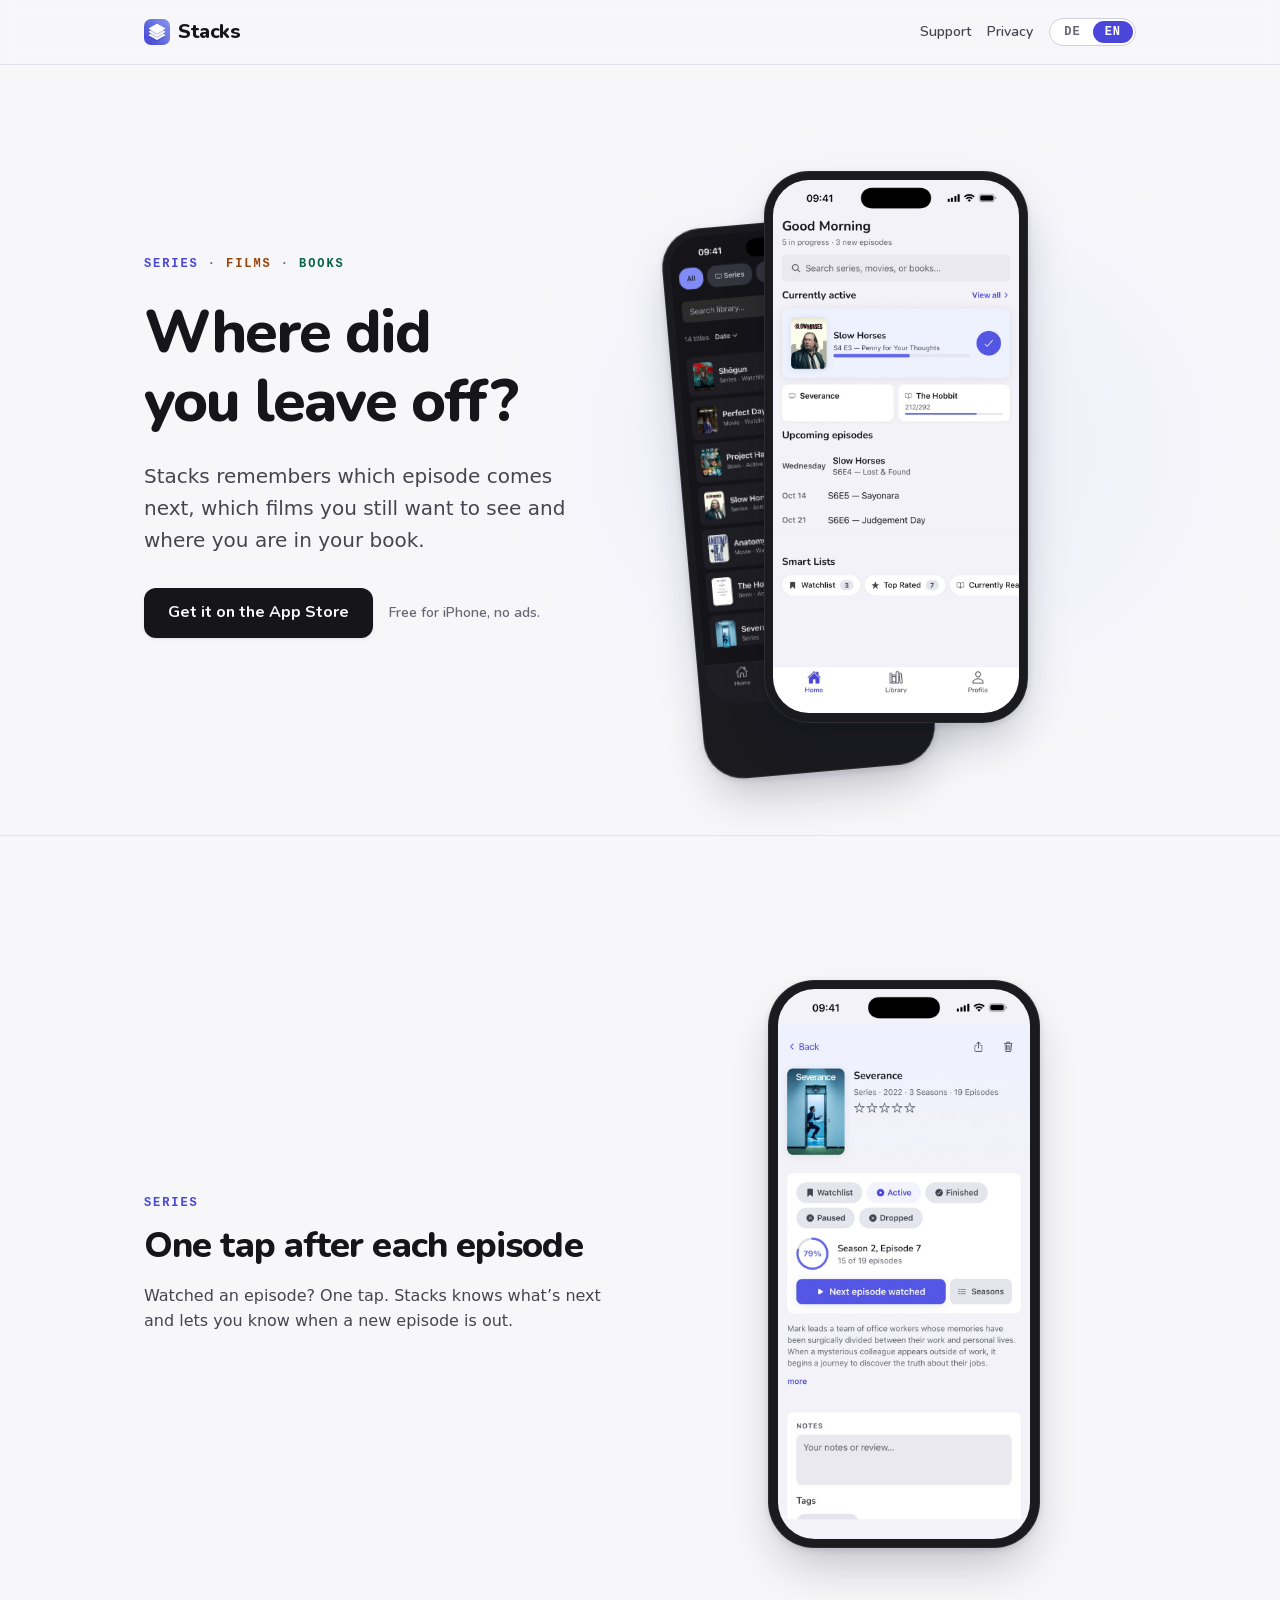
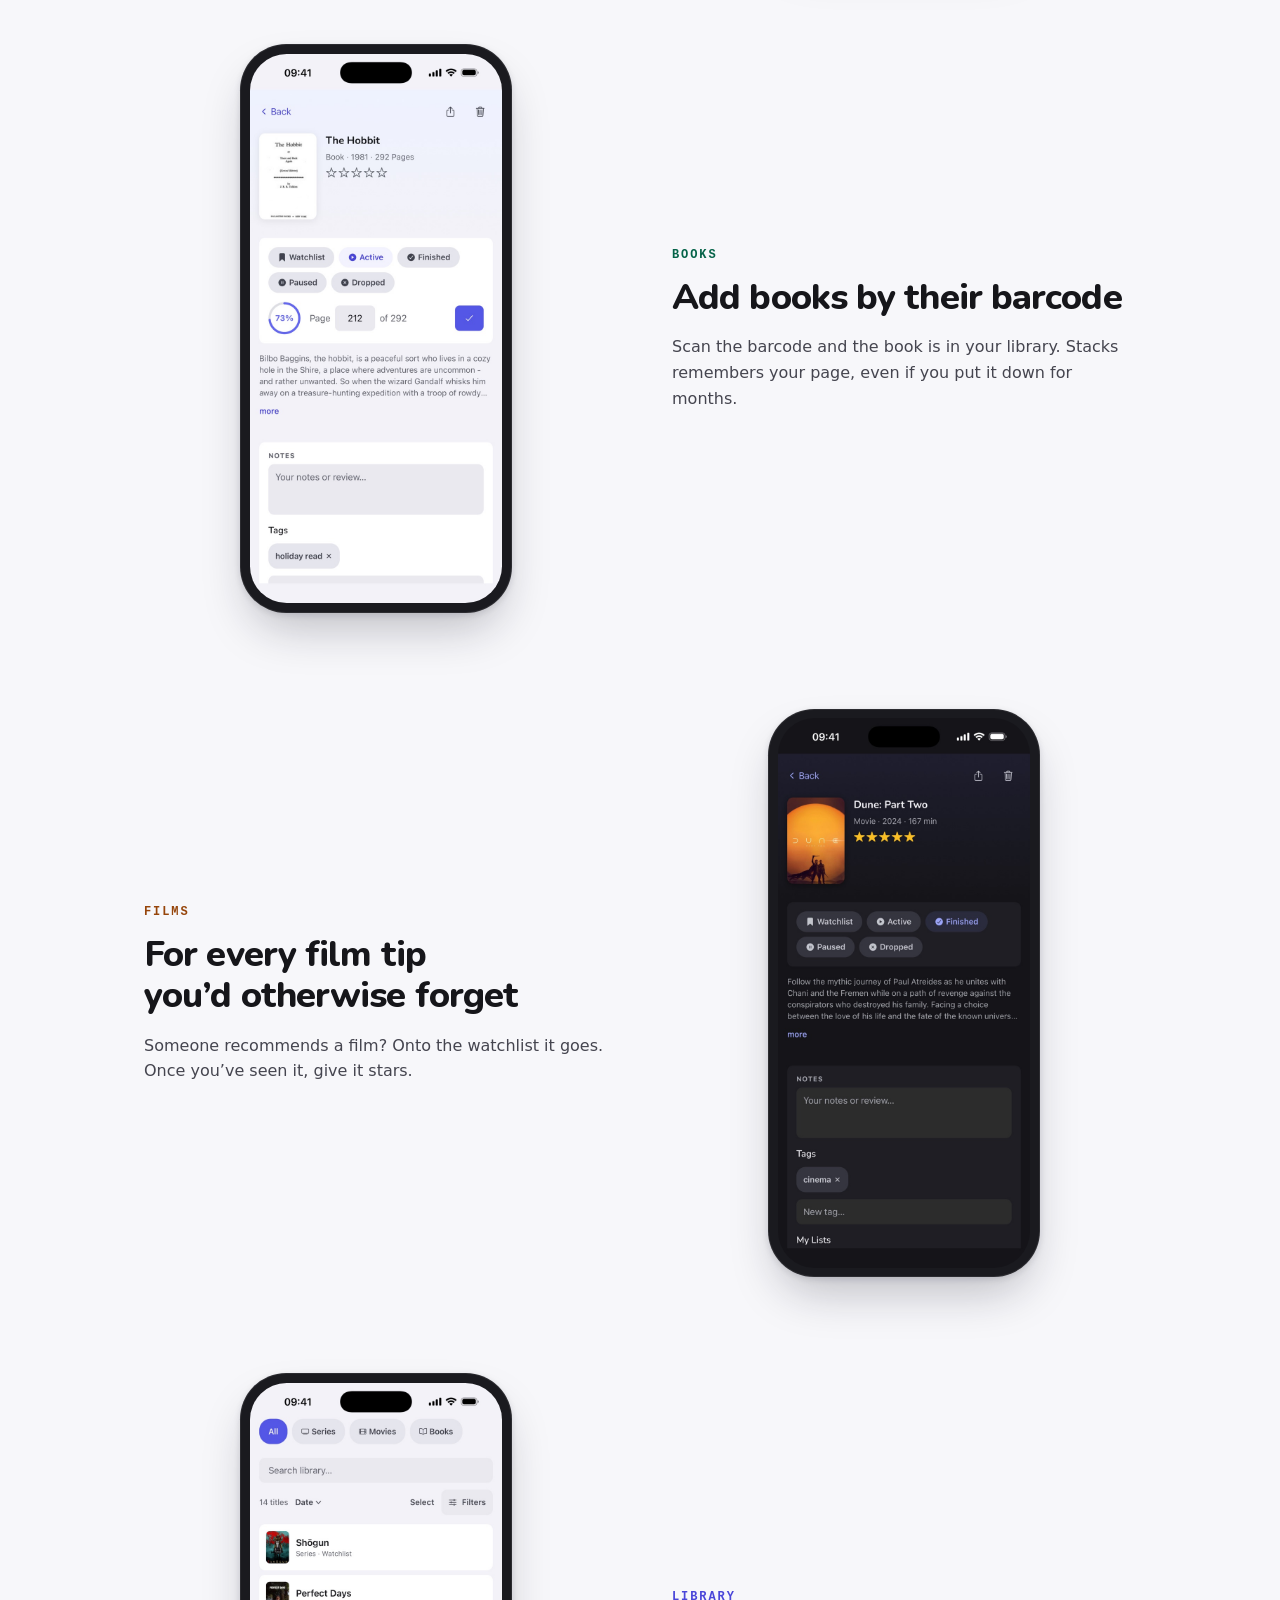
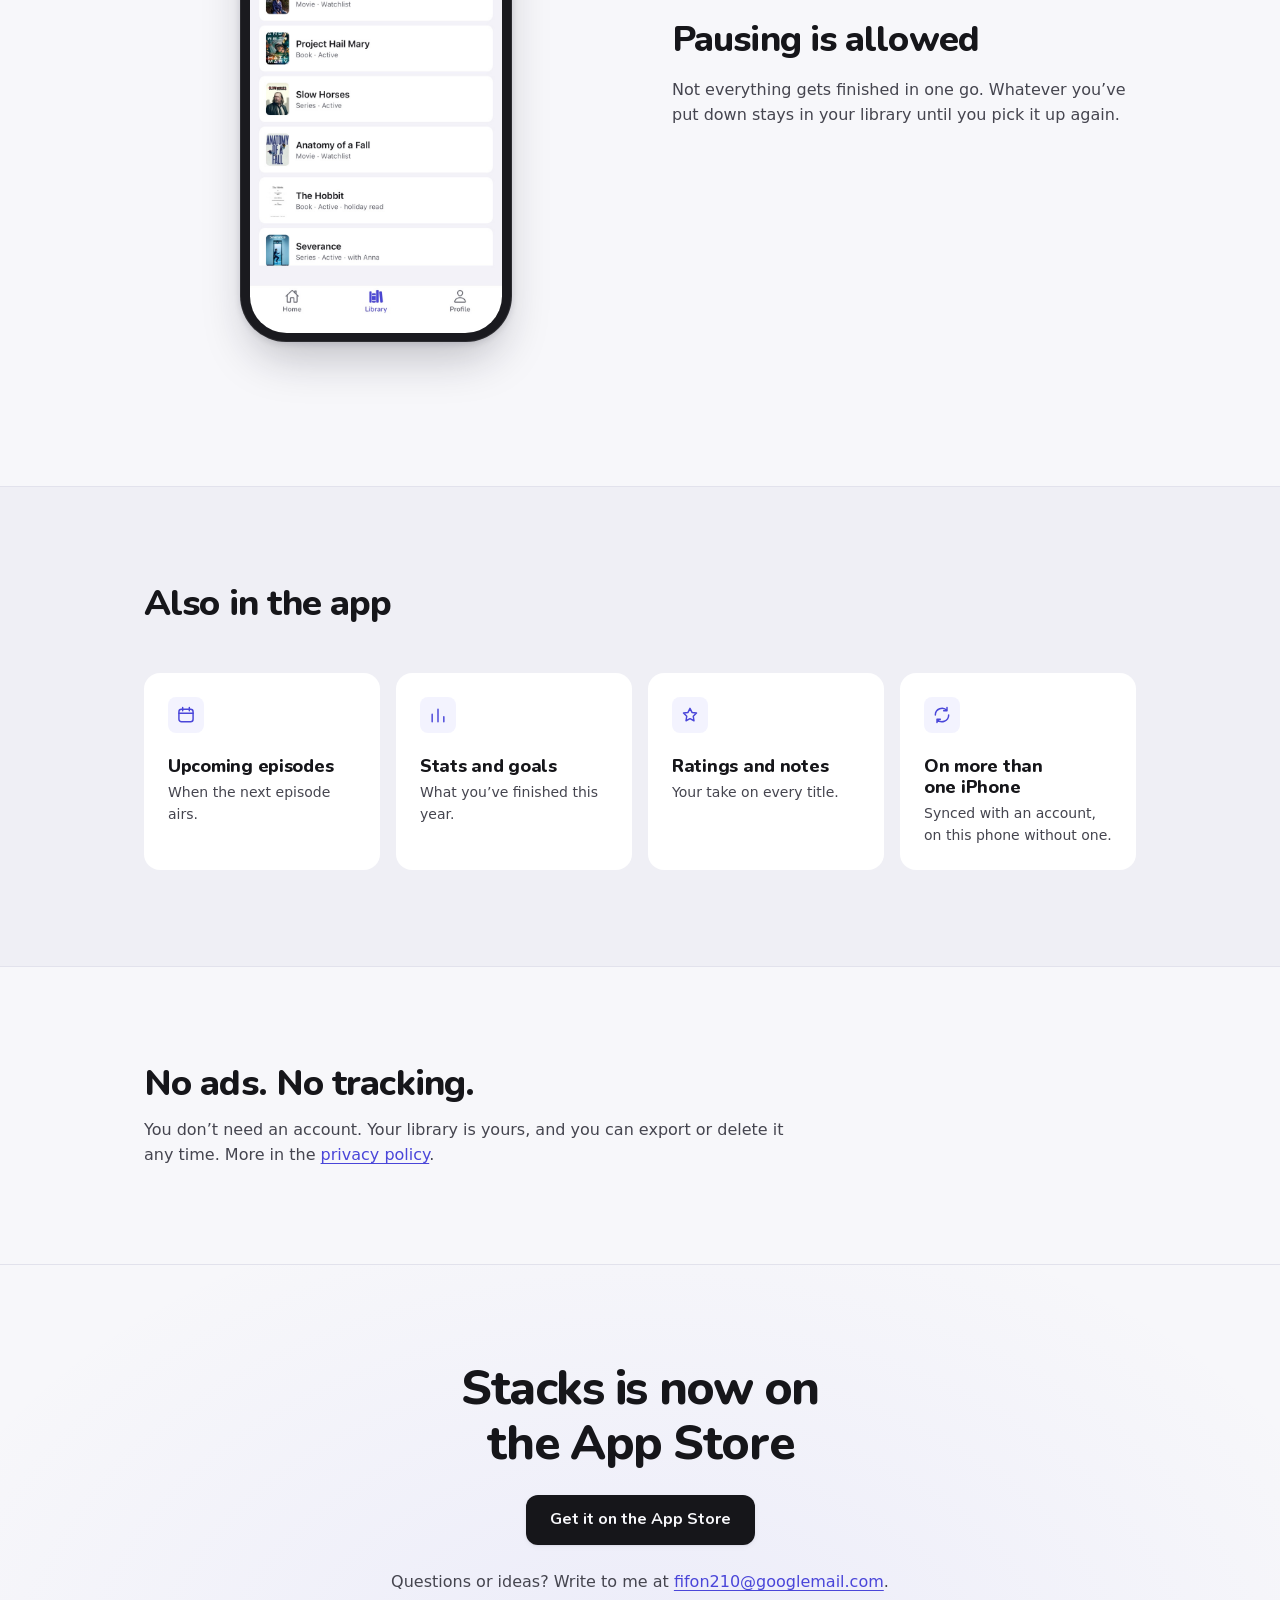
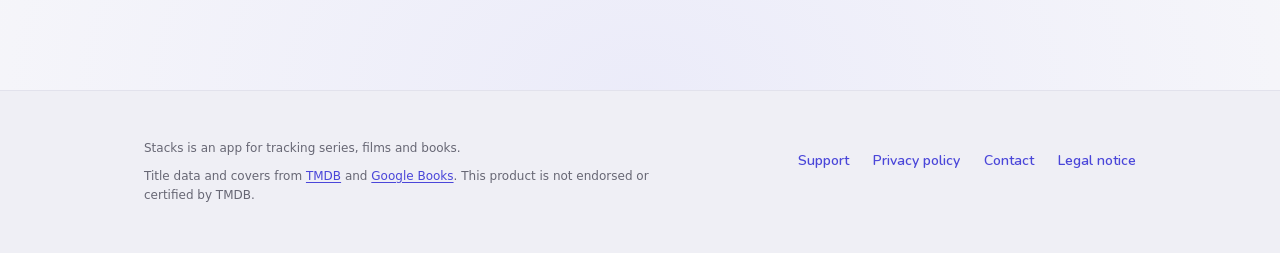
==== index.html @ 435141b3 "site: Refactoring UI, Krug and Laws of UX passes Mirrors stacks docs/site at 06c2fff (stacks PRs #44" ====
<!doctype html>
<html>
<head>
<meta charset="utf-8">
<meta name="viewport" content="width=device-width, initial-scale=1">
<title>Stacks — Serien, Filme und Bücher im Blick</title>
<meta name="description" content="Stacks merkt sich, welche Folge als Nächstes kommt, welche Filme du noch sehen willst und auf welcher Seite du im Buch bist. Kostenlos und ohne Werbung.">
<link rel="icon" href="assets/icon-180.png" type="image/png">
<link rel="apple-touch-icon" href="assets/icon-180.png">
<link rel="preload" href="assets/fonts/nunito-latin.woff2" as="font" type="font/woff2" crossorigin>
<link rel="stylesheet" href="assets/stacks.css">
<script src="assets/site.js"></script>
<script>
  /* Hero-Screenshots nur in der Sprache vorladen, die site.js gerade gesetzt hat — die
     Bilder selbst sind lazy, damit die ausgeblendete Sprache gar nicht lädt (228 KB). */
  ['home', 'library-dark'].forEach(function (name) {
    var link = document.createElement('link');
    link.rel = 'preload'; link.as = 'image';
    link.href = 'assets/shots/' + name + (document.documentElement.lang === 'en' ? '-en' : '') + '.jpg';
    document.head.appendChild(link);
  });
</script>
</head>
<body>

<a class="skip-link" href="#main">
  <span class="l" lang="de">Zum Inhalt springen</span>
  <span class="l" lang="en">Skip to content</span>
</a>

<header class="masthead">
  <div class="shell masthead__inner">
    <a class="wordmark" href="./">
      <img src="assets/icon-180.png" width="26" height="26" alt="">
      Stacks
    </a>
    <nav class="masthead__links">
      <a href="support/"><span class="l" lang="de">Support</span><span class="l" lang="en">Support</span></a>
      <a href="privacy-policy/"><span class="l" lang="de">Datenschutz</span><span class="l" lang="en">Privacy</span></a>
    </nav>
    <div class="langswitch">
      <span class="visually-hidden" id="lang-label">Sprache / Language</span>
      <button type="button" data-set-lang="de" aria-pressed="false" aria-describedby="lang-label">DE</button>
      <button type="button" data-set-lang="en" aria-pressed="false" aria-describedby="lang-label">EN</button>
    </div>
  </div>
</header>

<main id="main">

  <section class="hero">
    <div class="shell hero__inner">
      <div class="hero__copy">
        <p class="eyebrow">
          <span class="l" lang="de"><span class="is-series">Serien</span> · <span class="is-film">Filme</span> · <span class="is-book">Bücher</span></span>
          <span class="l" lang="en"><span class="is-series">Series</span> · <span class="is-film">Films</span> · <span class="is-book">Books</span></span>
        </p>

        <h1>
          <span class="l" lang="de">Wo warst du noch mal stehen geblieben?</span>
          <span class="l" lang="en">Where did you leave off?</span>
        </h1>

        <p class="hero__lede">
          <span class="l" lang="de">Stacks merkt sich, welche Folge als Nächstes kommt, welche Filme du noch sehen willst und wo du im Buch bist.</span>
          <span class="l" lang="en">Stacks remembers which episode comes next, which films you still want to see and where you are in your book.</span>
        </p>

        <div class="cta">
          <a class="badge l" lang="de" href="https://apps.apple.com/de/app/stacks-mediatracker/id6795250381">Im App Store laden</a>
          <a class="badge l" lang="en" href="https://apps.apple.com/us/app/stacks-mediatracker/id6795250381">Get it on the App Store</a>
          <p class="cta__note">
            <span class="l" lang="de">Kostenlos fürs iPhone, ohne Werbung.</span>
            <span class="l" lang="en">Free for iPhone, no ads.</span>
          </p>
        </div>
      </div>

      <!-- lazy + Preload im <head>: siehe dort. -->
      <div class="hero__phones">
        <figure class="phone phone--back">
          <img class="l" lang="de" src="assets/shots/library-dark.jpg" width="718" height="1560" alt="" loading="lazy">
          <img class="l" lang="en" src="assets/shots/library-dark-en.jpg" width="718" height="1560" alt="" loading="lazy">
        </figure>
        <figure class="phone phone--front">
          <img class="l" lang="de" src="assets/shots/home.jpg" width="718" height="1560" loading="lazy"
               alt="Startbildschirm von Stacks: die aktive Serie mit Fortschrittsbalken und Button für die nächste Folge, darunter ein Buch mit Seitenstand und die kommenden Folgen.">
          <img class="l" lang="en" src="assets/shots/home-en.jpg" width="718" height="1560" loading="lazy"
               alt="The Stacks home screen: the active series with a progress bar and a button for the next episode, below it a book with its page count and the upcoming episodes.">
        </figure>
      </div>
    </div>
  </section>

  <section class="band">
    <div class="shell">

      <article class="showcase showcase--series">
        <div class="showcase__text">
          <p class="kicker"><span class="l" lang="de">Serien</span><span class="l" lang="en">Series</span></p>
          <h2>
            <span class="l" lang="de">Ein Tipp nach jeder Folge</span>
            <span class="l" lang="en">One tap after each episode</span>
          </h2>
          <p>
            <span class="l" lang="de">Folge gesehen, kurz tippen, fertig. Stacks weiß, wie es weitergeht, und sagt dir Bescheid, wenn eine neue Folge da ist.</span>
            <span class="l" lang="en">Watched an episode? One tap. Stacks knows what’s next and lets you know when a new episode is out.</span>
          </p>
        </div>
        <figure class="phone">
          <img class="l" lang="de" src="assets/shots/series.jpg" width="718" height="1560" loading="lazy"
               alt="Detailansicht der Serie Severance: Status Aktiv, 79 Prozent gesehen, Staffel 2 Folge 7 als Nächstes.">
          <img class="l" lang="en" src="assets/shots/series-en.jpg" width="718" height="1560" loading="lazy"
               alt="Detail view of the series Severance: status Active, 79 percent watched, season 2 episode 7 up next.">
        </figure>
      </article>

      <article class="showcase showcase--book">
        <div class="showcase__text">
          <p class="kicker"><span class="l" lang="de">Bücher</span><span class="l" lang="en">Books</span></p>
          <h2>
            <span class="l" lang="de">Bücher per Barcode hinzufügen</span>
            <span class="l" lang="en">Add books by their barcode</span>
          </h2>
          <p>
            <span class="l" lang="de">Barcode scannen, und das Buch ist in deiner Sammlung. Stacks merkt sich deine Seite, auch wenn du monatelang nicht weiterliest.</span>
            <span class="l" lang="en">Scan the barcode and the book is in your library. Stacks remembers your page, even if you put it down for months.</span>
          </p>
        </div>
        <figure class="phone">
          <img class="l" lang="de" src="assets/shots/book.jpg" width="718" height="1560" loading="lazy"
               alt="Detailansicht des Buchs Der Hobbit: Seite 212 von 462, 46 Prozent gelesen.">
          <img class="l" lang="en" src="assets/shots/book-en.jpg" width="718" height="1560" loading="lazy"
               alt="Detail view of the book The Hobbit: page 212 of 292, 73 percent read.">
        </figure>
      </article>

      <article class="showcase showcase--film">
        <div class="showcase__text">
          <p class="kicker"><span class="l" lang="de">Filme</span><span class="l" lang="en">Films</span></p>
          <h2>
            <span class="l" lang="de">Für jeden Filmtipp, den du sonst vergisst</span>
            <span class="l" lang="en">For every film tip you’d otherwise forget</span>
          </h2>
          <p>
            <span class="l" lang="de">Jemand empfiehlt dir einen Film? Ab auf die Merkliste. Wenn du ihn gesehen hast, gibst du ihm Sterne.</span>
            <span class="l" lang="en">Someone recommends a film? Onto the watchlist it goes. Once you’ve seen it, give it stars.</span>
          </p>
        </div>
        <figure class="phone">
          <img class="l" lang="de" src="assets/shots/movie-dark.jpg" width="718" height="1560" loading="lazy"
               alt="Detailansicht des Films Dune: Part Two im Dark Mode, mit fünf Sternen bewertet und als Fertig markiert.">
          <img class="l" lang="en" src="assets/shots/movie-dark-en.jpg" width="718" height="1560" loading="lazy"
               alt="Detail view of the film Dune: Part Two in dark mode, rated five stars and marked as finished.">
        </figure>
      </article>

      <article class="showcase">
        <div class="showcase__text">
          <p class="kicker"><span class="l" lang="de">Sammlung</span><span class="l" lang="en">Library</span></p>
          <h2>
            <span class="l" lang="de">Pausieren ist erlaubt</span>
            <span class="l" lang="en">Pausing is allowed</span>
          </h2>
          <p>
            <span class="l" lang="de">Nicht alles schaut man am Stück. Was gerade ruht, bleibt in deiner Sammlung und wartet, bis du weitermachst.</span>
            <span class="l" lang="en">Not everything gets finished in one go. Whatever you’ve put down stays in your library until you pick it up again.</span>
          </p>
        </div>
        <figure class="phone">
          <img class="l" lang="de" src="assets/shots/library.jpg" width="718" height="1560" loading="lazy"
               alt="Die Sammlung mit 14 Titeln, filterbar nach Serien, Filmen und Büchern, jeder Eintrag mit Cover, Typ und Status.">
          <img class="l" lang="en" src="assets/shots/library-en.jpg" width="718" height="1560" loading="lazy"
               alt="The library with 14 titles, filterable by series, films and books, each entry with cover, type and status.">
        </figure>
      </article>

    </div>
  </section>

  <section class="band band--sunken">
    <div class="shell">
      <div class="band__head">
        <h2>
          <span class="l" lang="de">Außerdem in der App</span>
          <span class="l" lang="en">Also in the app</span>
        </h2>
      </div>

      <ul class="tiles">
        <li class="tile">
          <svg viewBox="0 0 24 24" aria-hidden="true"><rect x="3.5" y="5" width="17" height="15" rx="3"/><path d="M3.5 10h17M8 3v4M16 3v4"/></svg>
          <h3><span class="l" lang="de">Kommende Folgen</span><span class="l" lang="en">Upcoming episodes</span></h3>
          <p><span class="l" lang="de">Wann die nächste Folge kommt.</span><span class="l" lang="en">When the next episode airs.</span></p>
        </li>
        <li class="tile">
          <svg viewBox="0 0 24 24" aria-hidden="true"><path d="M5 20V11M12 20V5M19 20v-6"/></svg>
          <h3><span class="l" lang="de">Statistiken und Ziele</span><span class="l" lang="en">Stats and goals</span></h3>
          <p><span class="l" lang="de">Was du dieses Jahr geschafft hast.</span><span class="l" lang="en">What you’ve finished this year.</span></p>
        </li>
        <li class="tile">
          <svg viewBox="0 0 24 24" aria-hidden="true"><path d="M12 4l2.4 4.9 5.4.8-3.9 3.8.9 5.4L12 16.4l-4.8 2.5.9-5.4-3.9-3.8 5.4-.8z"/></svg>
          <h3><span class="l" lang="de">Bewertungen und Notizen</span><span class="l" lang="en">Ratings and notes</span></h3>
          <p><span class="l" lang="de">Deine Meinung zu jedem Titel.</span><span class="l" lang="en">Your take on every title.</span></p>
        </li>
        <li class="tile">
          <svg viewBox="0 0 24 24" aria-hidden="true"><path d="M20 12a8 8 0 0 1-14 5.3M4 12a8 8 0 0 1 14-5.3M18 3v4h-4M6 21v-4h4"/></svg>
          <h3><span class="l" lang="de">Auf mehreren iPhones</span><span class="l" lang="en">On more than one iPhone</span></h3>
          <p><span class="l" lang="de">Mit Konto überall gleich, ohne Konto nur auf diesem.</span><span class="l" lang="en">Synced with an account, on this phone without one.</span></p>
        </li>
      </ul>
    </div>
  </section>

  <section class="band">
    <div class="shell trust">
      <h2>
        <span class="l" lang="de">Ohne Werbung. Ohne Tracking.</span>
        <span class="l" lang="en">No ads. No tracking.</span>
      </h2>
      <p>
        <span class="l" lang="de">Ein Konto brauchst du nicht. Deine Sammlung gehört dir, und du kannst sie jederzeit exportieren oder löschen. Mehr dazu in der <a href="privacy-policy/">Datenschutzerklärung</a>.</span>
        <span class="l" lang="en">You don’t need an account. Your library is yours, and you can export or delete it any time. More in the <a href="privacy-policy/">privacy policy</a>.</span>
      </p>
    </div>
  </section>

  <section class="closer">
    <div class="shell closer__inner">
      <h2>
        <span class="l" lang="de">Stacks gibt es jetzt im App Store</span>
        <span class="l" lang="en">Stacks is now on the App Store</span>
      </h2>
      <a class="badge l" lang="de" href="https://apps.apple.com/de/app/stacks-mediatracker/id6795250381">Im App Store laden</a>
      <a class="badge l" lang="en" href="https://apps.apple.com/us/app/stacks-mediatracker/id6795250381">Get it on the App Store</a>
      <p class="closer__note">
        <span class="l" lang="de">Fragen oder Wünsche? Schreib mir an <a href="mailto:fifon210@googlemail.com">fifon210@googlemail.com</a>.</span>
        <span class="l" lang="en">Questions or ideas? Write to me at <a href="mailto:fifon210@googlemail.com">fifon210@googlemail.com</a>.</span>
      </p>
    </div>
  </section>

</main>

<footer class="colophon">
  <div class="shell colophon__inner">
    <div>
      <small>
        <span class="l" lang="de">Stacks ist eine App zum Verfolgen von Serien, Filmen und Büchern.</span>
        <span class="l" lang="en">Stacks is an app for tracking series, films and books.</span>
      </small>
      <small>
        <span class="l" lang="de">Titeldaten und Cover von <a href="https://www.themoviedb.org">TMDB</a> und <a href="https://books.google.com">Google Books</a>. Dieses Produkt wird von TMDB weder unterstützt noch zertifiziert.</span>
        <span class="l" lang="en">Title data and covers from <a href="https://www.themoviedb.org">TMDB</a> and <a href="https://books.google.com">Google Books</a>. This product is not endorsed or certified by TMDB.</span>
      </small>
    </div>
    <nav>
      <a href="support/"><span class="l" lang="de">Support</span><span class="l" lang="en">Support</span></a>
      <a href="privacy-policy/"><span class="l" lang="de">Datenschutz</span><span class="l" lang="en">Privacy policy</span></a>
      <a href="mailto:fifon210@googlemail.com"><span class="l" lang="de">Kontakt</span><span class="l" lang="en">Contact</span></a>
      <a href="privacy-policy/#impressum"><span class="l" lang="de">Impressum</span><span class="l" lang="en">Legal notice</span></a>
    </nav>
  </div>
</footer>

</body>
</html>
---- assets/stacks.css ----
/* Stacks — gemeinsames Stylesheet für Landing Page, Support und Datenschutz.
   Farben und Abstände folgen den App-Tokens aus src/theme/. Schriftgrößen nur aus
   12 14 16 18 20 24 30 36 48 60 px, Abstände nur aus 4 8 12 16 24 32 48 64 96 px
   (Refactoring UI) — Zwischenwerte nur als Endpunkte von clamp(). */

/* Selbst gehostet statt von Google Fonts geladen: ein Abruf bei Google überträgt
   die IP-Adresse ohne Einwilligung (LG München I, 3 O 17493/20). Eine variable
   Datei deckt 600–800 ab. */
@font-face {
  font-family: "Nunito";
  font-style: normal;
  font-weight: 600 800;
  font-display: swap;
  src: url("fonts/nunito-latin.woff2") format("woff2");
}

:root {
  color-scheme: light dark;

  /* Flächen */
  --paper: #F7F7FA;
  --paper-raised: #FFFFFF;
  --paper-sunken: #EFEFF5;
  --rule: #E2E2EC;
  --rule-strong: #CFCFDD;

  /* Text */
  --ink: #16161A;
  --ink-soft: #45454F;
  /* #6E6E7B hatte auf --paper-sunken nur 4,39:1 (Fußzeile, 12px) — jetzt 4,86:1. */
  --ink-faint: #676774;

  /* Akzent */
  --indigo: #6366F1;
  --indigo-deep: #4A46D9;
  --indigo-wash: rgba(99, 102, 241, 0.08);
  --on-indigo: #FFFFFF;
  --visited: #7E3AA8;

  /* Medientypen — Grafik */
  --series: #5457E5;
  --film: #B45309;
  --book: #067A55;
  /* Medientypen — Text (kontraststark genug für kleine Schrift) */
  --series-ink: #4A46D9;
  --film-ink: #96450A;
  --book-ink: #056348;

  --shadow-low: 0 1px 2px rgba(22, 22, 40, 0.06), 0 2px 6px rgba(22, 22, 40, 0.04);
  --shadow-mid: 0 2px 4px rgba(22, 22, 40, 0.06), 0 10px 24px rgba(22, 22, 40, 0.08);

  --display: "Nunito", ui-rounded, "Segoe UI", system-ui, sans-serif;
  --body: -apple-system, BlinkMacSystemFont, "Segoe UI", Roboto, system-ui, sans-serif;
  --mono: ui-monospace, SFMono-Regular, "SF Mono", Menlo, Consolas, monospace;

  --measure: 34rem;
  --wide: 68rem;
  --gutter: clamp(1.25rem, 5vw, 3rem);
}

@media (prefers-color-scheme: dark) {
  :root {
    --paper: #131317;
    --paper-raised: #1C1C22;
    --paper-sunken: #0E0E11;
    --rule: #2E2E38;
    --rule-strong: #3E3E4A;

    --ink: #F0F0F4;
    --ink-soft: #BEBEC9;
    --ink-faint: #8E8E9C;

    --indigo: #818CF8;
    --indigo-deep: #9BA5FA;
    --indigo-wash: rgba(129, 140, 248, 0.12);
    --on-indigo: #16161A;
    --visited: #D3A6F5;

    --series: #818CF8;
    --film: #FBBF24;
    --book: #34D399;
    --series-ink: #9BA5FA;
    --film-ink: #FBBF24;
    --book-ink: #34D399;

    --shadow-low: 0 1px 2px rgba(0, 0, 0, 0.4);
    --shadow-mid: 0 2px 4px rgba(0, 0, 0, 0.35), 0 10px 24px rgba(0, 0, 0, 0.45);
  }
}

*, *::before, *::after { box-sizing: border-box; }

html { -webkit-text-size-adjust: 100%; }

body {
  margin: 0;
  background: var(--paper);
  color: var(--ink);
  font-family: var(--body);
  font-size: 1rem;
  line-height: 1.6;
  -webkit-font-smoothing: antialiased;
}

h1, h2, h3, h4 {
  font-family: var(--display);
  font-weight: 800;
  line-height: 1.15;
  letter-spacing: -0.015em;
  margin: 0;
  text-wrap: balance;
}

a { color: var(--indigo-deep); text-decoration-thickness: 1px; text-underline-offset: 0.18em; }
a:hover { color: var(--indigo); }

:focus-visible {
  outline: 2px solid var(--indigo);
  outline-offset: 3px;
  border-radius: 4px;
}

.visually-hidden {
  position: absolute; width: 1px; height: 1px;
  margin: -1px; padding: 0; border: 0;
  clip-path: inset(50%); overflow: hidden; white-space: nowrap;
}

.skip-link {
  position: absolute; left: var(--gutter); top: 0.5rem;
  transform: translateY(-200%);
  background: var(--paper-raised); color: var(--ink);
  padding: 0.5rem 0.75rem; border-radius: 8px;
  box-shadow: var(--shadow-mid); z-index: 20;
  font-family: var(--display); font-weight: 700; font-size: 0.875rem;
  text-decoration: none;
}
.skip-link:focus-visible { transform: translateY(0); }

.shell {
  width: min(var(--wide), 100%);
  margin-inline: auto;
  padding-inline: var(--gutter);
}
.shell--prose { width: min(46rem, 100%); }

/* ── Kopfzeile ─────────────────────────────────────────── */

.masthead {
  position: sticky; top: 0; z-index: 10;
  background: color-mix(in srgb, var(--paper) 88%, transparent);
  backdrop-filter: saturate(1.4) blur(10px);
  border-bottom: 1px solid var(--rule);
}
.masthead__inner {
  display: flex; align-items: center; gap: 1rem;
  min-height: 4rem;
  flex-wrap: wrap;
}
/* Fitts: Tippziele mindestens 44 px hoch (vorher 19–32 px). Nur die Höhe wächst —
   in der Breite ist die Kopfzeile bei 390px schon voll. */
.wordmark, .masthead__links a, .colophon nav a, .jump a, .contact .mail {
  display: inline-flex; align-items: center; min-height: 2.75rem;
}
.wordmark {
  gap: 0.5rem;
  font-family: var(--display); font-weight: 800; font-size: 1.25rem;
  letter-spacing: -0.02em; color: var(--ink); text-decoration: none;
  margin-right: auto;
}
.wordmark img { display: block; border-radius: 7px; }

.masthead__links { display: flex; align-items: center; gap: 1rem; }
.masthead__links a {
  font-family: var(--display); font-weight: 600; font-size: 0.875rem;
  color: var(--ink-soft); text-decoration: none;
}
.masthead__links a:hover { color: var(--ink); }
/* Krug: "you are here" darf nicht subtil sein — Farbe allein unterscheidet sich zu wenig vom Nachbarlink. */
.masthead__links a[aria-current="page"] {
  color: var(--ink);
  text-decoration: underline 2px var(--indigo);
  text-underline-offset: 0.45em;
}
/* Auf 390px-Displays passt die Zeile nur mit engeren Abständen — sonst rutscht der Sprachumschalter in eine eigene Zeile. */
@media (max-width: 26rem) {
  .masthead__inner, .masthead__links { gap: 0.75rem; }
}

/* Sprachumschalter */
.langswitch {
  display: inline-flex; align-items: center;
  border: 1px solid var(--rule-strong); border-radius: 999px;
  padding: 2px; background: var(--paper-raised);
}
.langswitch button {
  position: relative;
  appearance: none; border: 0; background: transparent; cursor: pointer;
  font-family: var(--mono); font-size: 0.75rem; font-weight: 600;
  letter-spacing: 0.08em; text-transform: uppercase;
  color: var(--ink-faint); padding: 0.25rem 0.75rem; border-radius: 999px;
  transition: background 140ms ease, color 140ms ease;
}
.langswitch button:hover { color: var(--ink); }
/* Unsichtbar vergrößerte Trefferfläche auf 44px Höhe, ohne die Pille aufzublähen. */
.langswitch button::after { content: ""; position: absolute; inset: -0.6875rem 0; }
/* --indigo-deep: Weiß auf --indigo kam nur auf 4,47:1. */
.langswitch button[aria-pressed="true"] { background: var(--indigo-deep); color: var(--on-indigo); }
/* Ohne JavaScript sagt "beide gedrückt" nichts aus — dann lieber neutral. */
html:not([data-lang]) .langswitch { display: none; }

/* Sprachsteuerung. Jede uebersetzte Einheit traegt .l und ein lang-Attribut.
   Ohne JavaScript fehlt data-lang und beide Fassungen stehen untereinander. */
.l { display: block; }
html[data-lang="de"] .l[lang="en"] { display: none; }
html[data-lang="en"] .l[lang="de"] { display: none; }

/* Ausnahme fuer die Screenshots: ohne data-lang stehen zwei Bilder
   uebereinander im selben Telefonrahmen, der dadurch doppelt so hoch wird
   (gemessen 569 -> 1120 px). Beim Text ist das Untereinander gewollt, im
   Rahmen sieht es kaputt aus — dort bleibt ohne JavaScript die deutsche
   Fassung stehen. */
html:not([data-lang]) .phone img[lang="en"] { display: none; }

/* ── Hero ──────────────────────────────────────────────── */

.hero { padding-block: clamp(2rem, 7vw, 6rem) clamp(3rem, 8vw, 6rem); overflow: hidden; }
.hero__inner {
  display: grid; gap: clamp(2rem, 6vw, 4rem);
  grid-template-columns: 1fr;
  align-items: center;
}
@media (min-width: 62rem) {
  .hero__inner { grid-template-columns: minmax(0, 1fr) minmax(0, 30rem); }
}

.eyebrow {
  font-family: var(--mono); font-size: 0.75rem; font-weight: 600;
  letter-spacing: 0.16em; text-transform: uppercase;
  color: var(--ink-faint);
  margin: 0 0 1.5rem;
}
.eyebrow .is-series { color: var(--series-ink); }
.eyebrow .is-film { color: var(--film-ink); }
.eyebrow .is-book { color: var(--book-ink); }
.eyebrow .l { display: inline; }

.hero h1 {
  font-size: clamp(2.25rem, 6.5vw, 3.75rem);
  letter-spacing: -0.03em;
  margin-bottom: 1.5rem;
}
.hero__lede {
  font-size: clamp(1.125rem, 2.2vw, 1.25rem);
  color: var(--ink-soft);
  max-width: var(--measure);
  margin: 0 0 2rem;
}

.cta { display: flex; align-items: center; gap: 1rem; flex-wrap: wrap; }
.badge {
  display: inline-flex; align-items: center; gap: 0.5rem;
  background: var(--ink); color: var(--paper);
  font-family: var(--display); font-weight: 700; font-size: 1rem;
  padding: 0.75rem 1.5rem; border-radius: 12px;
  box-shadow: var(--shadow-low);
}
/* a:hover would otherwise recolour the pill in the link indigo. */
a.badge, a.badge:hover { color: var(--paper); text-decoration: none; }
.badge.l { display: inline-flex; }
/* Ohne JavaScript nur der deutsche Link, wie bei den Screenshots. */
html:not([data-lang]) .badge[lang="en"] { display: none; }
a.badge:hover { opacity: 0.88; }
.cta__note {
  font-family: var(--display); font-weight: 600; font-size: 0.875rem;
  color: var(--ink-faint); margin: 0;
}

/* ── Abschnitte ────────────────────────────────────────── */

.band { padding-block: clamp(3rem, 8vw, 6rem); border-top: 1px solid var(--rule); }
.band--sunken { background: var(--paper-sunken); }

.band__head { max-width: var(--measure); margin-bottom: clamp(2rem, 4vw, 3rem); }
.band__head h2 {
  font-size: clamp(1.5rem, 4vw, 2.25rem);
  letter-spacing: -0.025em;
  margin-bottom: 0.75rem;
}
.band__head p { color: var(--ink-soft); margin: 0; }

/* ── Telefone ──────────────────────────────────────────── */

/* Die Screenshots bringen Statusleiste und Dynamic Island selbst mit; der
   Rahmen ist nur das Gehäuse. Die Bilder sind 718 × 1560 (iPhone 17 Pro Max, verkleinert). */
.phone {
  --w: 17rem;
  width: var(--w);
  max-width: 100%;
  margin: 0;
  padding: calc(var(--w) * 0.035);
  border-radius: calc(var(--w) * 0.17);
  background: #1A1A1F;
  box-shadow:
    inset 0 0 0 1px rgba(255, 255, 255, 0.08),
    0 2px 6px rgba(22, 22, 40, 0.12),
    0 24px 48px -12px rgba(22, 22, 40, 0.28);
}
.phone img {
  display: block; width: 100%; height: auto;
  border-radius: calc(var(--w) * 0.135);
}
@media (prefers-color-scheme: dark) {
  .phone {
    background: #2A2A31;
    box-shadow: inset 0 0 0 1px rgba(255, 255, 255, 0.1), 0 24px 48px -12px rgba(0, 0, 0, 0.7);
  }
}

.hero__phones {
  position: relative;
  isolation: isolate;
  display: grid;
  justify-items: center;
  padding-block: 1rem;
}
/* Ein ruhiger Indigo-Schimmer hinter den Geräten; der Abschluss greift ihn als Verlauf wieder auf. */
.hero__phones::before {
  content: ""; position: absolute; inset: 10% -10%;
  background: radial-gradient(closest-side, var(--indigo-wash), transparent);
  transform: scale(1.4);
  z-index: -1;
}
.hero__phones .phone { grid-area: 1 / 1; }
/* Das hintere Gerät hat ein transform und damit eine eigene Ebene; ohne Animation
   (prefers-reduced-motion) lag es sonst über dem vorderen. */
.phone--front { position: relative; z-index: 1; }
.phone--front { --w: 16.5rem; }
.phone--back { --w: 14.5rem; transform: translate(-42%, 9%) rotate(-5deg); opacity: 0.96; }
@media (max-width: 40rem) {
  .phone--front { --w: 14rem; }
  .phone--back { --w: 12rem; transform: translate(-38%, 8%) rotate(-5deg); }
}

/* ── Showcase: Text neben einem Screen, abwechselnd links und rechts ── */

.showcase {
  display: grid; gap: clamp(2rem, 5vw, 4rem);
  align-items: center; justify-items: center;
  padding-block: clamp(2rem, 5vw, 3rem);
}
.showcase__text { max-width: 30rem; justify-self: start; }
.showcase h2 {
  font-size: clamp(1.5rem, 4vw, 2.25rem);
  letter-spacing: -0.025em;
  margin-bottom: 1rem;
}
.showcase p:not(.kicker) { color: var(--ink-soft); margin: 0; }
@media (min-width: 52rem) {
  .showcase { grid-template-columns: minmax(0, 1fr) minmax(0, 1fr); }
  .showcase__text { justify-self: end; }
  .showcase:nth-child(even) .showcase__text { order: 2; justify-self: start; }
}

.kicker {
  font-family: var(--mono); font-size: 0.75rem; font-weight: 600;
  letter-spacing: 0.16em; text-transform: uppercase;
  color: var(--kicker, var(--indigo-deep));
  margin: 0 0 0.75rem;
}
.showcase--series { --kicker: var(--series-ink); }
.showcase--film   { --kicker: var(--film-ink); }
.showcase--book   { --kicker: var(--book-ink); }

/* ── Kacheln ─────────────────────────────────────────── */

.tiles {
  list-style: none; margin: 0; padding: 0;
  display: grid; gap: 1rem;
  grid-template-columns: 1fr;
}
@media (min-width: 34rem) { .tiles { grid-template-columns: repeat(2, 1fr); } }
@media (min-width: 60rem) { .tiles { grid-template-columns: repeat(4, 1fr); } }
/* Kein Rahmen: --paper-raised hebt sich schon vom --paper-sunken des Bands ab. */
.tile {
  background: var(--paper-raised);
  border-radius: 16px;
  padding: 1.5rem;
}
.tile svg {
  width: 2.25rem; height: 2.25rem; padding: 0.5rem;
  border-radius: 8px; background: var(--indigo-wash);
  fill: none; stroke: var(--indigo-deep); stroke-width: 1.75;
  stroke-linecap: round; stroke-linejoin: round;
  margin-bottom: 1rem;
}
.tile h3 { font-size: 1.125rem; margin-bottom: 0.25rem; }
.tile p { margin: 0; color: var(--ink-soft); font-size: 0.875rem; }

/* ── Abschluss ─────────────────────────────────────────── */

.closer {
  border-top: 1px solid var(--rule);
  padding-block: clamp(3rem, 9vw, 6rem);
  background: radial-gradient(60% 120% at 50% 100%, var(--indigo-wash), transparent);
}
.closer__inner { display: grid; justify-items: center; gap: 1.5rem; text-align: center; }
.closer h2 { font-size: clamp(1.875rem, 4.5vw, 3rem); letter-spacing: -0.03em; max-width: 22ch; }
.closer__note { margin: 0; color: var(--ink-soft); }

@media (prefers-reduced-motion: no-preference) {
  /* Doherty: das Hauptbild steht nach ~0,5 s statt ~0,8 s. */
  .hero__phones .phone { animation: rise 400ms cubic-bezier(0.2, 0.7, 0.3, 1) both; }
  .hero__phones .phone--front { animation-delay: 80ms; }
  @keyframes rise { from { opacity: 0; translate: 0 24px; } to { opacity: 1; translate: 0 0; } }
}

/* Vertrauensblock */
.trust > * { max-width: 40rem; }
.trust h2 { font-size: clamp(1.5rem, 4vw, 2.25rem); letter-spacing: -0.025em; margin-bottom: 0.75rem; }
.trust p { color: var(--ink-soft); margin: 0; }

/* ── Fließtext (Support, Datenschutz) ──────────────────── */

.page-head { padding-block: clamp(2rem, 7vw, 4rem) 1.5rem; }
.page-head h1 { font-size: clamp(1.875rem, 5vw, 3rem); letter-spacing: -0.03em; }
.page-head p { color: var(--ink-faint); margin: 0.75rem 0 0; font-size: 0.875rem; }

.prose { padding-bottom: clamp(3rem, 8vw, 6rem); }
.prose h2 {
  font-size: 1.5rem; margin: 3rem 0 0.75rem;
  padding-top: 1.5rem; border-top: 1px solid var(--rule);
}
.prose h2:first-of-type { border-top: 0; padding-top: 0; margin-top: 1.5rem; }
.prose h3 { font-size: 1.125rem; margin: 2rem 0 0.5rem; }
.prose p, .prose li { color: var(--ink-soft); }
.prose p { margin: 0 0 1rem; }
.prose ul { padding-left: 1.5rem; margin: 0 0 1rem; }
.prose li { margin-bottom: 0.5rem; }
.prose strong { color: var(--ink); font-weight: 600; }
/* Besuchte Links anders färben: zeigt auf Support/Datenschutz, welche Antwort man schon gelesen hat. */
.prose a:visited { color: var(--visited); }

.jump {
  background: var(--paper-raised); border: 1px solid var(--rule);
  border-radius: 16px; padding: 1.5rem; margin-bottom: 3rem;
}
.jump h2 {
  font-size: 0.75rem !important; font-family: var(--mono); font-weight: 600;
  letter-spacing: 0.14em; text-transform: uppercase; color: var(--ink-faint);
  margin: 0 0 0.75rem !important; padding-top: 0 !important; border-top: 0 !important;
}
.jump ul { list-style: none; margin: 0; padding: 0; display: grid; }
.jump li { margin: 0; }
.jump a { font-family: var(--display); font-weight: 600; font-size: 0.875rem; text-decoration: none; }
.jump a:hover { text-decoration: underline; }

.callout {
  background: var(--indigo-wash);
  border-left: 3px solid var(--indigo);
  border-radius: 0 8px 8px 0;
  padding: 1rem 1.5rem; margin: 0 0 2rem;
}
.callout p { margin: 0; font-size: 0.875rem; }
.linkish {
  appearance: none; background: none; border: 0; padding: 0;
  font: inherit; color: var(--indigo-deep); cursor: pointer;
  text-decoration: underline; text-underline-offset: 0.18em;
}
.linkish:hover { color: var(--indigo); }

.contact {
  background: var(--paper-raised); border: 1px solid var(--rule);
  border-radius: 16px; padding: 1.5rem; margin-bottom: 3rem;
}
.contact h2 { margin: 0 0 0.5rem !important; padding-top: 0 !important; border-top: 0 !important; font-size: 1.25rem !important; }
.contact .mail {
  font-family: var(--display); font-weight: 700; font-size: 1.125rem;
  margin-bottom: 0.75rem;
}
.contact p:last-child { margin-bottom: 0; }
.contact .l { display: inline; }

/* ── Fußzeile ──────────────────────────────────────────── */

.colophon {
  border-top: 1px solid var(--rule);
  padding-block: 3rem;
  background: var(--paper-sunken);
}
.colophon__inner {
  display: flex; flex-wrap: wrap; gap: 1.5rem 3rem;
  align-items: flex-start; justify-content: space-between;
}
.colophon nav { display: flex; flex-wrap: wrap; gap: 1.5rem; }
.colophon nav a { font-family: var(--display); font-weight: 600; font-size: 0.875rem; text-decoration: none; }
.colophon nav a:hover { text-decoration: underline; }
/* Links im Kleintext bleiben in dessen Größe, sonst springen sie aus der Zeile. */
.colophon small a { font: inherit; }
.colophon small {
  display: block; color: var(--ink-faint); font-size: 0.75rem; line-height: 1.6;
  max-width: 32rem;
}
.colophon small + small { margin-top: 0.5rem; }
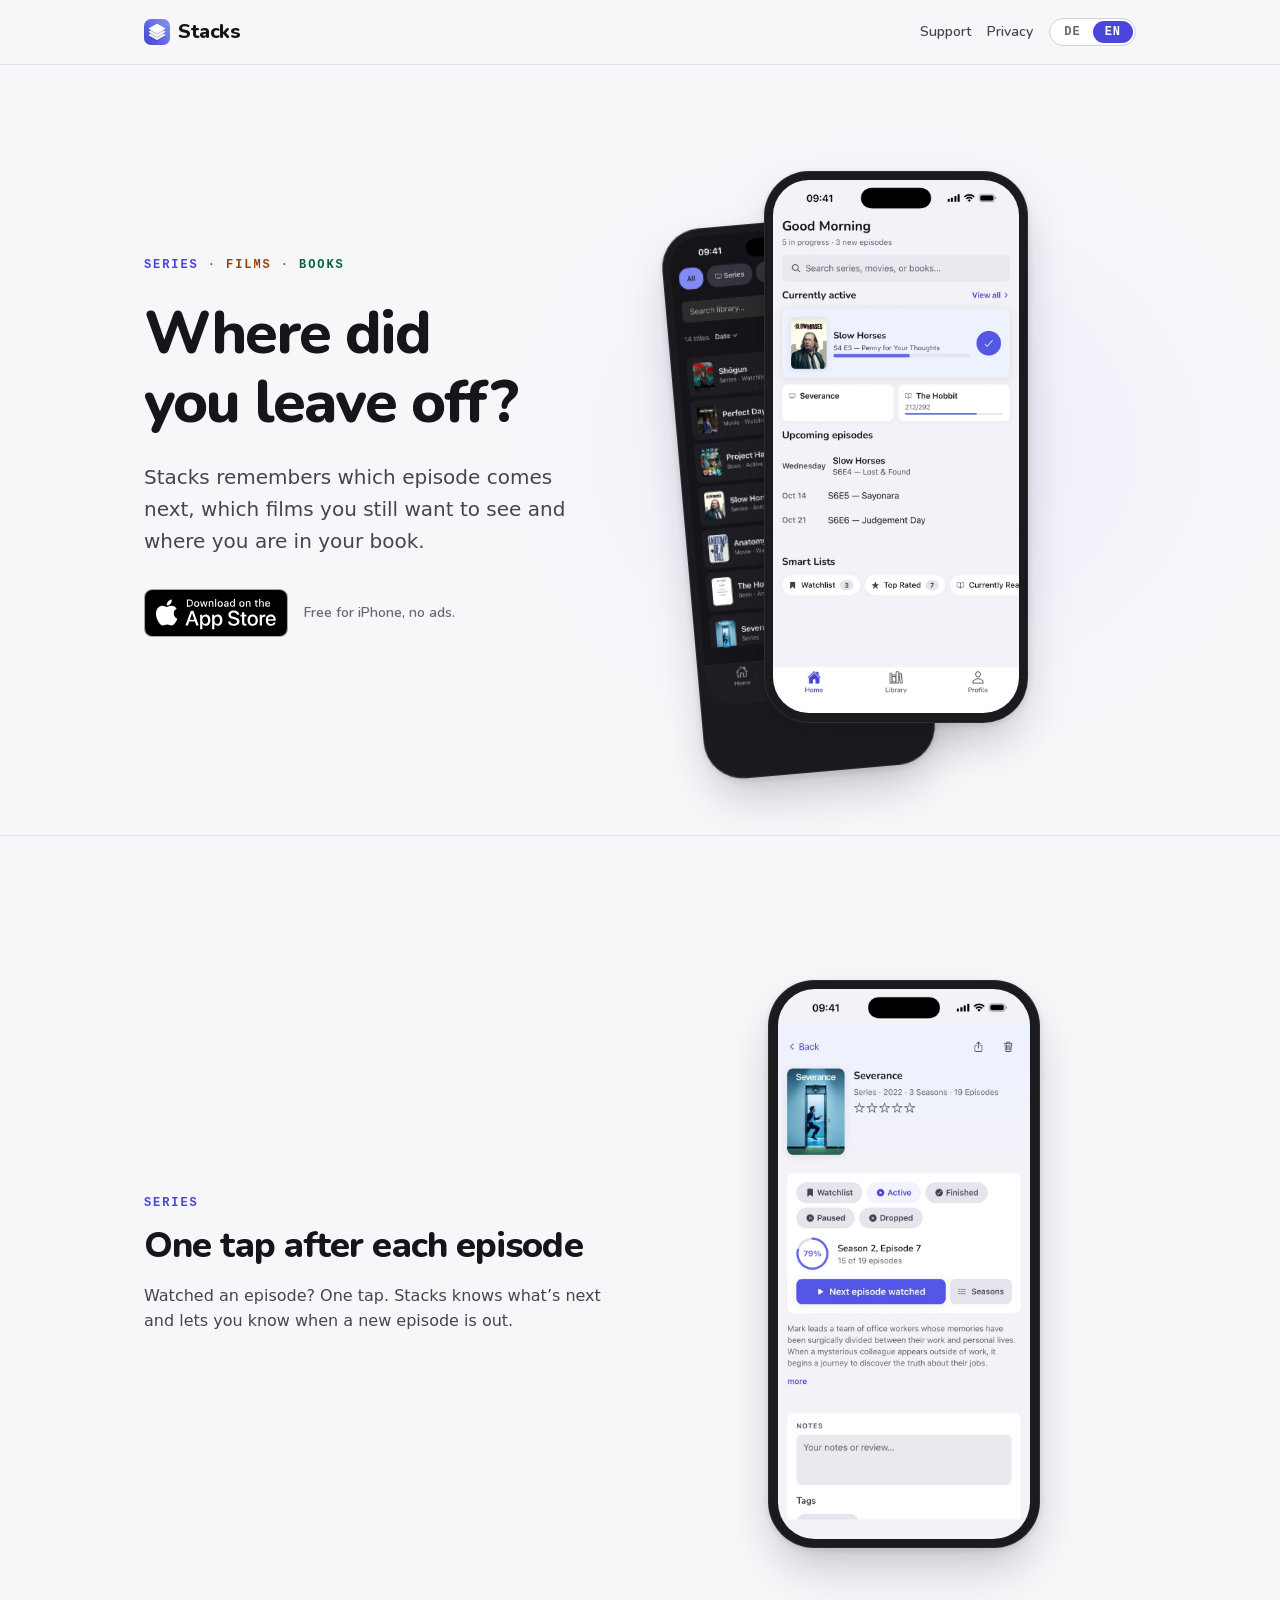
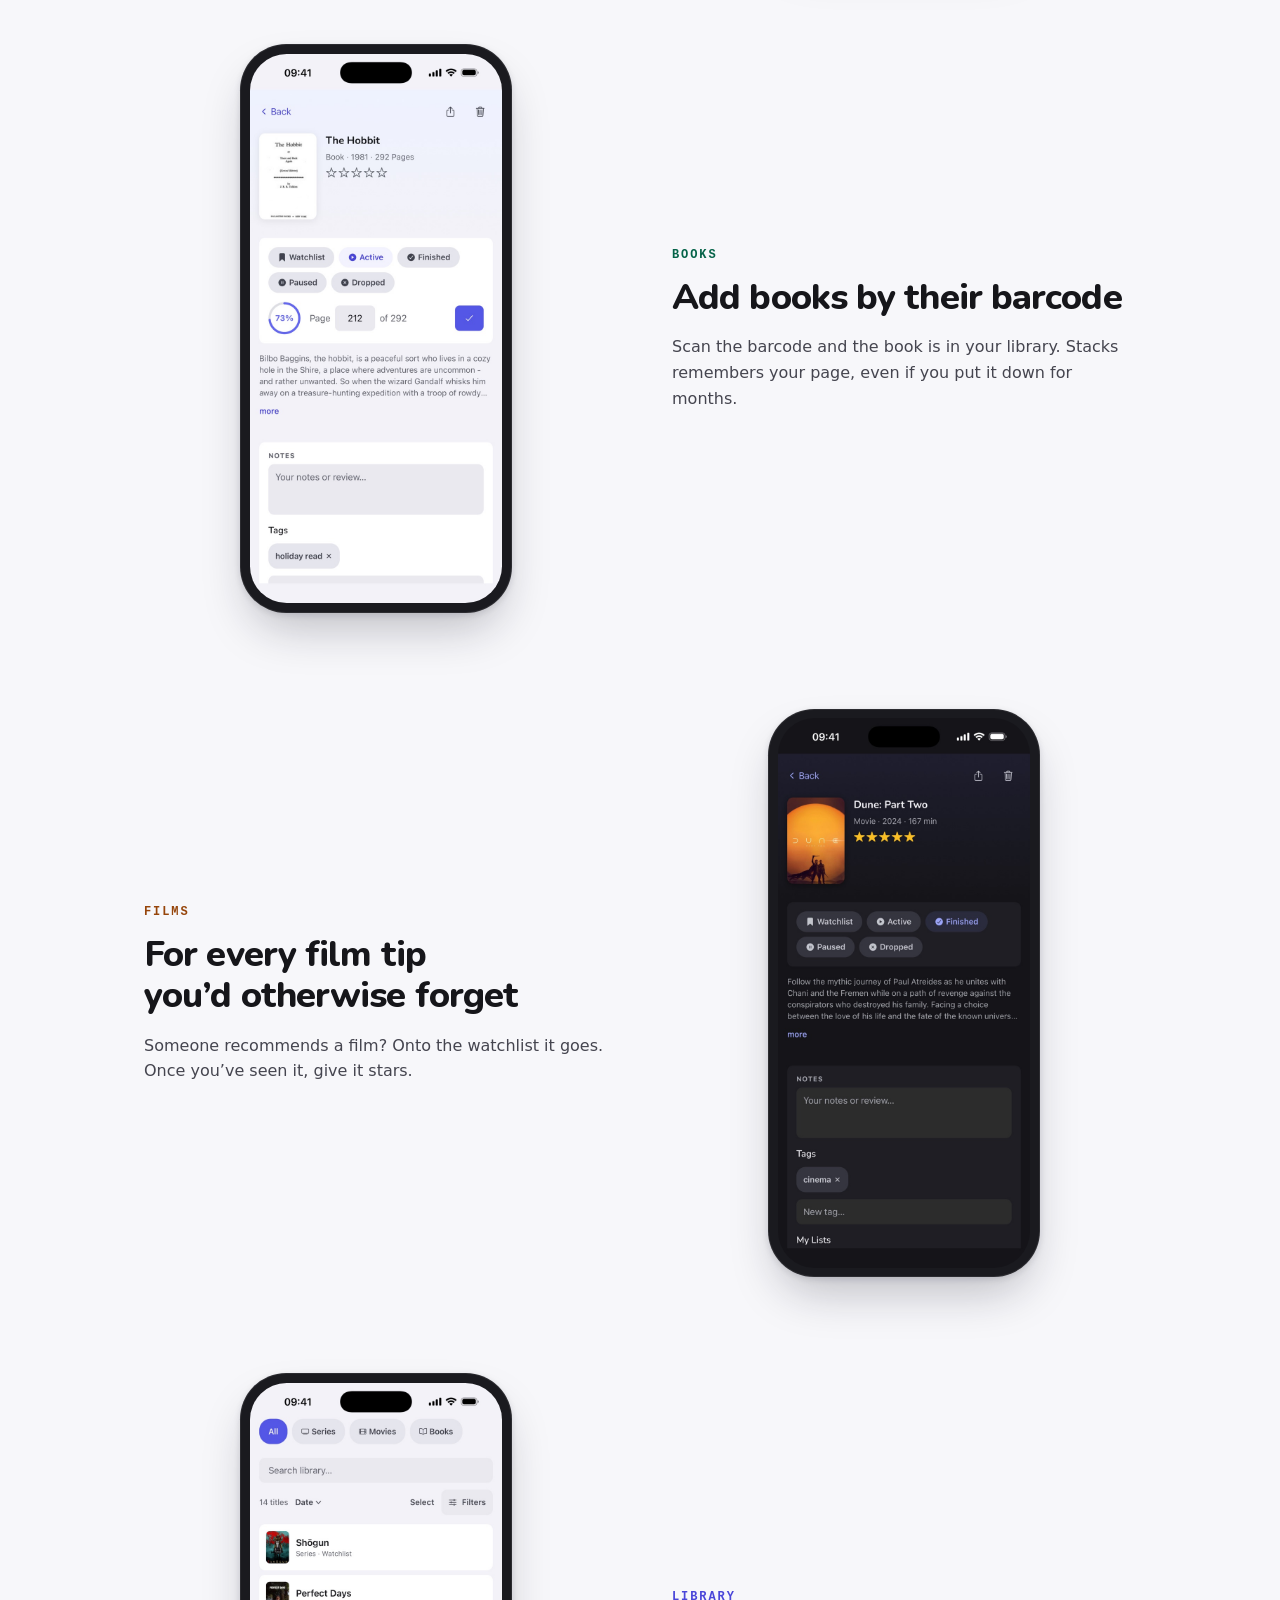
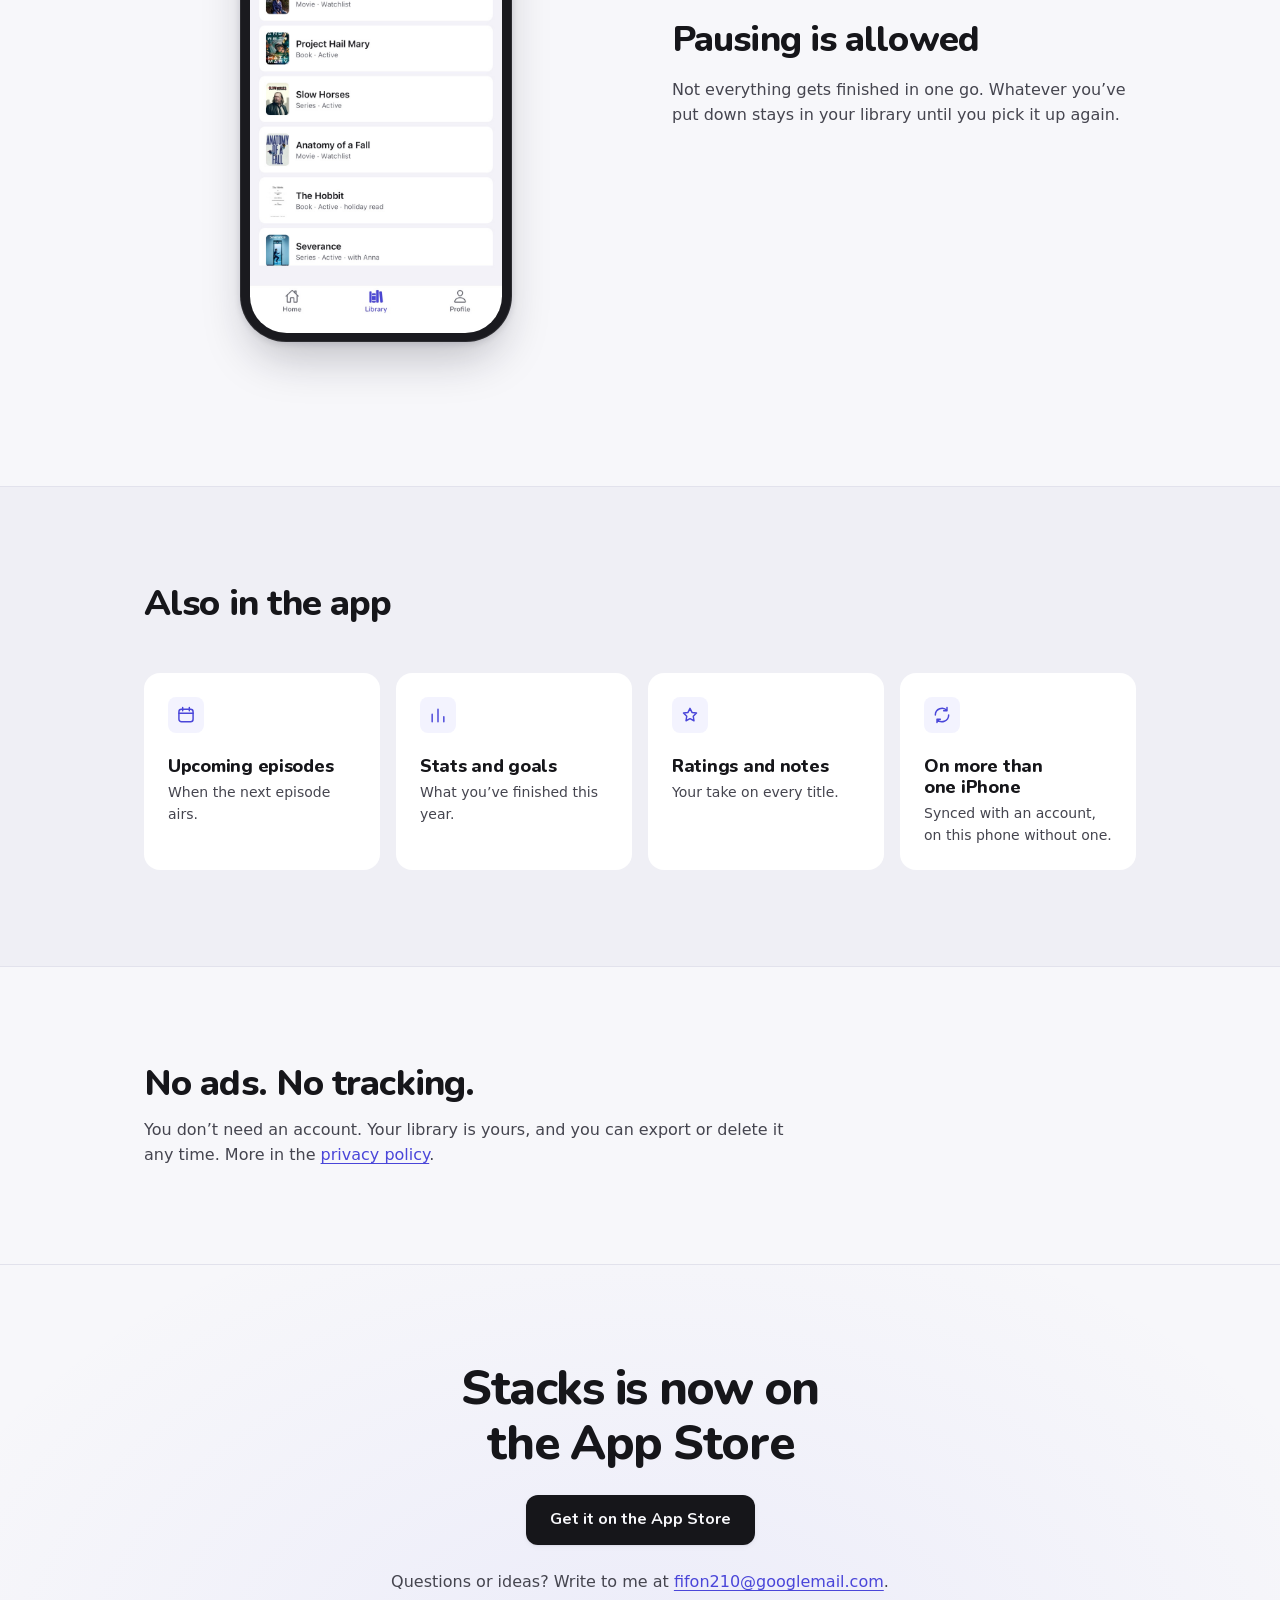
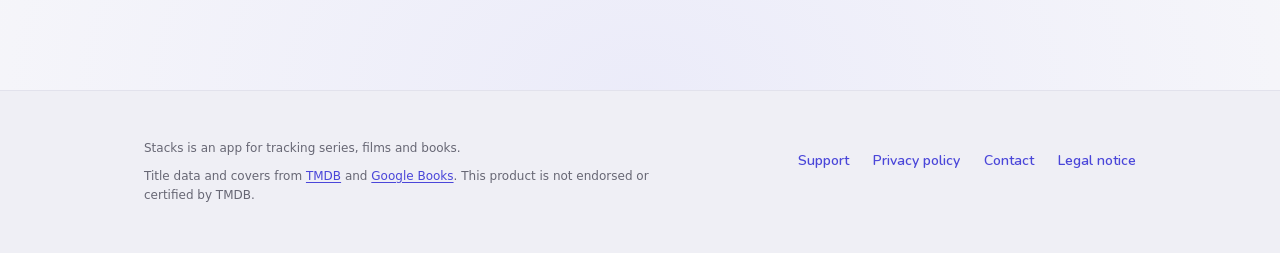
==== commit fac00ed2: "site: Apple's official App Store badge in the hero Mirrors stacks docs/site at e7ef340 (stacks PR #4" ====
--- a/index.html
+++ b/index.html
@@ -67,8 +67,10 @@
         </p>
 
         <div class="cta">
-          <a class="badge l" lang="de" href="https://apps.apple.com/de/app/stacks-mediatracker/id6795250381">Im App Store laden</a>
-          <a class="badge l" lang="en" href="https://apps.apple.com/us/app/stacks-mediatracker/id6795250381">Get it on the App Store</a>
+          <!-- Apples Original-Badge, unverändert (Marketing Guidelines): nur eins pro Seite,
+               deshalb bleibt der Abschluss unten beim Text-Button. -->
+          <a class="store-badge l" lang="de" href="https://apps.apple.com/de/app/stacks-mediatracker/id6795250381"><img src="assets/app-store-de.svg" width="144" height="48" alt="Laden im App Store"></a>
+          <a class="store-badge l" lang="en" href="https://apps.apple.com/us/app/stacks-mediatracker/id6795250381"><img src="assets/app-store-en.svg" width="144" height="48" alt="Download on the App Store"></a>
           <p class="cta__note">
             <span class="l" lang="de">Kostenlos fürs iPhone, ohne Werbung.</span>
             <span class="l" lang="en">Free for iPhone, no ads.</span>
--- a/assets/stacks.css
+++ b/assets/stacks.css
@@ -271,6 +271,11 @@
 /* Ohne JavaScript nur der deutsche Link, wie bei den Screenshots. */
 html:not([data-lang]) .badge[lang="en"] { display: none; }
 a.badge:hover { opacity: 0.88; }
+/* Badge: Apple verlangt ≥ 40 px Höhe und ein Viertel der Höhe Freiraum — 48 px hoch,
+   12 px Rand um die Grafik, kein Hover-Effekt (Veränderungen sind untersagt). */
+.store-badge { display: inline-flex; padding: 0.75rem; margin: -0.75rem; border-radius: 12px; }
+.store-badge img { display: block; height: 3rem; width: auto; }
+html:not([data-lang]) .store-badge[lang="en"] { display: none; }
 .cta__note {
   font-family: var(--display); font-weight: 600; font-size: 0.875rem;
   color: var(--ink-faint); margin: 0;
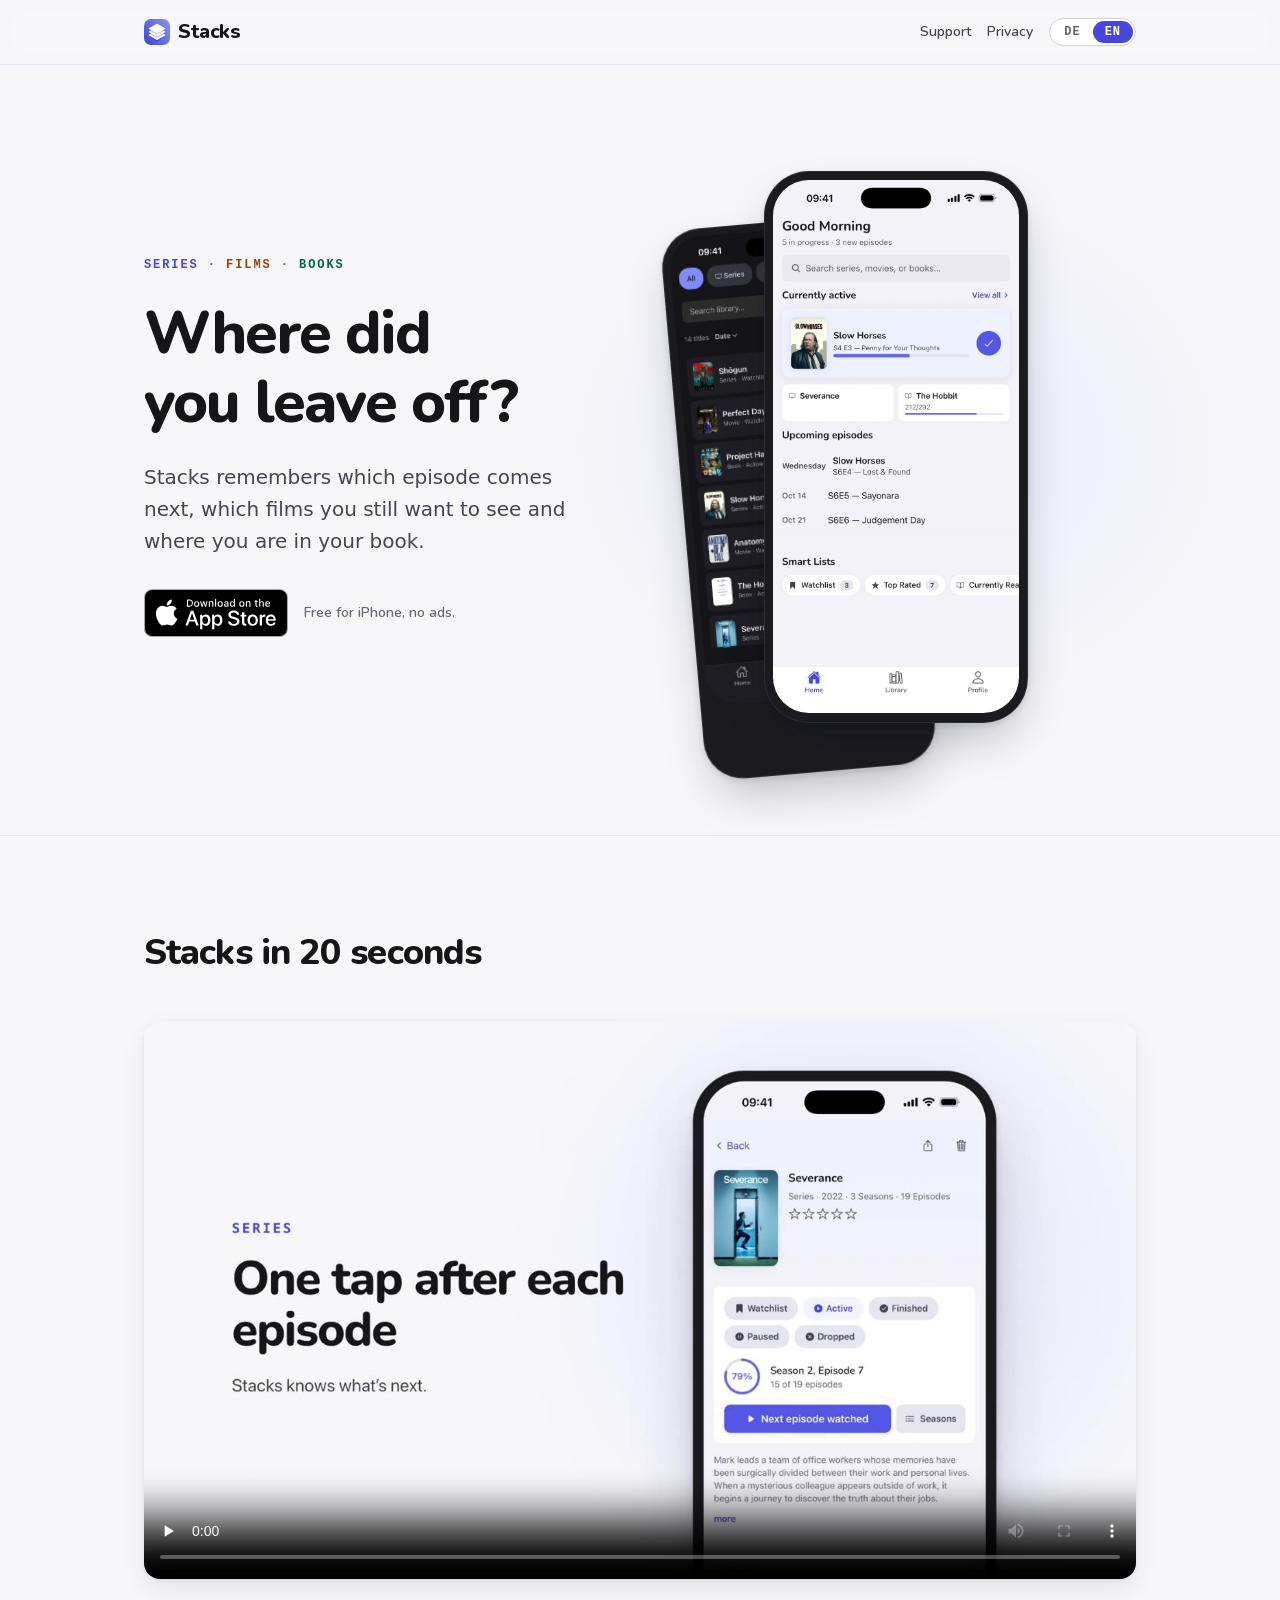
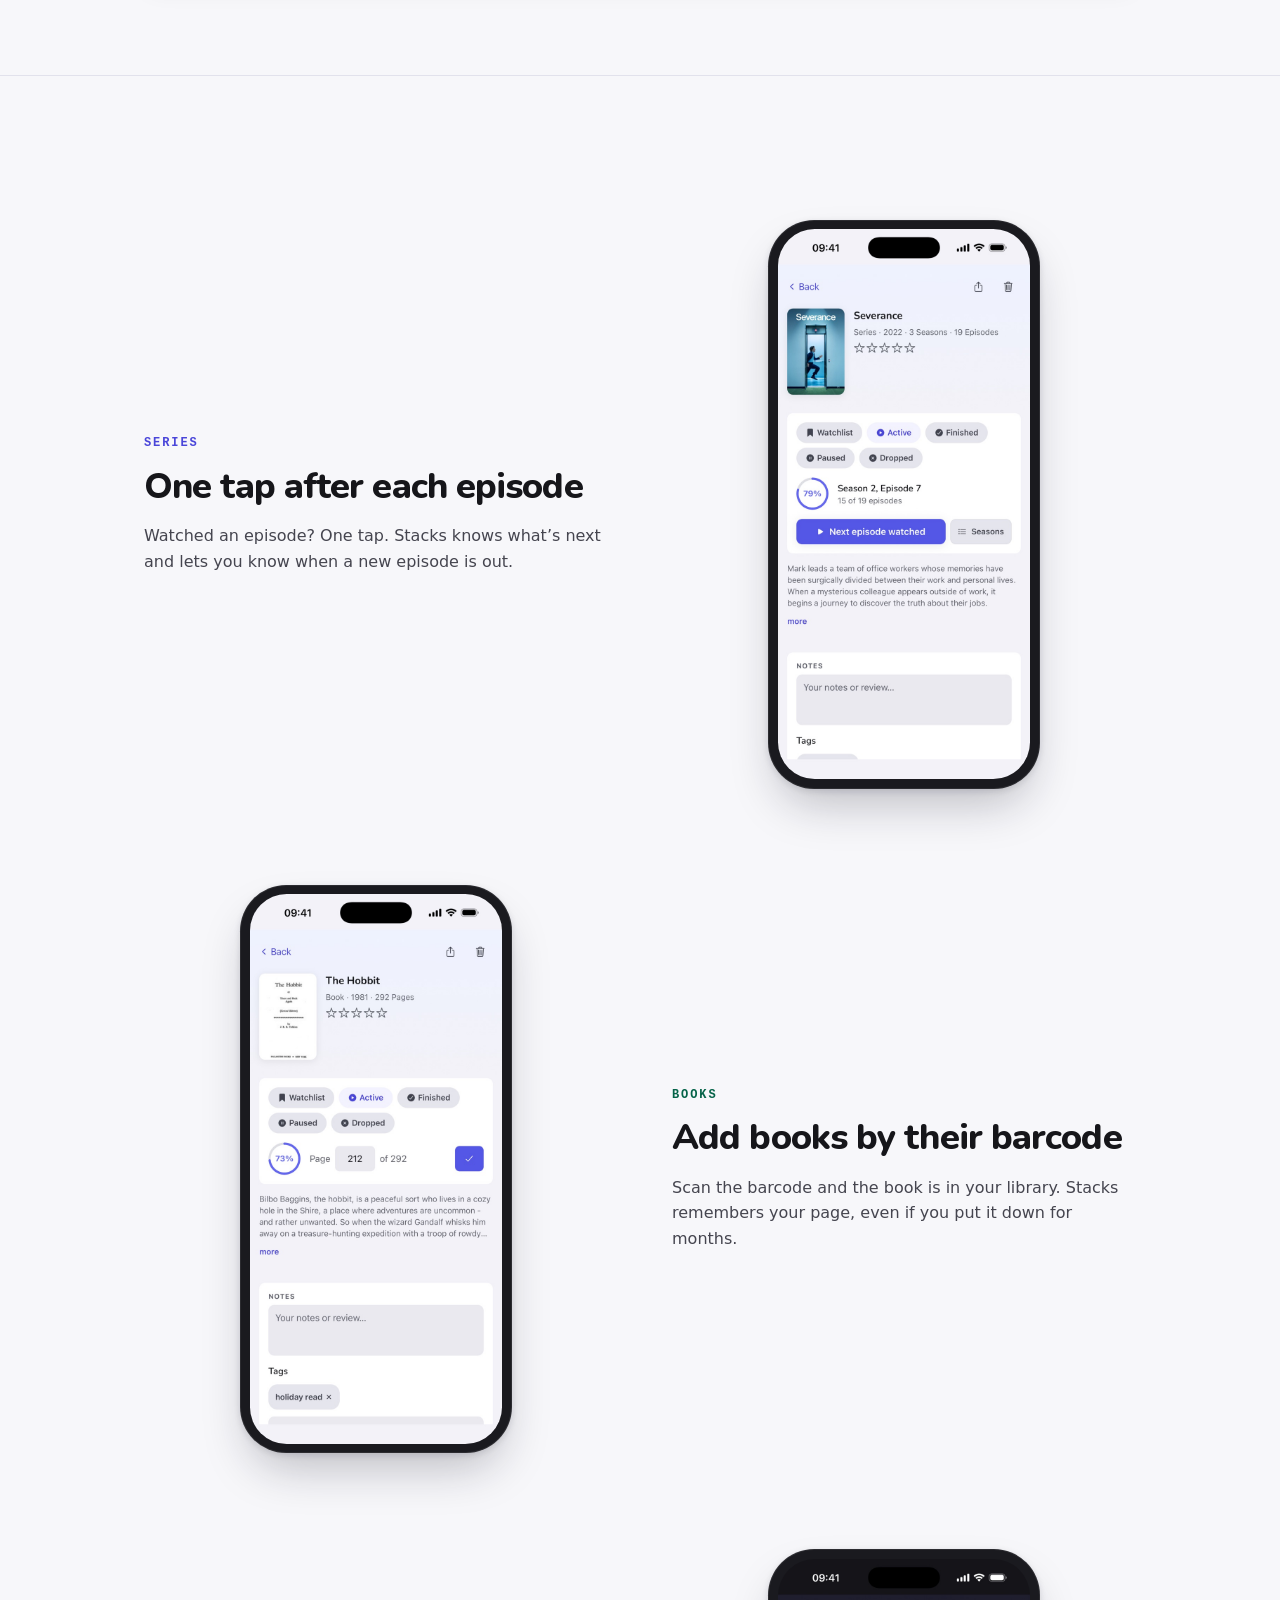
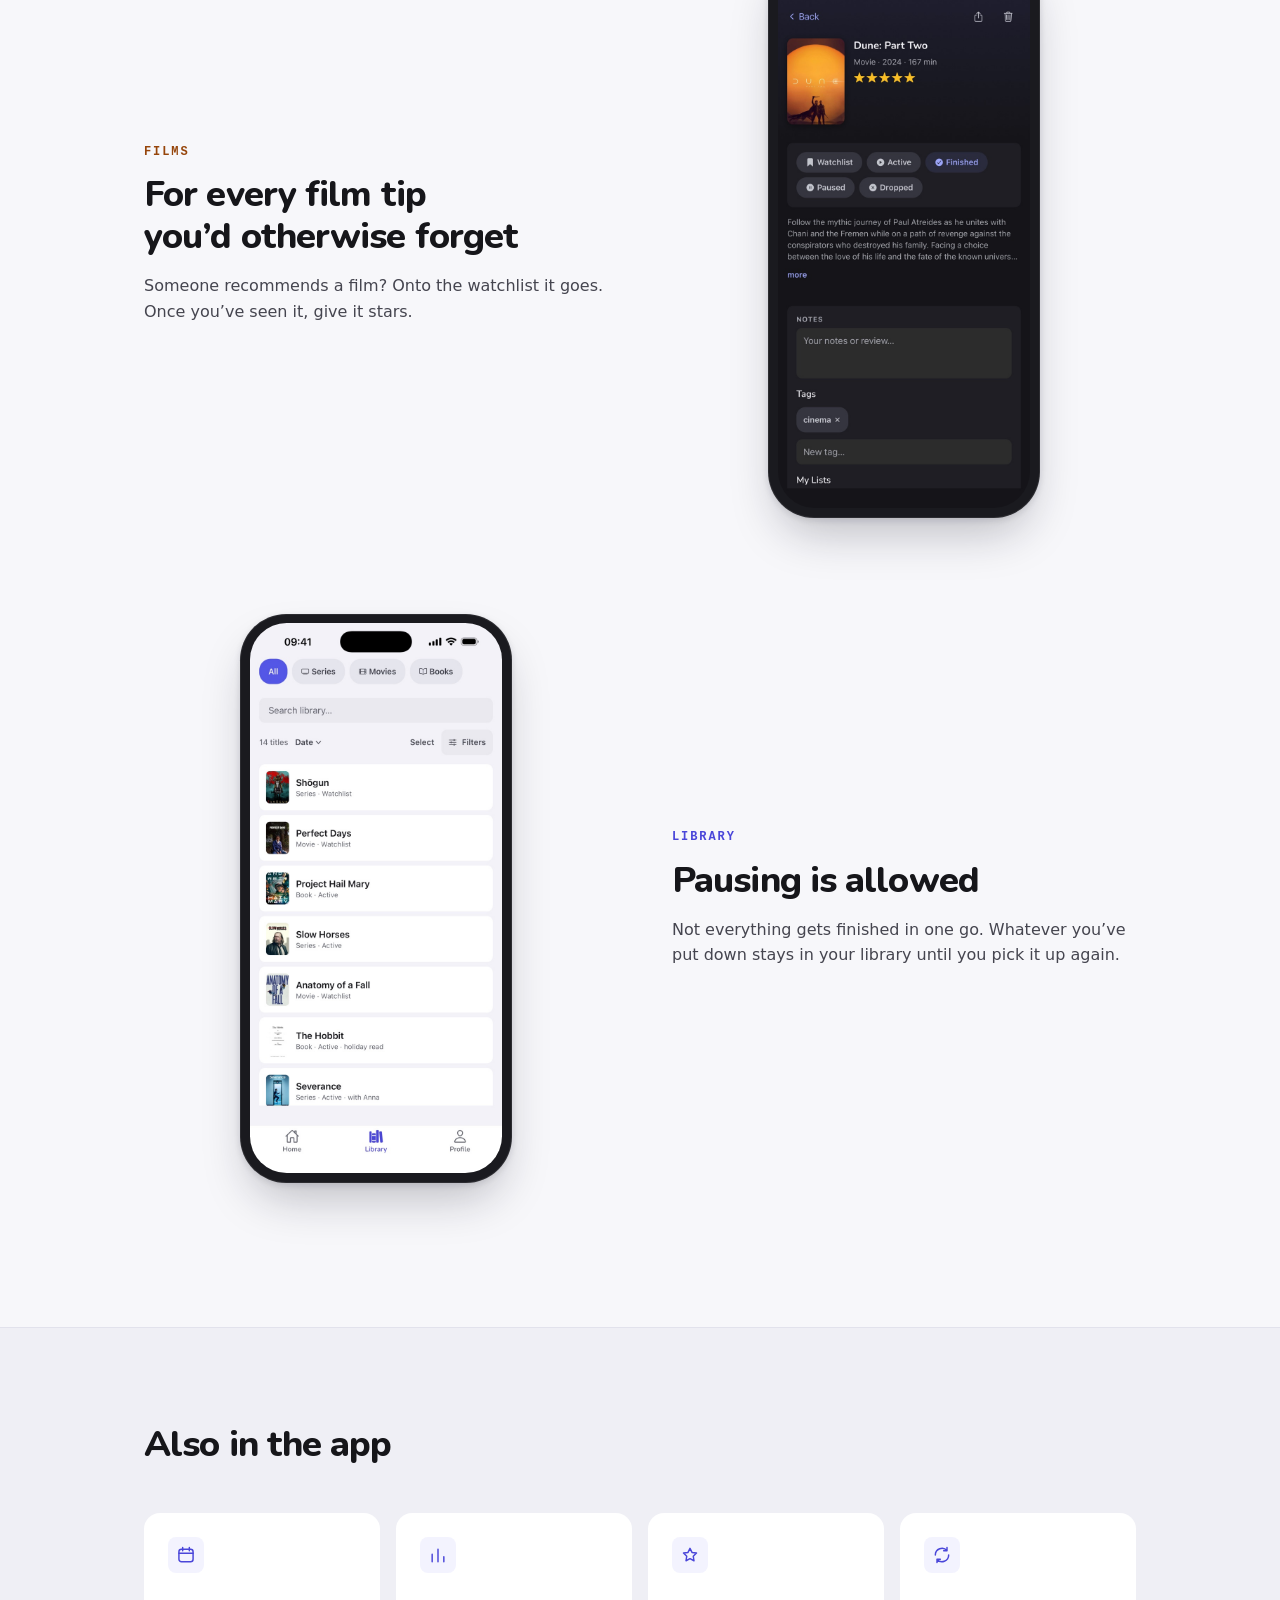
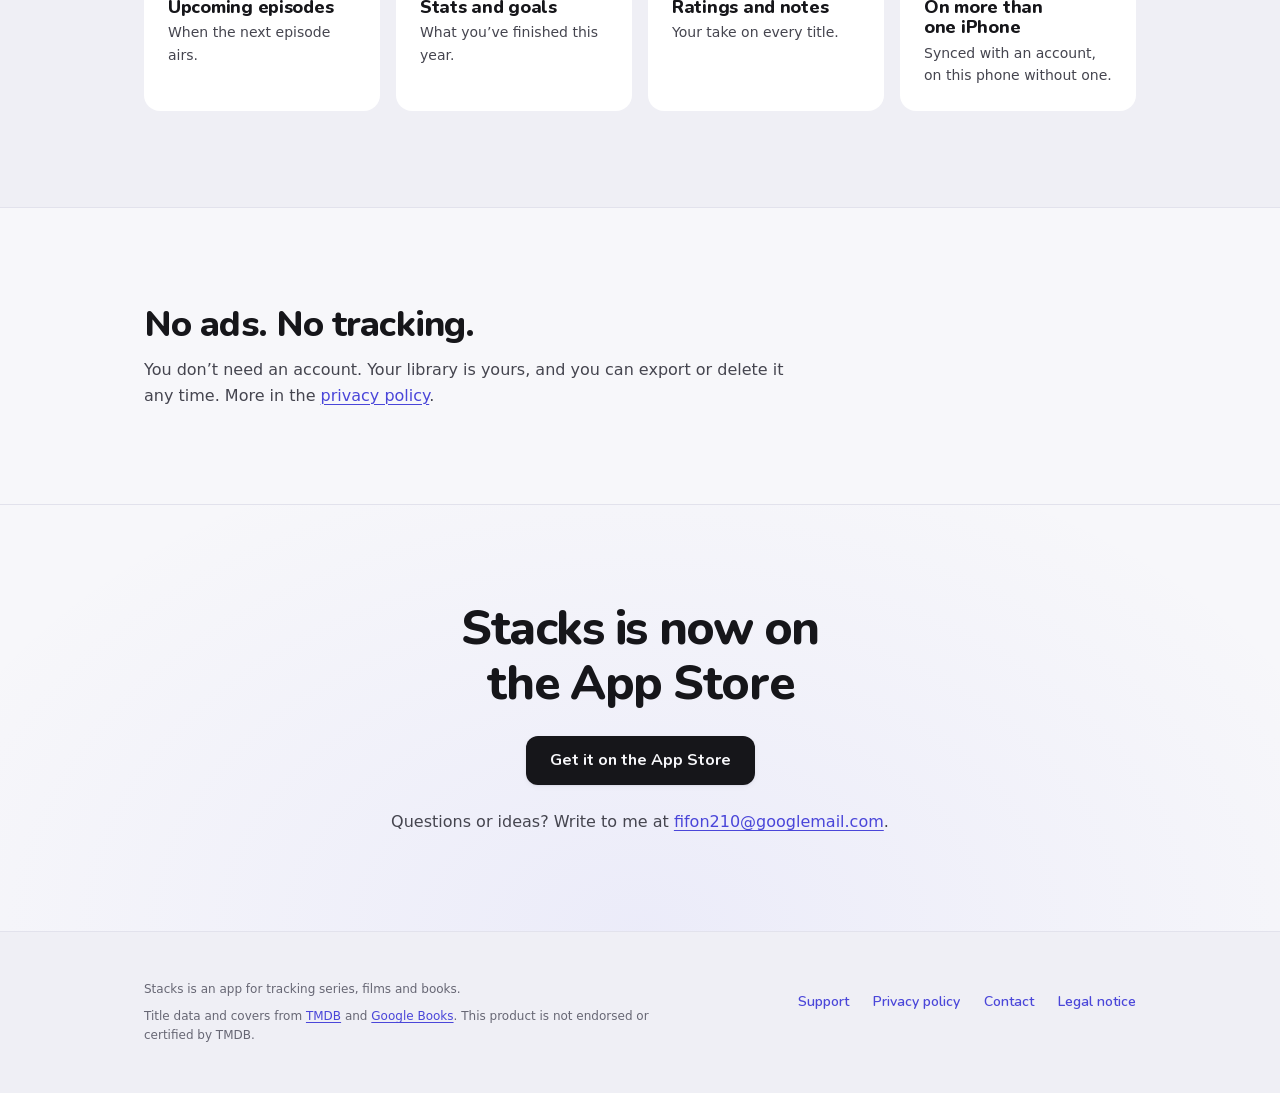
==== commit ca3d7983: "site: 20-second app video on the one pager, one per language Only the video from Bob426/stacks#82. T" ====
--- a/index.html
+++ b/index.html
@@ -94,6 +94,29 @@
     </div>
   </section>
 
+  <section class="band promo">
+    <div class="shell">
+      <div class="band__head">
+        <h2>
+          <span class="l" lang="de">Stacks in 20 Sekunden</span>
+          <span class="l" lang="en">Stacks in 20 seconds</span>
+        </h2>
+      </div>
+      <!-- Kein Autoplay: der Film hat Ton, und Bewegung soll niemand ungefragt bekommen.
+           preload="none" lädt nur das Poster; der Film (2 MB) erst beim Abspielen. -->
+      <video class="promo__video l" lang="de" controls playsinline preload="none" width="1920" height="1080"
+             poster="assets/video/stacks-de.jpg"
+             aria-label="Kurzfilm, 20 Sekunden: Stacks merkt sich die nächste Folge einer Serie, die Seite im Buch und die Sterne für einen Film. Ohne Werbung, ohne Tracking, kostenlos fürs iPhone.">
+        <source src="assets/video/stacks-de.mp4" type="video/mp4">
+      </video>
+      <video class="promo__video l" lang="en" controls playsinline preload="none" width="1920" height="1080"
+             poster="assets/video/stacks-en.jpg"
+             aria-label="Short film, 20 seconds: Stacks remembers a series' next episode, your page in a book and the stars for a film. No ads, no tracking, free for iPhone.">
+        <source src="assets/video/stacks-en.mp4" type="video/mp4">
+      </video>
+    </div>
+  </section>
+
   <section class="band">
     <div class="shell">
 
--- a/assets/stacks.css
+++ b/assets/stacks.css
@@ -294,6 +294,17 @@
 }
 .band__head p { color: var(--ink-soft); margin: 0; }
 
+/* ── Video ───────────────────────────────────────────── */
+
+.promo__video {
+  width: 100%; height: auto; aspect-ratio: 16 / 9;
+  border-radius: 16px;
+  background: var(--paper-sunken);
+  box-shadow: var(--shadow-mid);
+}
+/* Ohne JavaScript nur die deutsche Fassung, wie bei den Screenshots. */
+html:not([data-lang]) .promo__video[lang="en"] { display: none; }
+
 /* ── Telefone ──────────────────────────────────────────── */
 
 /* Die Screenshots bringen Statusleiste und Dynamic Island selbst mit; der
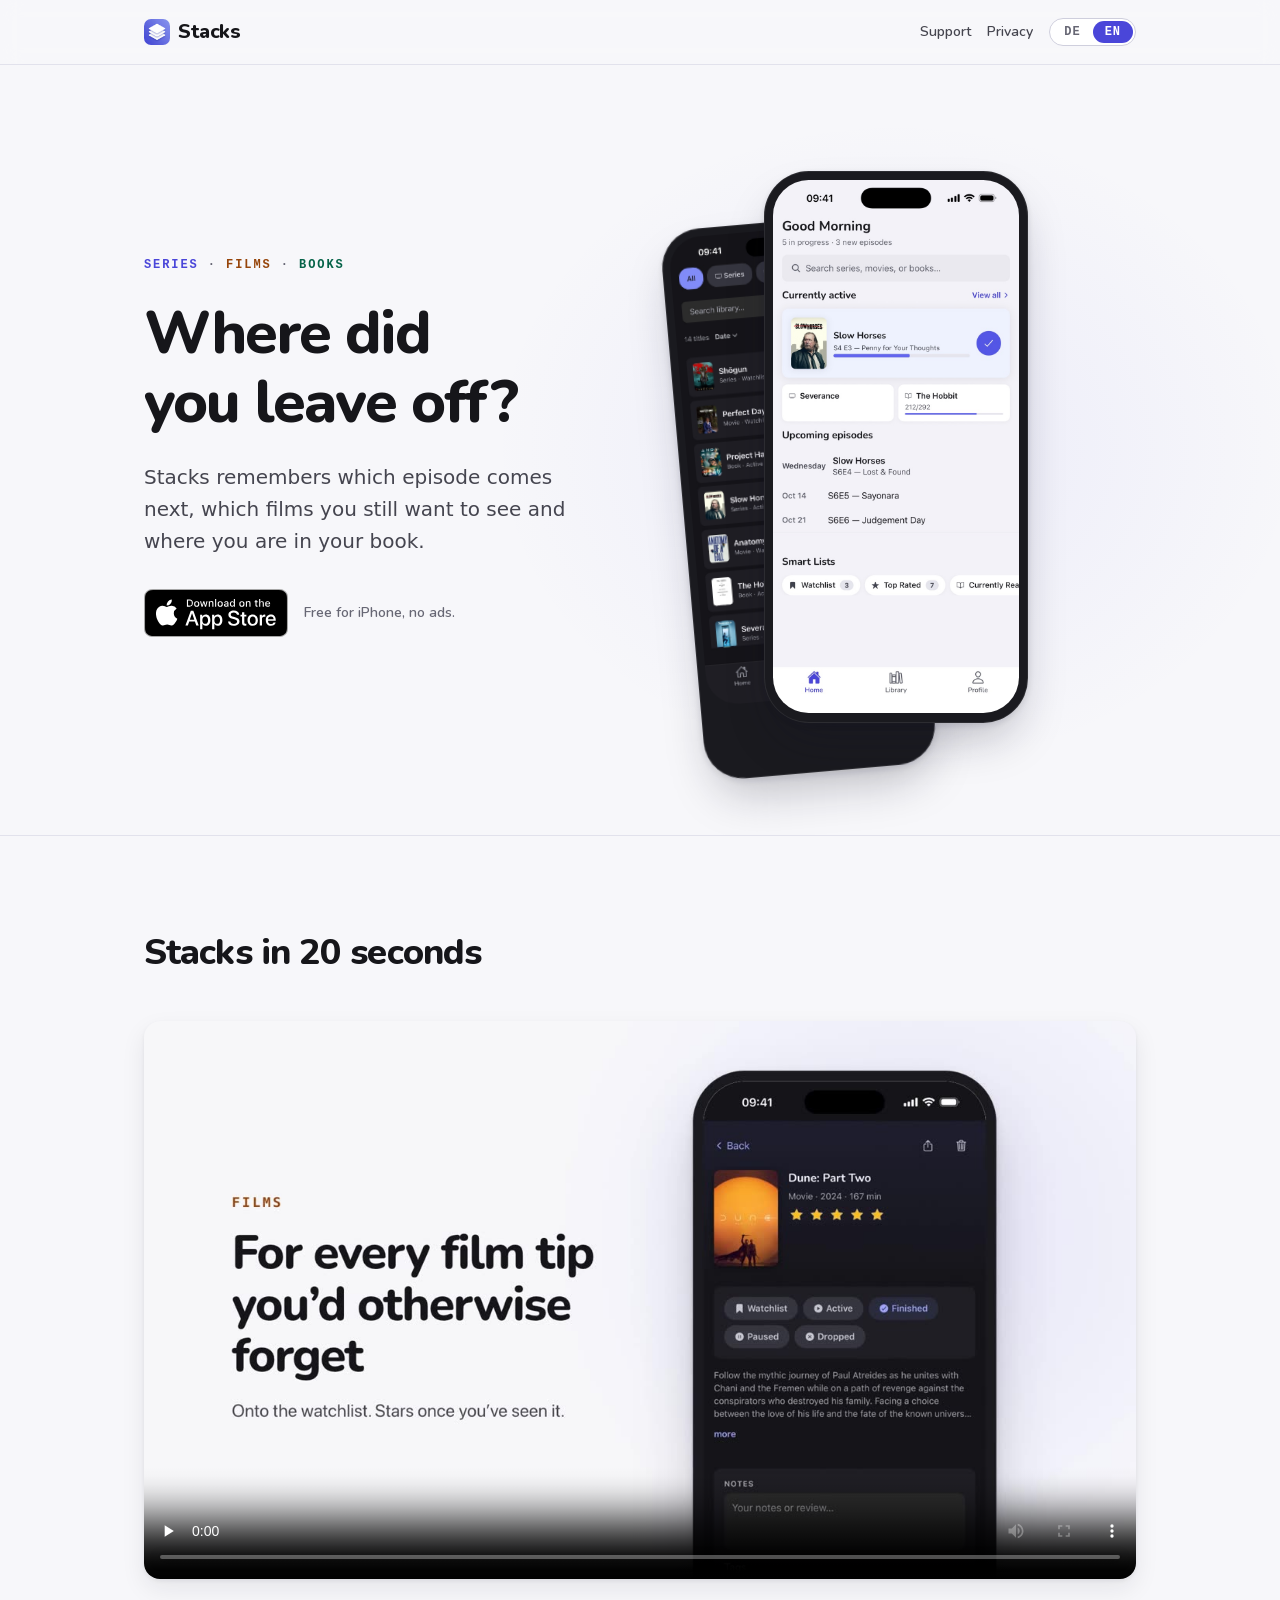
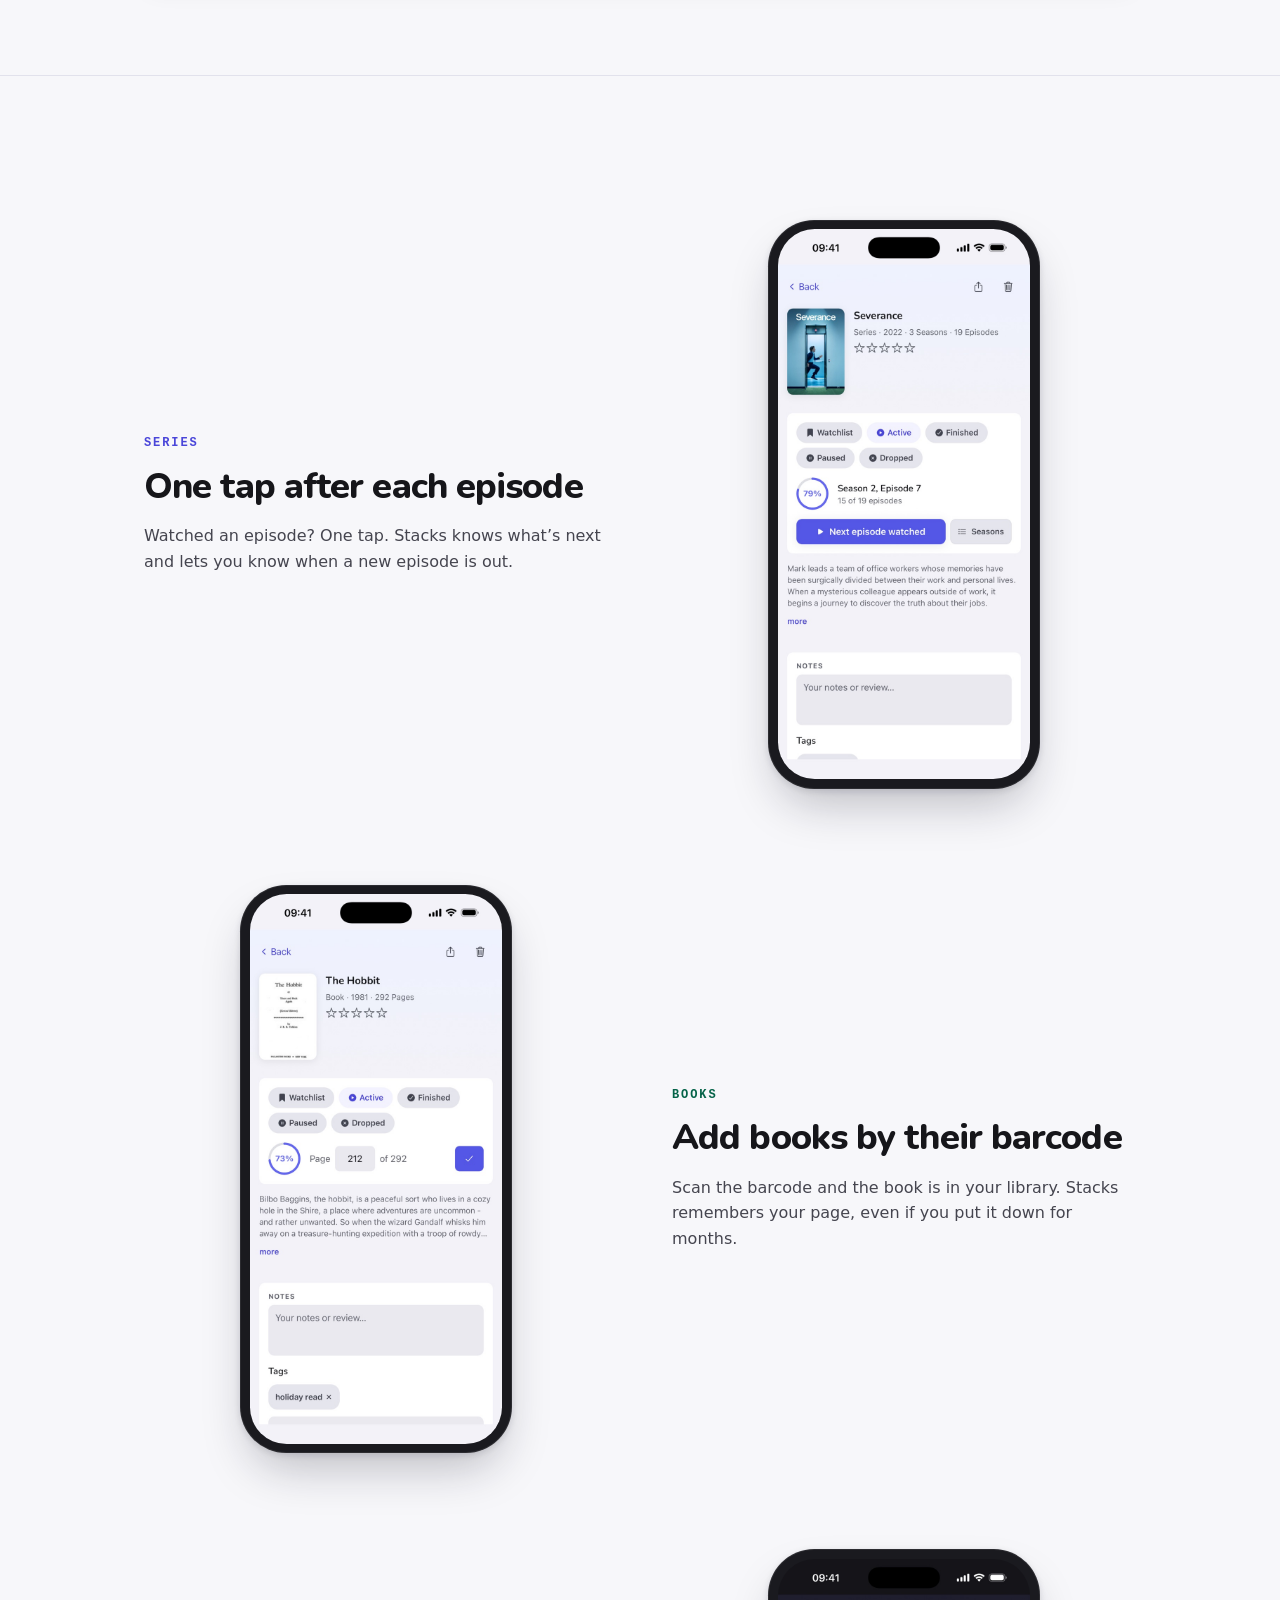
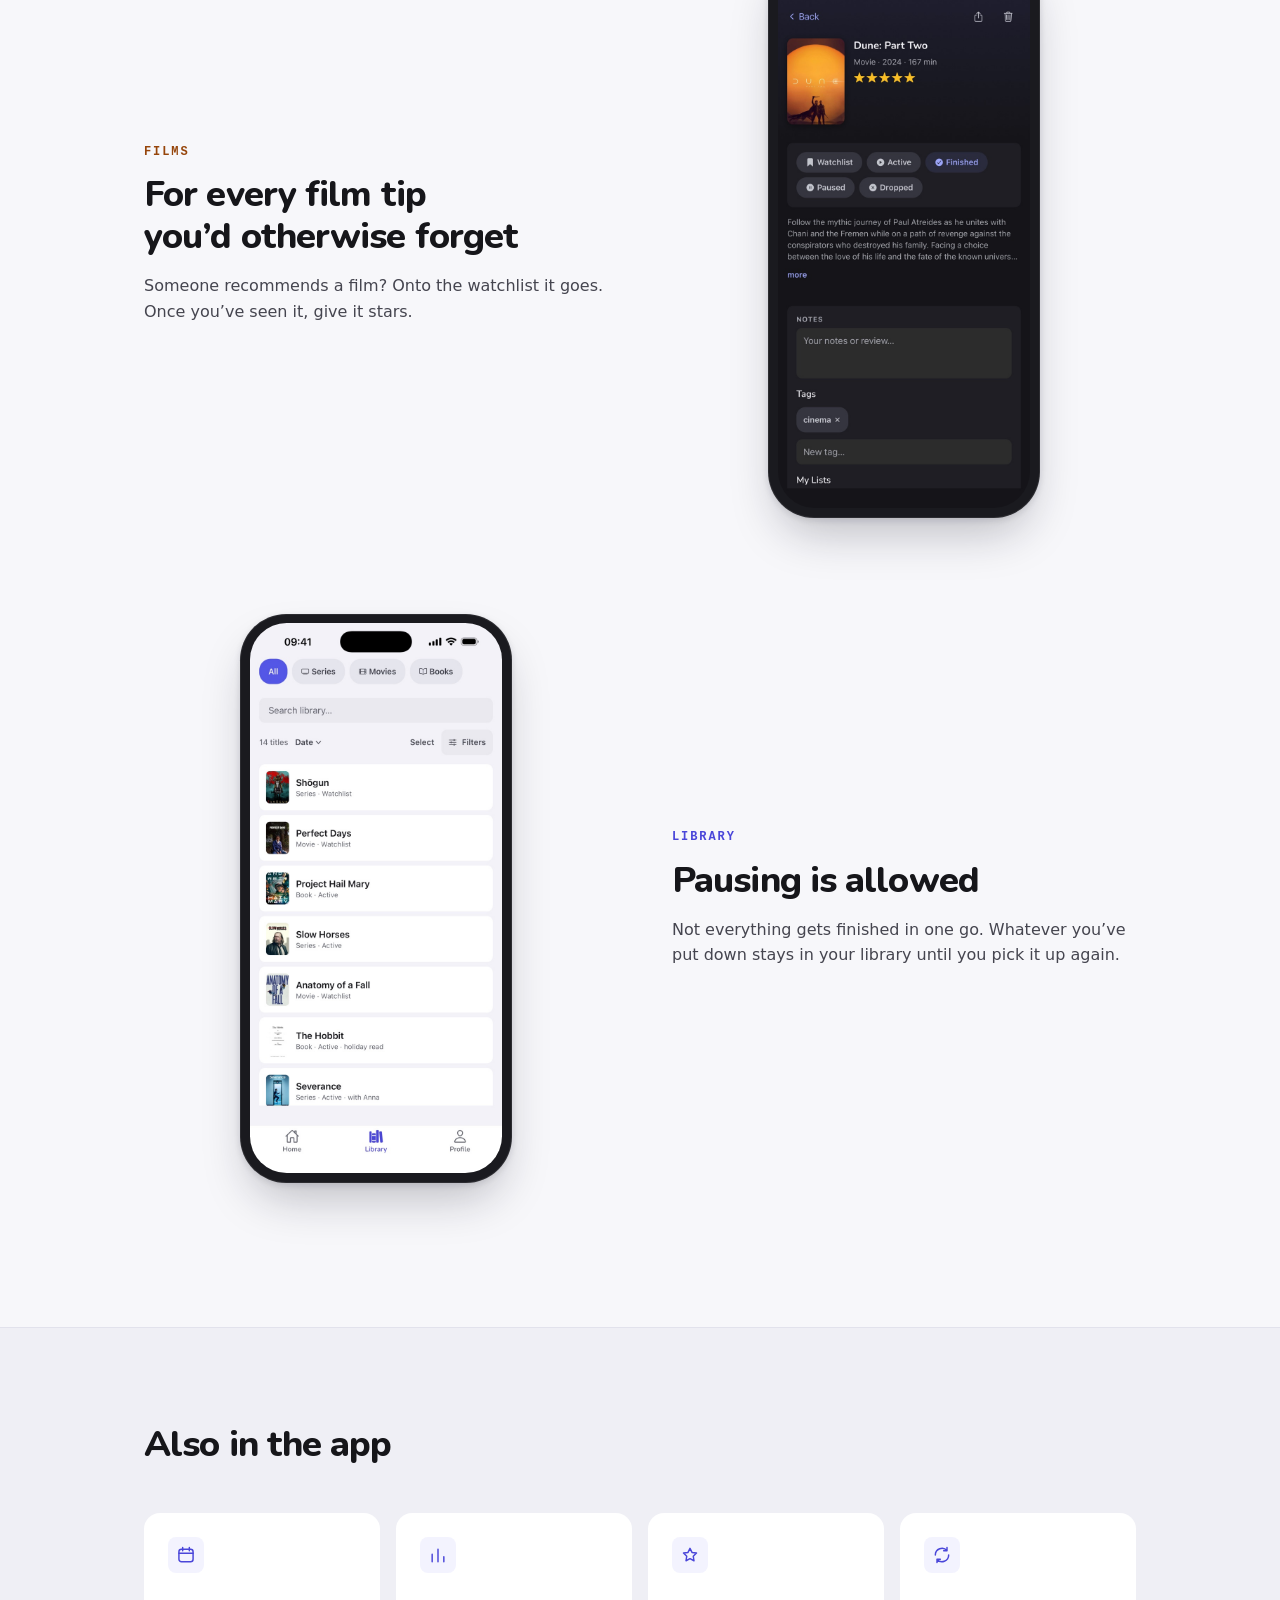
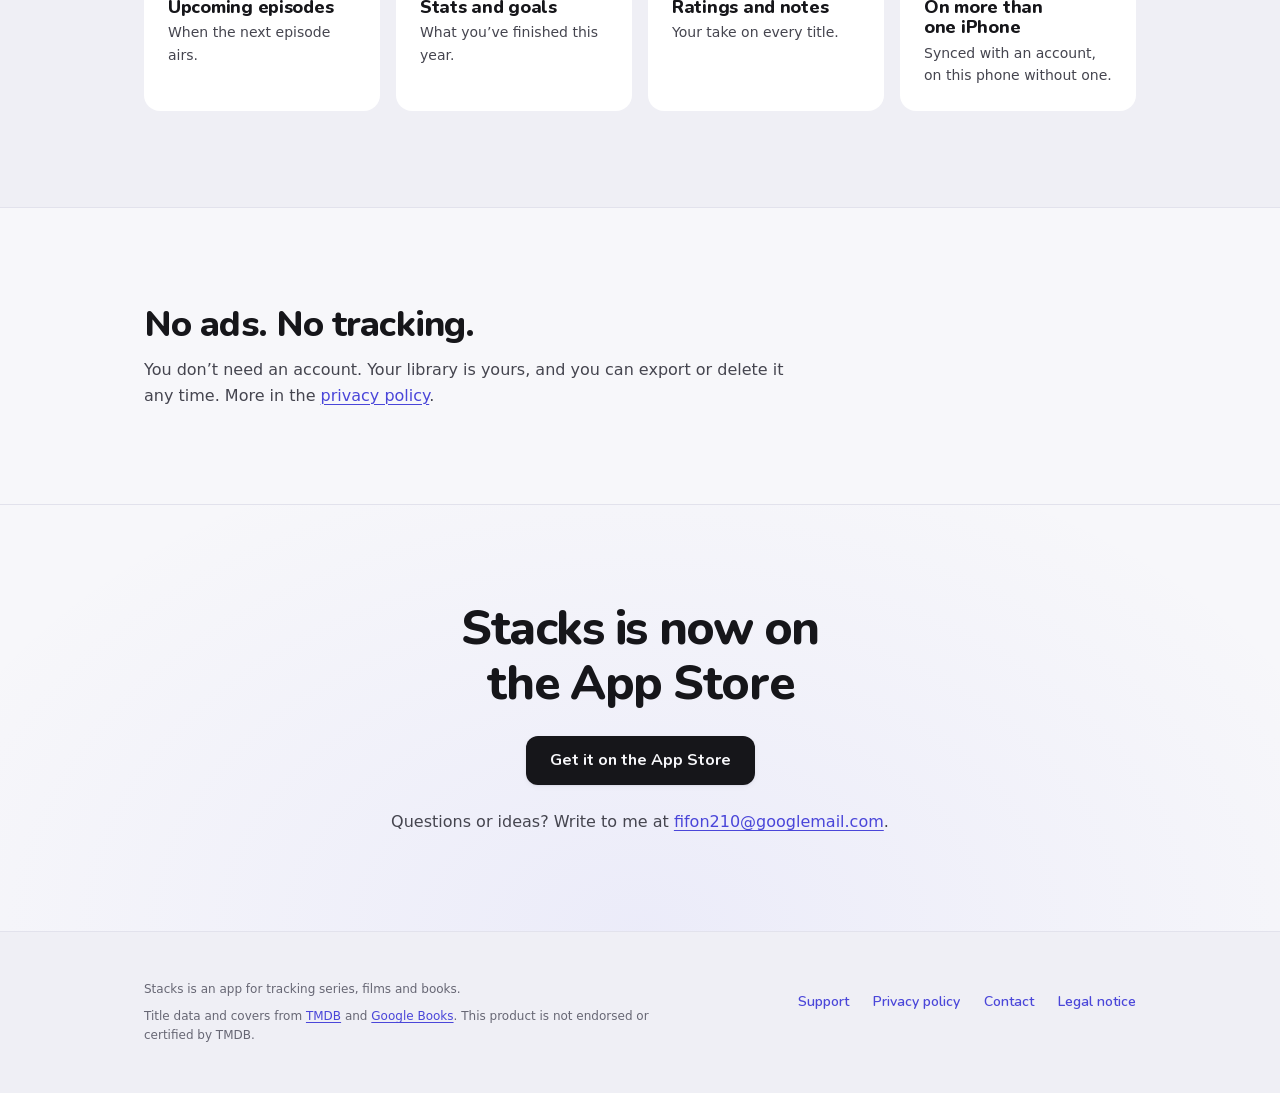
==== commit 41ecae51: "site: portrait cut of the app video for phones Only Bob426/stacks#83. The contact form from #81 stay" ====
--- a/index.html
+++ b/index.html
@@ -103,16 +103,28 @@
         </h2>
       </div>
       <!-- Kein Autoplay: der Film hat Ton, und Bewegung soll niemand ungefragt bekommen.
-           preload="none" lädt nur das Poster; der Film (2 MB) erst beim Abspielen. -->
-      <video class="promo__video l" lang="de" controls playsinline preload="none" width="1920" height="1080"
+           preload="none" lädt nur das Poster; der Film (2 MB) erst beim Abspielen.
+           Je Sprache eine Quer- und eine Hochkant-Fassung: quer auf 390 px war die
+           Schrift im Film 6–9 px hoch. Ausgeblendete Videos laden nichts. -->
+      <video class="promo__video promo__video--h l" lang="de" controls playsinline preload="none" width="1920" height="1080"
              poster="assets/video/stacks-de.jpg"
              aria-label="Kurzfilm, 20 Sekunden: Stacks merkt sich die nächste Folge einer Serie, die Seite im Buch und die Sterne für einen Film. Ohne Werbung, ohne Tracking, kostenlos fürs iPhone.">
         <source src="assets/video/stacks-de.mp4" type="video/mp4">
       </video>
-      <video class="promo__video l" lang="en" controls playsinline preload="none" width="1920" height="1080"
+      <video class="promo__video promo__video--h l" lang="en" controls playsinline preload="none" width="1920" height="1080"
              poster="assets/video/stacks-en.jpg"
              aria-label="Short film, 20 seconds: Stacks remembers a series' next episode, your page in a book and the stars for a film. No ads, no tracking, free for iPhone.">
         <source src="assets/video/stacks-en.mp4" type="video/mp4">
+      </video>
+      <video class="promo__video promo__video--v l" lang="de" controls playsinline preload="none" width="1080" height="1920"
+             poster="assets/video/stacks-v-de.jpg"
+             aria-label="Kurzfilm, 20 Sekunden: Stacks merkt sich die nächste Folge einer Serie, die Seite im Buch und die Sterne für einen Film. Ohne Werbung, ohne Tracking, kostenlos fürs iPhone.">
+        <source src="assets/video/stacks-v-de.mp4" type="video/mp4">
+      </video>
+      <video class="promo__video promo__video--v l" lang="en" controls playsinline preload="none" width="1080" height="1920"
+             poster="assets/video/stacks-v-en.jpg"
+             aria-label="Short film, 20 seconds: Stacks remembers a series' next episode, your page in a book and the stars for a film. No ads, no tracking, free for iPhone.">
+        <source src="assets/video/stacks-v-en.mp4" type="video/mp4">
       </video>
     </div>
   </section>
--- a/assets/stacks.css
+++ b/assets/stacks.css
@@ -304,6 +304,14 @@
 }
 /* Ohne JavaScript nur die deutsche Fassung, wie bei den Screenshots. */
 html:not([data-lang]) .promo__video[lang="en"] { display: none; }
+/* Die Breakpoints blenden nur aus, nie ein — so bleiben die Sprachregeln oben unangetastet. */
+.promo__video--v {
+  aspect-ratio: 9 / 16;
+  width: min(100%, calc(80svh * 9 / 16));
+  margin-inline: auto;
+}
+@media (max-width: 40rem) { .promo__video--h { display: none; } }
+@media (min-width: 40.0625rem) { .promo__video--v { display: none; } }
 
 /* ── Telefone ──────────────────────────────────────────── */
 
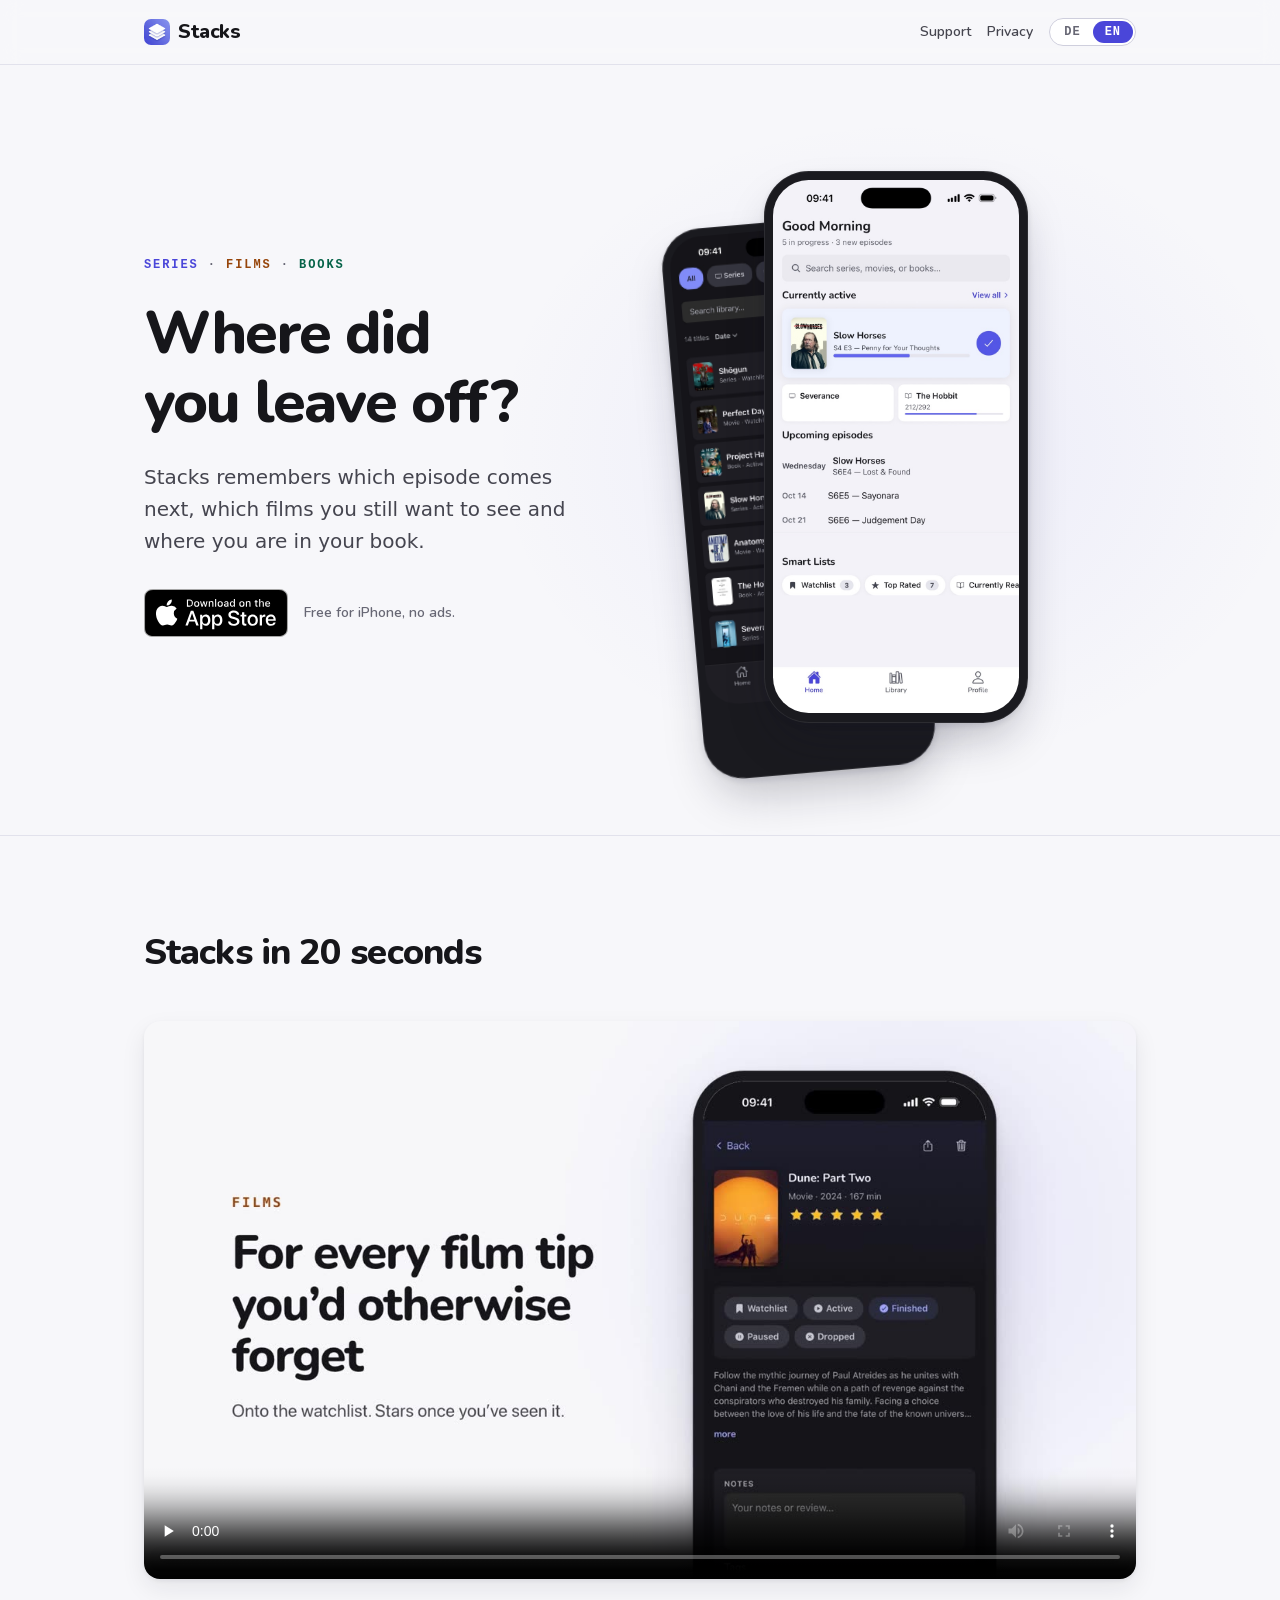
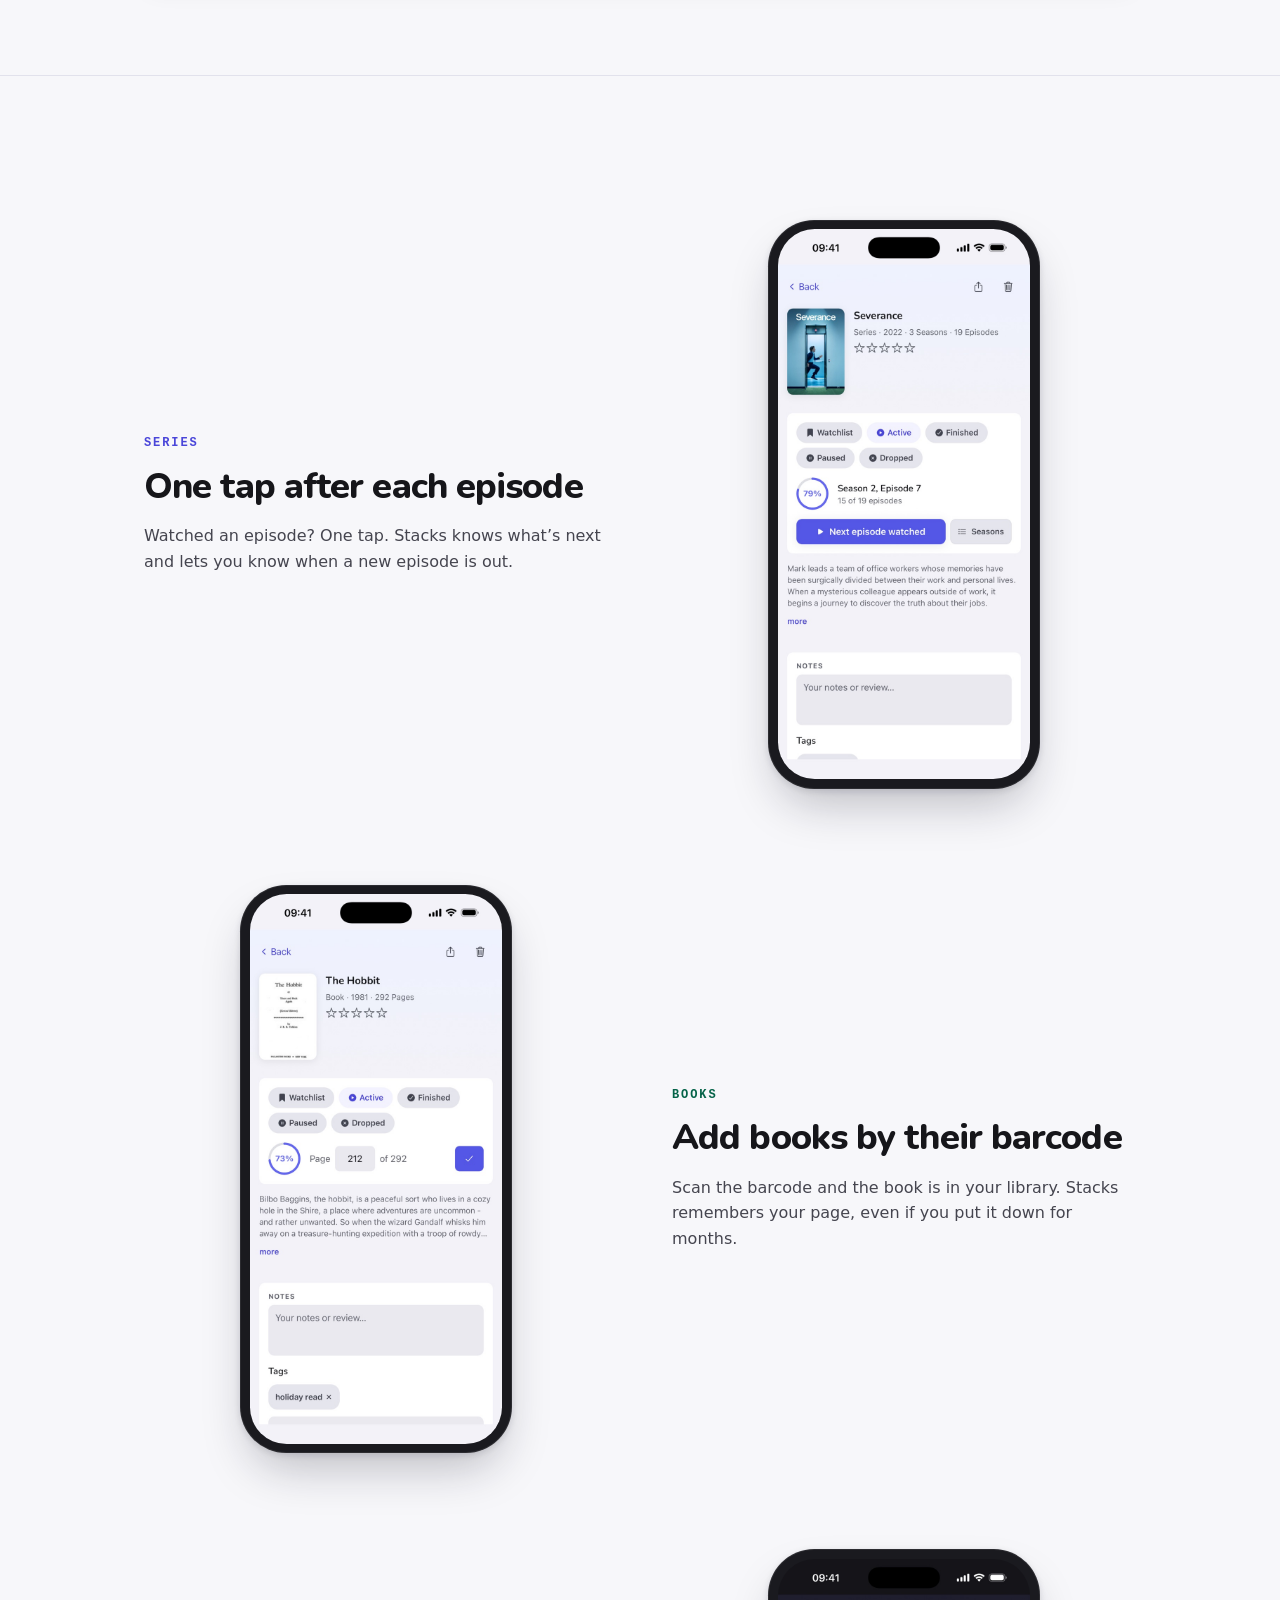
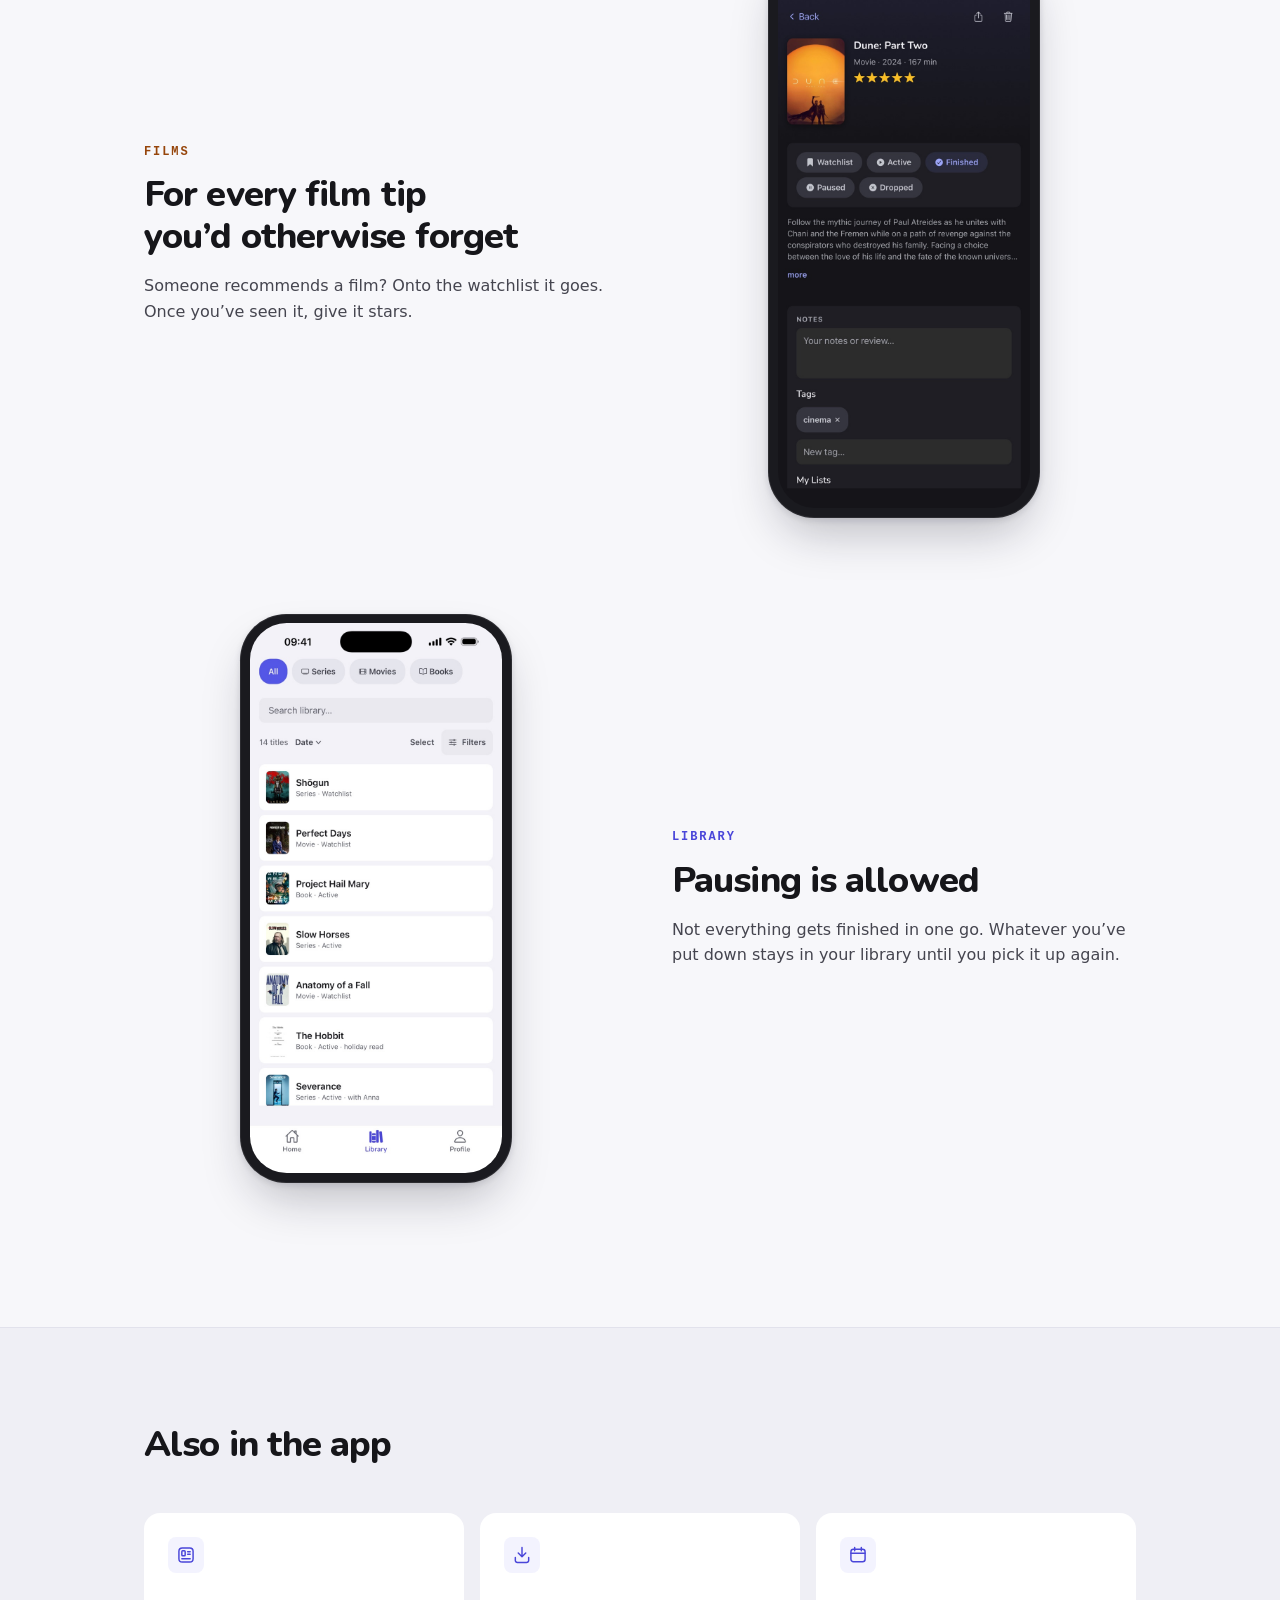
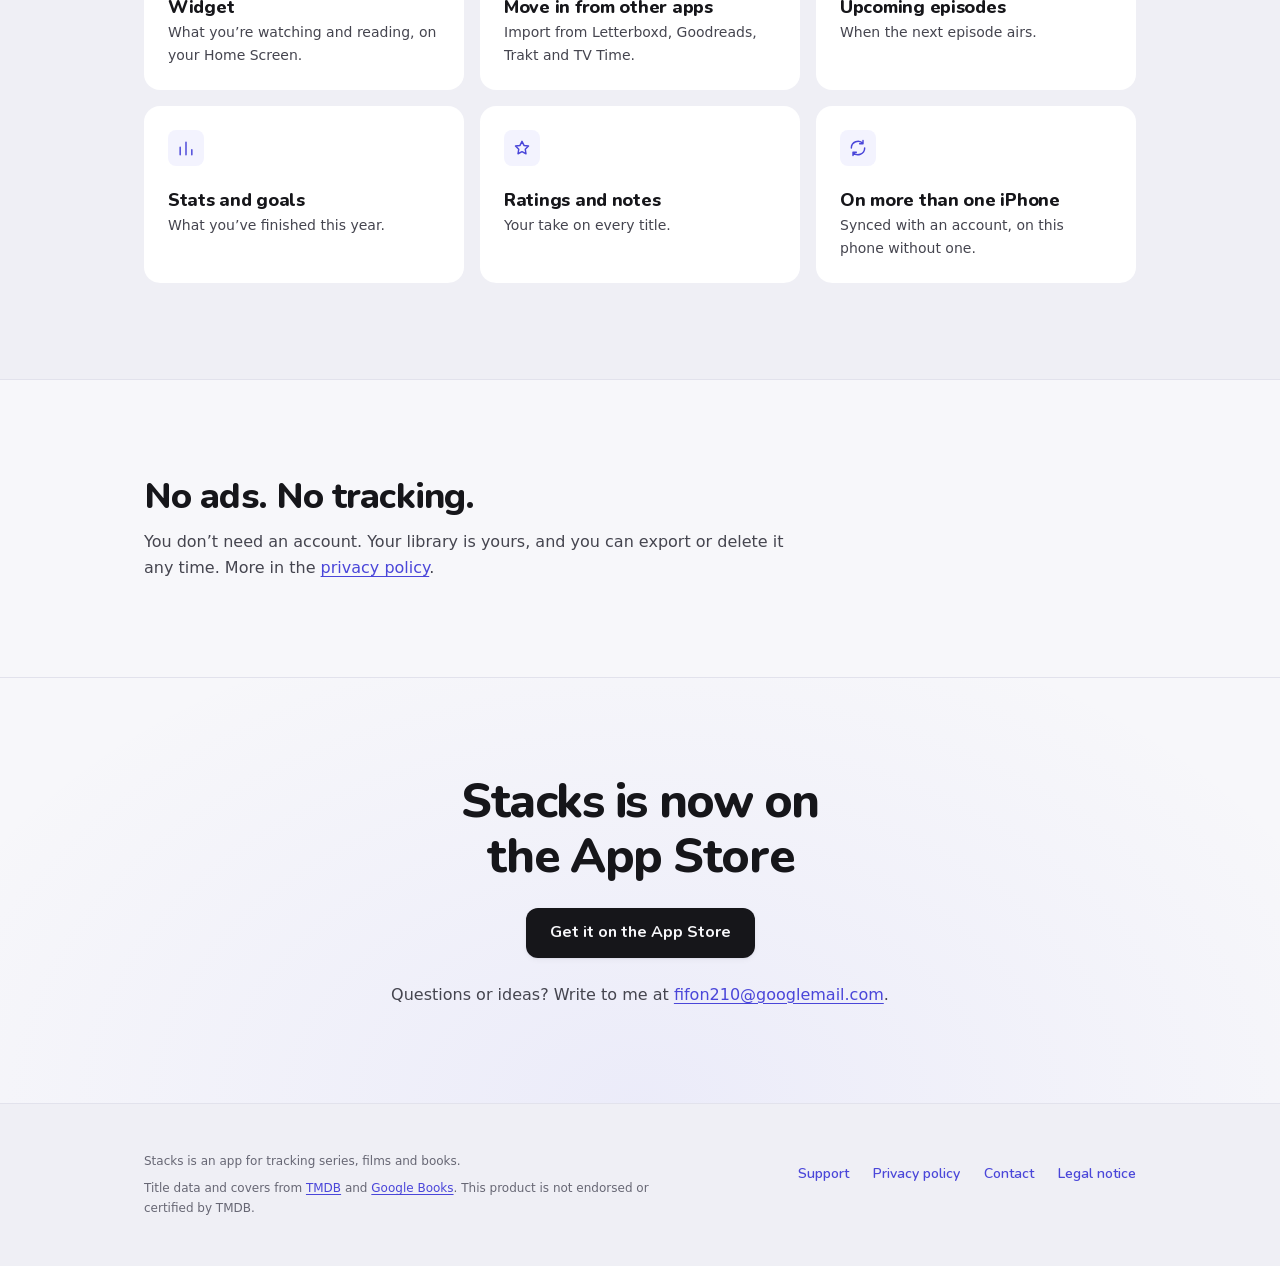
==== commit 4a3df4e3: "site: widget and import for 1.0.2, contact form, updated privacy policy Co-Authored-By: Claude Opus " ====
--- a/index.html
+++ b/index.html
@@ -226,6 +226,16 @@
 
       <ul class="tiles">
         <li class="tile">
+          <svg viewBox="0 0 24 24" aria-hidden="true"><rect x="3.5" y="3.5" width="17" height="17" rx="4"/><rect x="7" y="7" width="4" height="6" rx="1"/><path d="M14 8h3M14 11h3M7 16.5h10"/></svg>
+          <h3><span class="l" lang="de">Widget</span><span class="l" lang="en">Widget</span></h3>
+          <p><span class="l" lang="de">Was du gerade schaust und liest, auf dem Home-Bildschirm.</span><span class="l" lang="en">What you’re watching and reading, on your Home Screen.</span></p>
+        </li>
+        <li class="tile">
+          <svg viewBox="0 0 24 24" aria-hidden="true"><path d="M12 3v11M7.5 9.5L12 14l4.5-4.5M4 15v3.5A2.5 2.5 0 0 0 6.5 21h11a2.5 2.5 0 0 0 2.5-2.5V15"/></svg>
+          <h3><span class="l" lang="de">Umzug aus anderen Apps</span><span class="l" lang="en">Move in from other apps</span></h3>
+          <p><span class="l" lang="de">Import aus Letterboxd, Goodreads, Trakt und TV Time.</span><span class="l" lang="en">Import from Letterboxd, Goodreads, Trakt and TV Time.</span></p>
+        </li>
+        <li class="tile">
           <svg viewBox="0 0 24 24" aria-hidden="true"><rect x="3.5" y="5" width="17" height="15" rx="3"/><path d="M3.5 10h17M8 3v4M16 3v4"/></svg>
           <h3><span class="l" lang="de">Kommende Folgen</span><span class="l" lang="en">Upcoming episodes</span></h3>
           <p><span class="l" lang="de">Wann die nächste Folge kommt.</span><span class="l" lang="en">When the next episode airs.</span></p>
@@ -294,7 +304,7 @@
     <nav>
       <a href="support/"><span class="l" lang="de">Support</span><span class="l" lang="en">Support</span></a>
       <a href="privacy-policy/"><span class="l" lang="de">Datenschutz</span><span class="l" lang="en">Privacy policy</span></a>
-      <a href="mailto:fifon210@googlemail.com"><span class="l" lang="de">Kontakt</span><span class="l" lang="en">Contact</span></a>
+      <a href="kontakt/"><span class="l" lang="de">Kontakt</span><span class="l" lang="en">Contact</span></a>
       <a href="privacy-policy/#impressum"><span class="l" lang="de">Impressum</span><span class="l" lang="en">Legal notice</span></a>
     </nav>
   </div>
--- a/assets/stacks.css
+++ b/assets/stacks.css
@@ -404,7 +404,8 @@
   grid-template-columns: 1fr;
 }
 @media (min-width: 34rem) { .tiles { grid-template-columns: repeat(2, 1fr); } }
-@media (min-width: 60rem) { .tiles { grid-template-columns: repeat(4, 1fr); } }
+/* Drei statt vier: sechs Kacheln ergeben zwei volle Reihen statt 4 + 2. */
+@media (min-width: 60rem) { .tiles { grid-template-columns: repeat(3, 1fr); } }
 /* Kein Rahmen: --paper-raised hebt sich schon vom --paper-sunken des Bands ab. */
 .tile {
   background: var(--paper-raised);
@@ -486,6 +487,7 @@
   padding: 1rem 1.5rem; margin: 0 0 2rem;
 }
 .callout p { margin: 0; font-size: 0.875rem; }
+.callout--notice p { font-size: inherit; }
 .linkish {
   appearance: none; background: none; border: 0; padding: 0;
   font: inherit; color: var(--indigo-deep); cursor: pointer;
@@ -504,6 +506,29 @@
 }
 .contact p:last-child { margin-bottom: 0; }
 .contact .l { display: inline; }
+
+/* ── Kontaktformular ───────────────────────────────────── */
+
+.contact-form { display: grid; gap: 0.5rem; }
+.contact-form label { font-family: var(--display); font-weight: 600; font-size: 0.9375rem; color: var(--ink); margin-top: 0.75rem; }
+.contact-form input, .contact-form textarea {
+  font: inherit; color: var(--ink); background: var(--paper-raised);
+  border: 1px solid var(--rule-strong); border-radius: 8px;
+  padding: 0.75rem; width: 100%; box-sizing: border-box;
+}
+.contact-form textarea { resize: vertical; min-height: 10rem; }
+.contact-form input:focus-visible, .contact-form textarea:focus-visible { outline: 2px solid var(--indigo); outline-offset: 1px; }
+.contact-form__trap { position: absolute; left: -10000px; width: 1px; height: 1px; overflow: hidden; }
+.contact-form__note { font-size: 0.875rem; margin: 1rem 0 0.5rem !important; }
+.contact-form button {
+  justify-self: start; font-family: var(--display); font-weight: 700; font-size: 1rem;
+  color: var(--on-indigo); background: var(--indigo-deep); border: 0; border-radius: 10px;
+  padding: 0.75rem 1.5rem; cursor: pointer;
+}
+.contact-form button:hover { background: var(--indigo); }
+.form-status { background: var(--indigo-wash); border-left: 3px solid var(--indigo); border-radius: 0 8px 8px 0; padding: 1rem 1.5rem; margin: 0 0 2rem; }
+.form-status--error { border-left-color: var(--film); }
+.form-status p { margin: 0 !important; color: var(--ink) !important; }
 
 /* ── Fußzeile ──────────────────────────────────────────── */
 
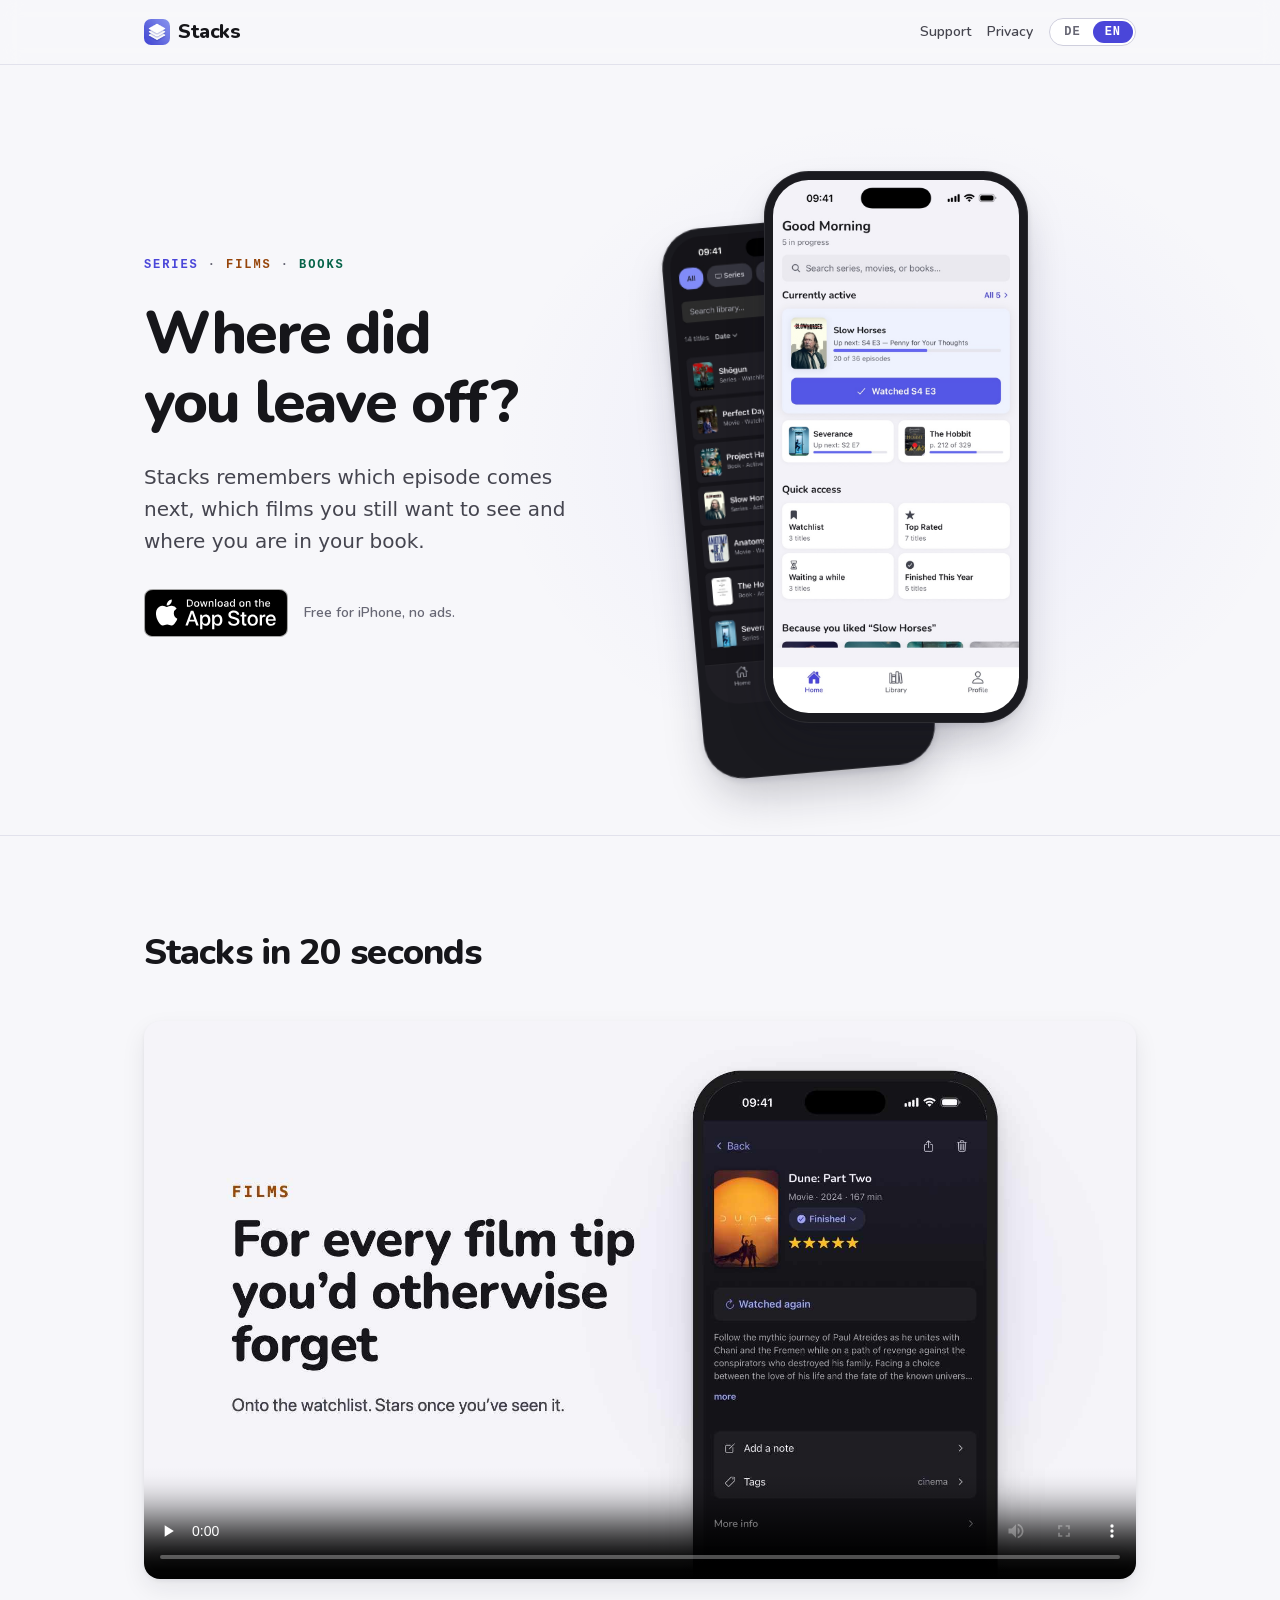
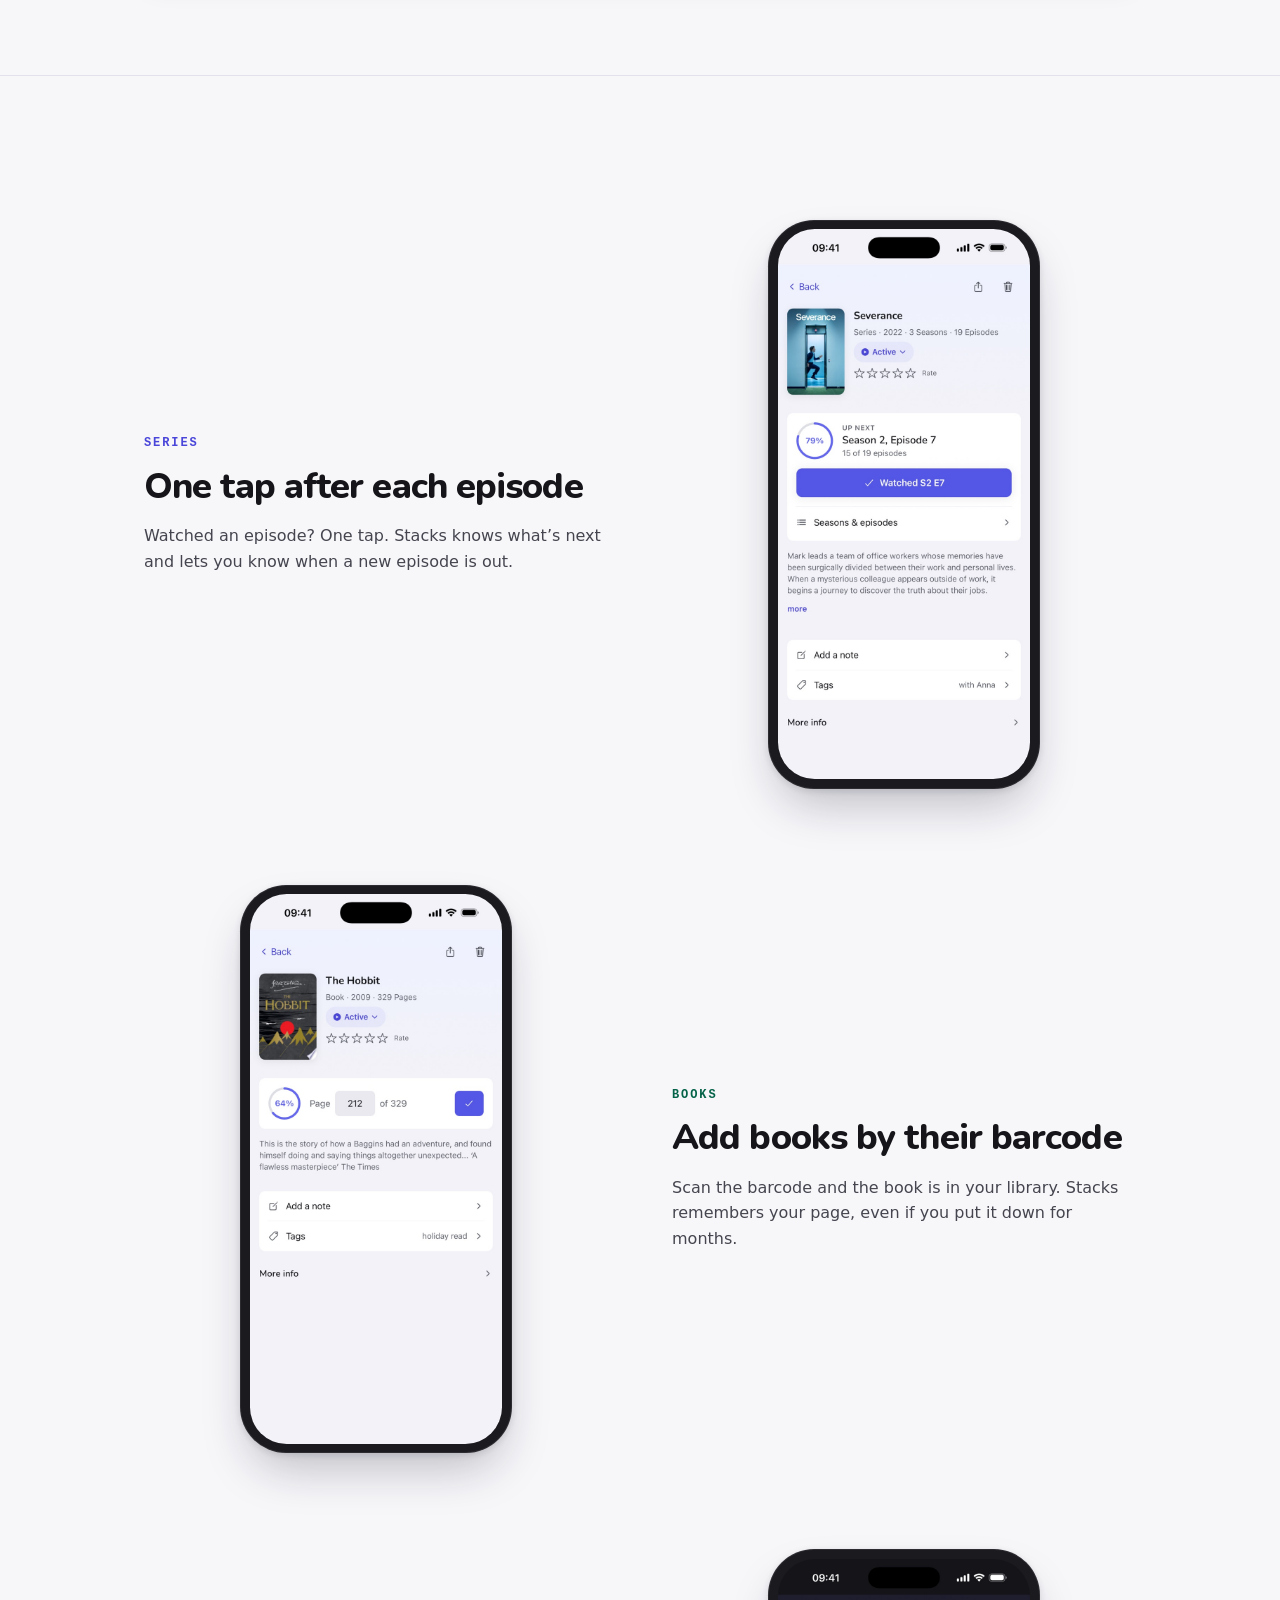
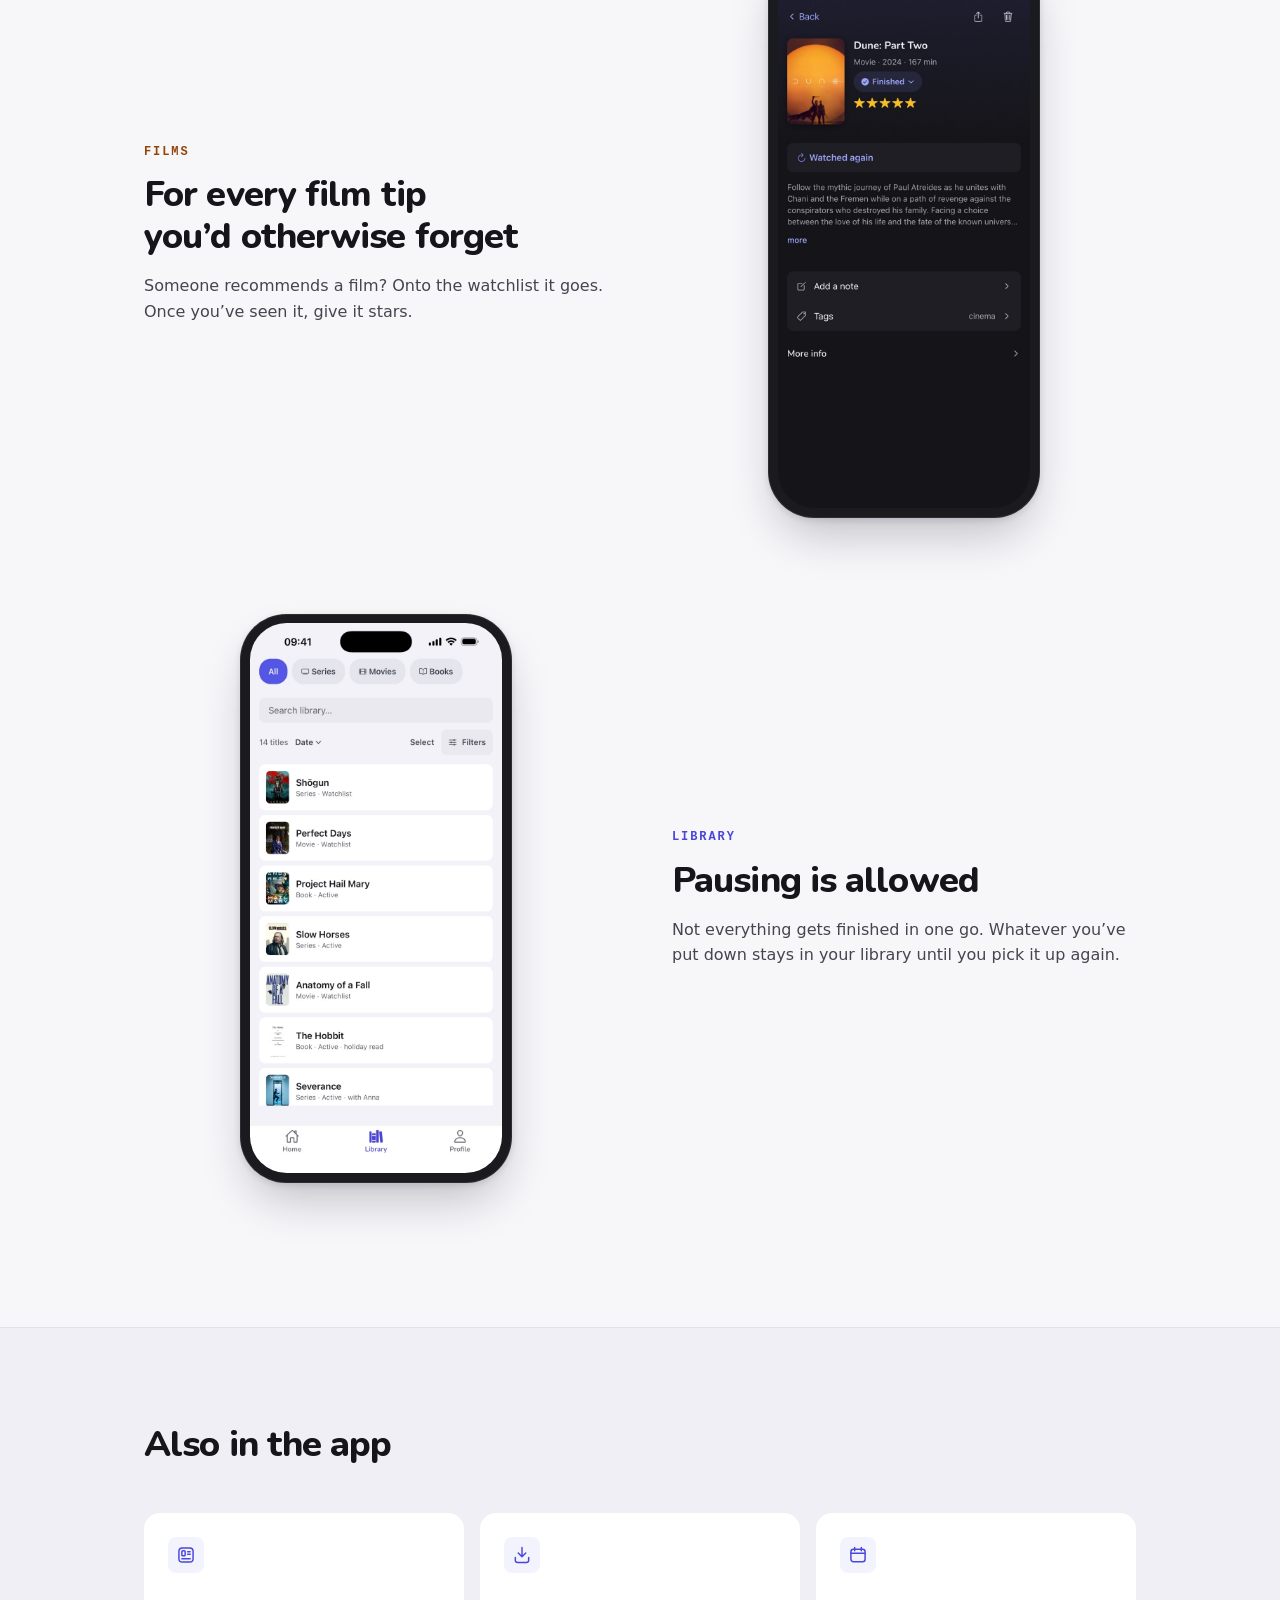
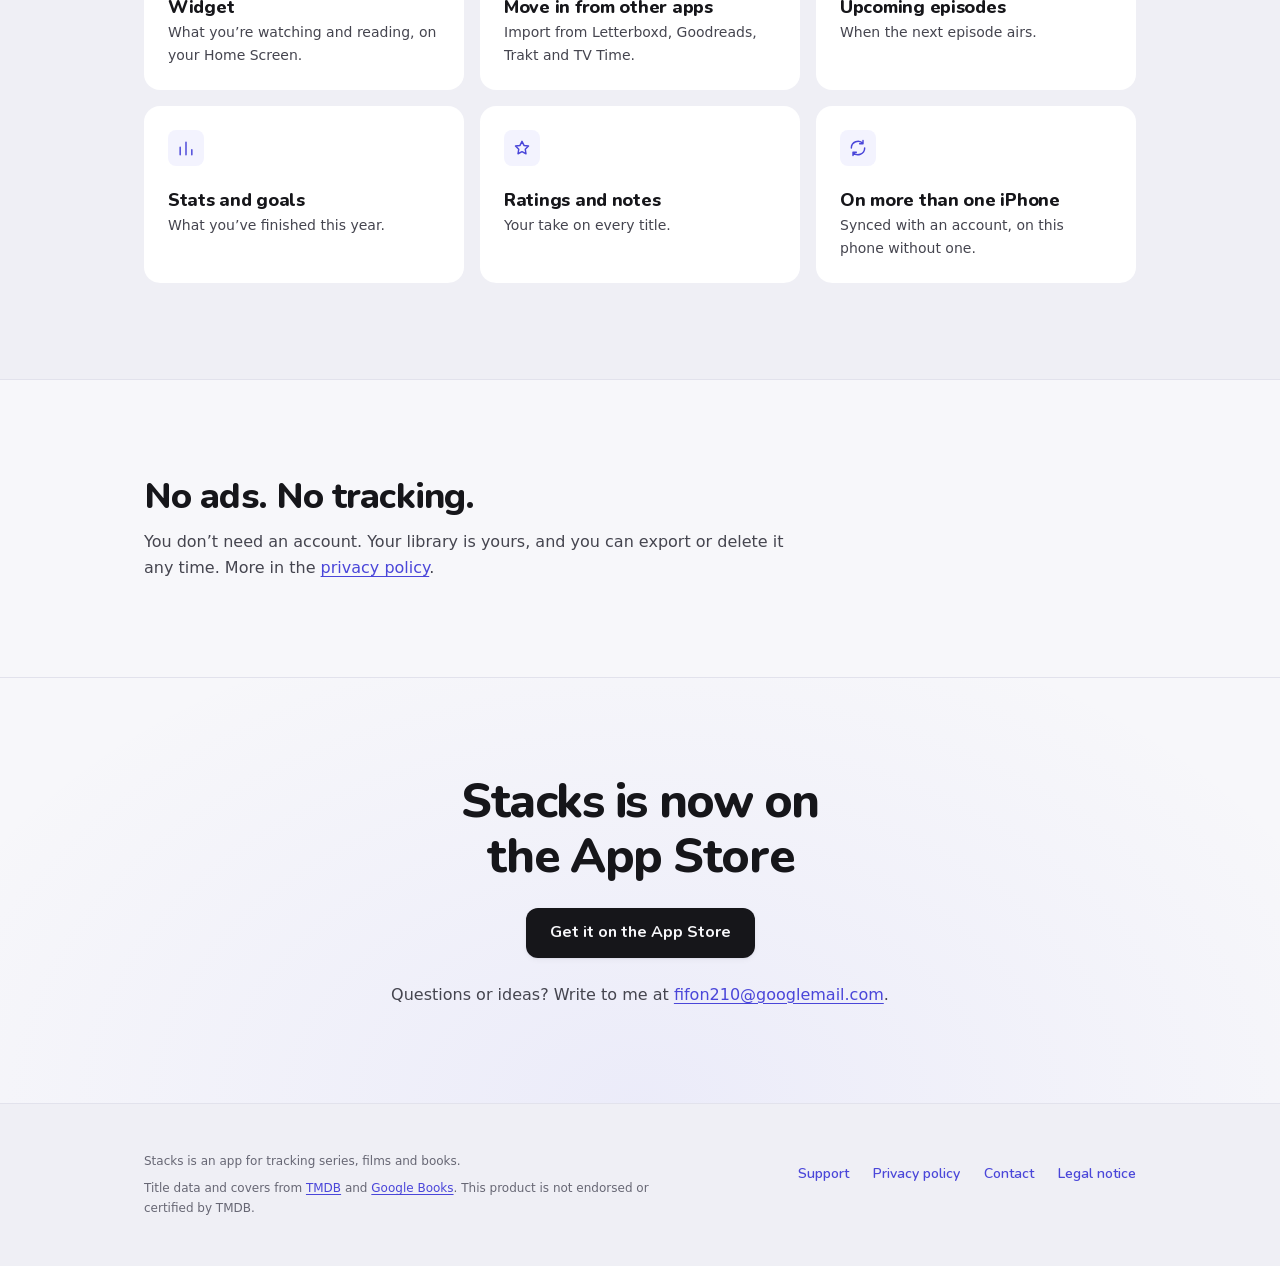
==== commit f7a15e50: "site: screenshots and app film for 1.0.6 Mirrors Bob426/stacks#147 (docs/site only, without its vide" ====
--- a/index.html
+++ b/index.html
@@ -86,9 +86,9 @@
         </figure>
         <figure class="phone phone--front">
           <img class="l" lang="de" src="assets/shots/home.jpg" width="718" height="1560" loading="lazy"
-               alt="Startbildschirm von Stacks: die aktive Serie mit Fortschrittsbalken und Button für die nächste Folge, darunter ein Buch mit Seitenstand und die kommenden Folgen.">
+               alt="Startbildschirm von Stacks: die aktive Serie mit Fortschrittsbalken und dem Button „S4 E3 gesehen“, darunter eine weitere Serie, ein Buch mit Seitenstand und der Schnellzugriff auf Listen.">
           <img class="l" lang="en" src="assets/shots/home-en.jpg" width="718" height="1560" loading="lazy"
-               alt="The Stacks home screen: the active series with a progress bar and a button for the next episode, below it a book with its page count and the upcoming episodes.">
+               alt="The Stacks home screen: the active series with a progress bar and the “Watched S4 E3” button, below it another series, a book with its page and quick access to lists.">
         </figure>
       </div>
     </div>
@@ -146,9 +146,9 @@
         </div>
         <figure class="phone">
           <img class="l" lang="de" src="assets/shots/series.jpg" width="718" height="1560" loading="lazy"
-               alt="Detailansicht der Serie Severance: Status Aktiv, 79 Prozent gesehen, Staffel 2 Folge 7 als Nächstes.">
+               alt="Detailansicht der Serie Severance: Status Aktiv, 79 Prozent gesehen, Staffel 2 Folge 7 als Nächstes, mit dem Button „S2 E7 gesehen“.">
           <img class="l" lang="en" src="assets/shots/series-en.jpg" width="718" height="1560" loading="lazy"
-               alt="Detail view of the series Severance: status Active, 79 percent watched, season 2 episode 7 up next.">
+               alt="Detail view of the series Severance: status Active, 79 percent watched, season 2 episode 7 up next, with the “Watched S2 E7” button.">
         </figure>
       </article>
 
@@ -166,9 +166,9 @@
         </div>
         <figure class="phone">
           <img class="l" lang="de" src="assets/shots/book.jpg" width="718" height="1560" loading="lazy"
-               alt="Detailansicht des Buchs Der Hobbit: Seite 212 von 462, 46 Prozent gelesen.">
+               alt="Detailansicht des Buchs Der Hobbit: Seite 212 von 444, 48 Prozent gelesen.">
           <img class="l" lang="en" src="assets/shots/book-en.jpg" width="718" height="1560" loading="lazy"
-               alt="Detail view of the book The Hobbit: page 212 of 292, 73 percent read.">
+               alt="Detail view of the book The Hobbit: page 212 of 329, 64 percent read.">
         </figure>
       </article>
 
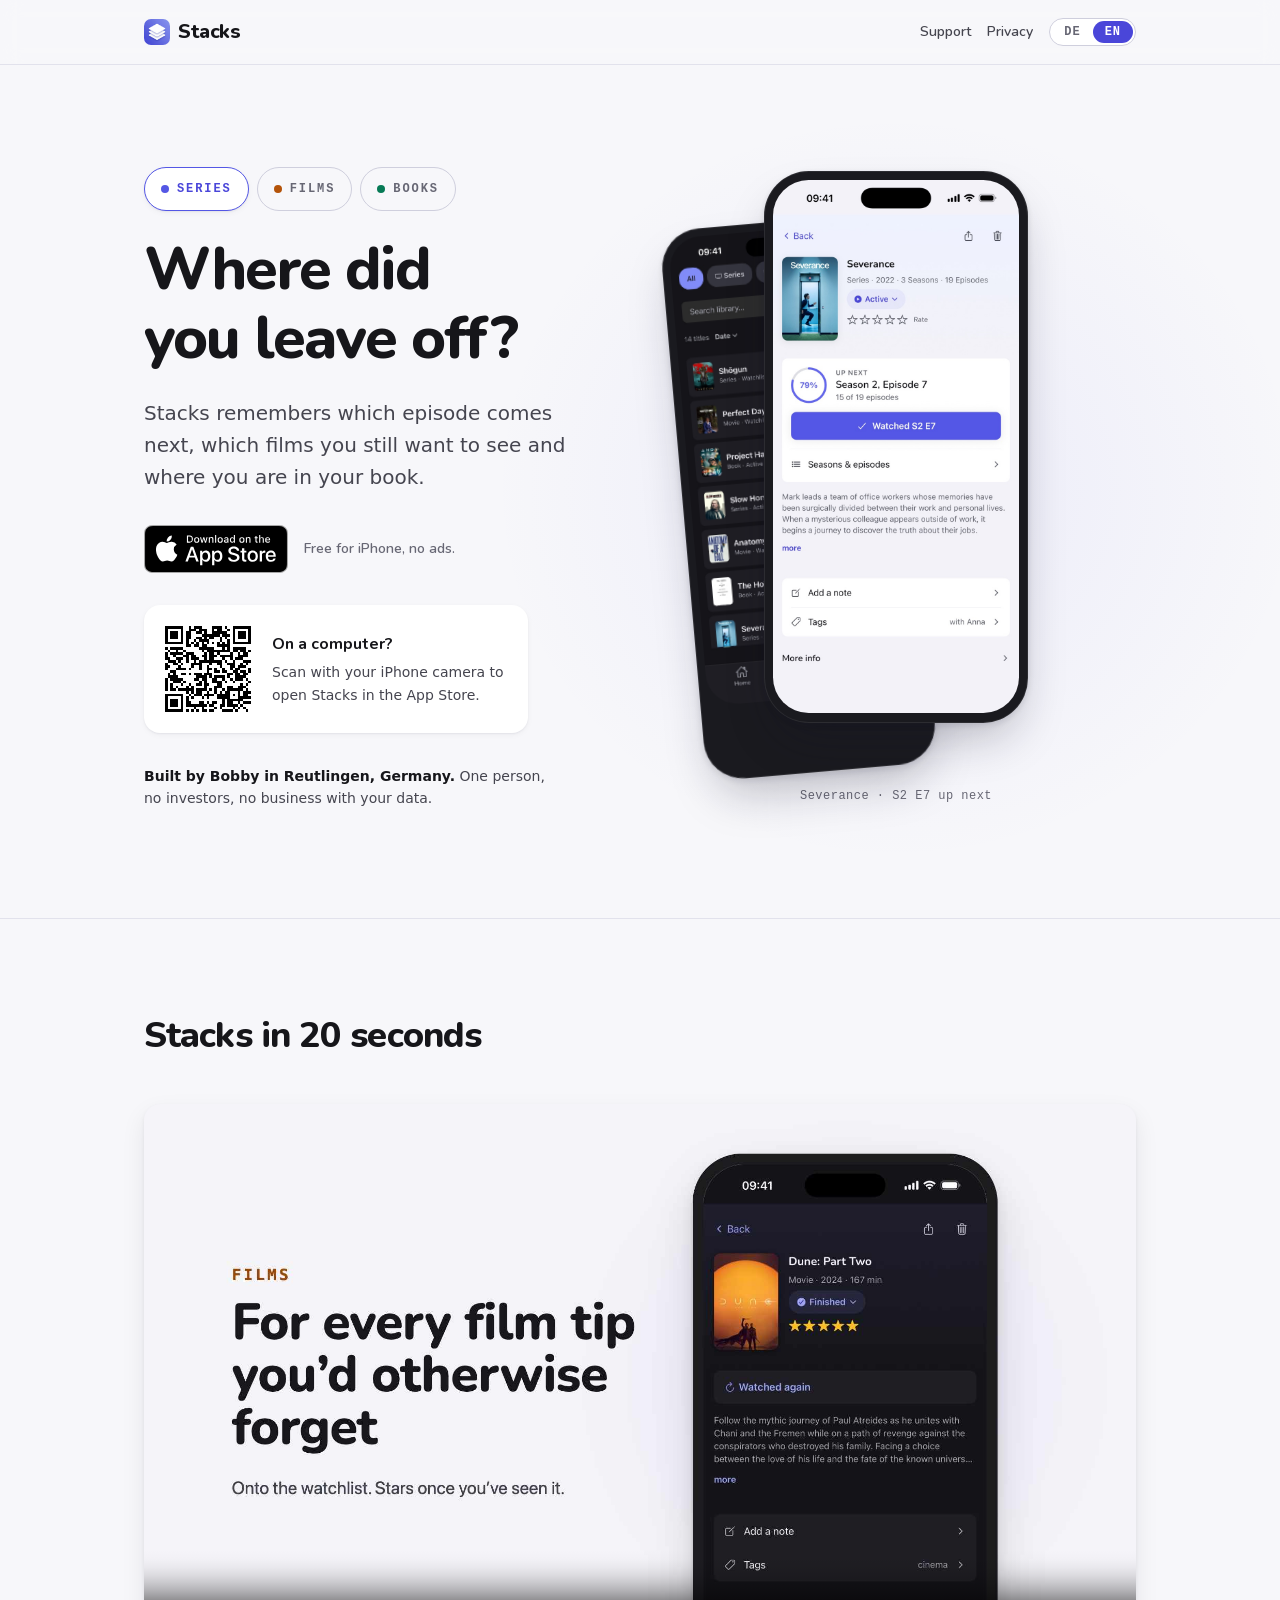
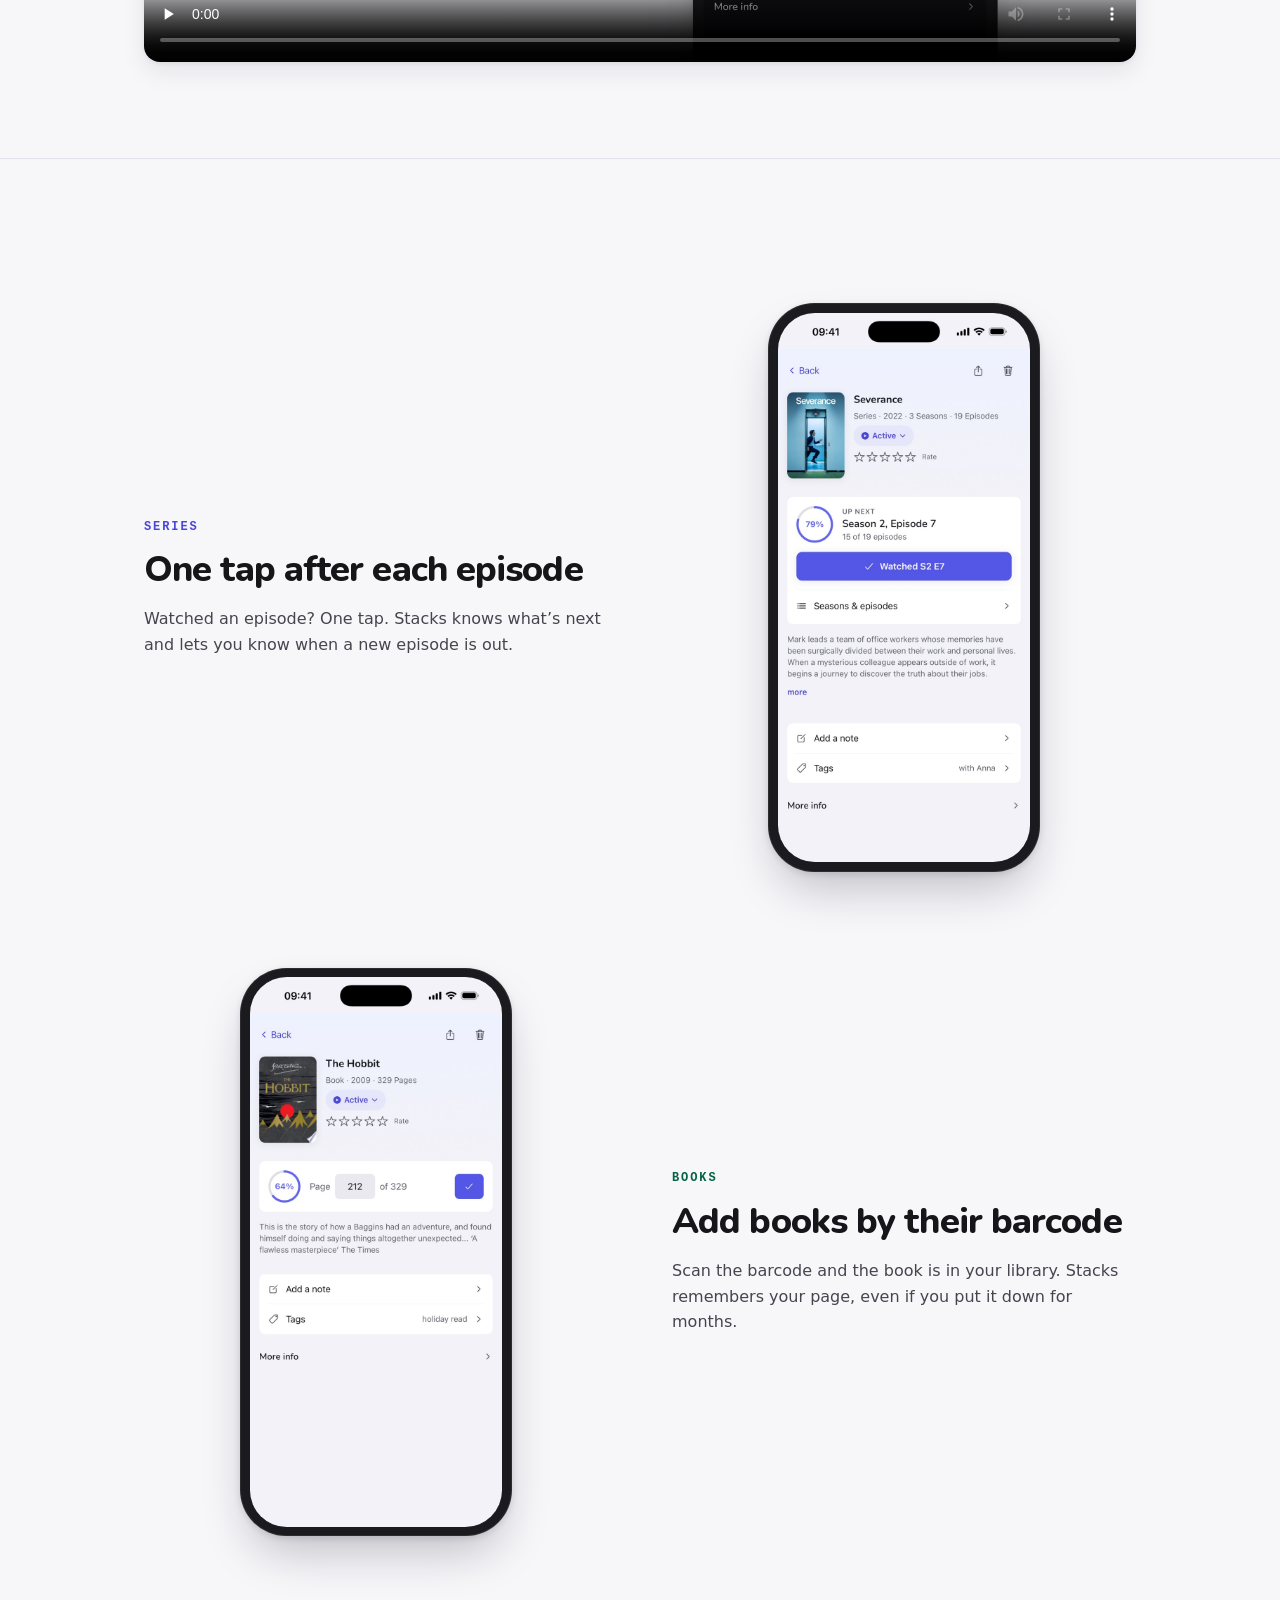
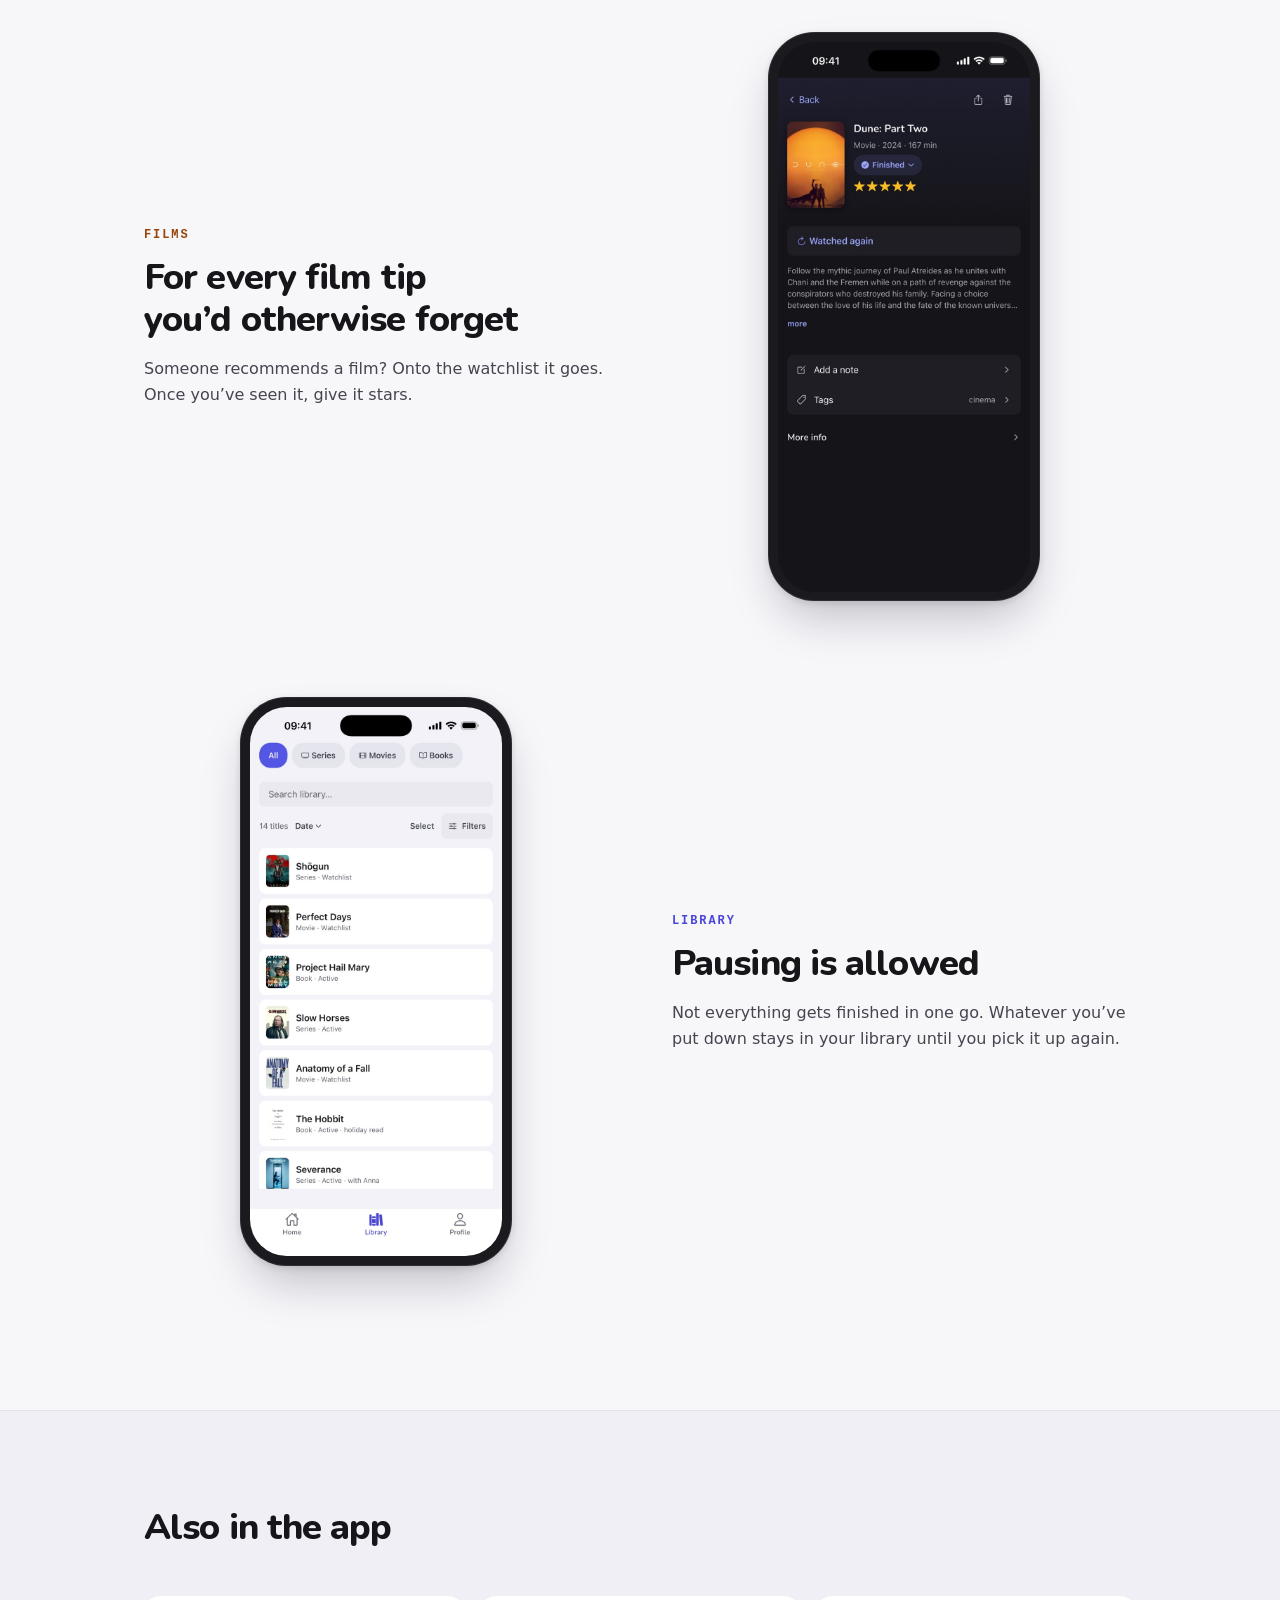
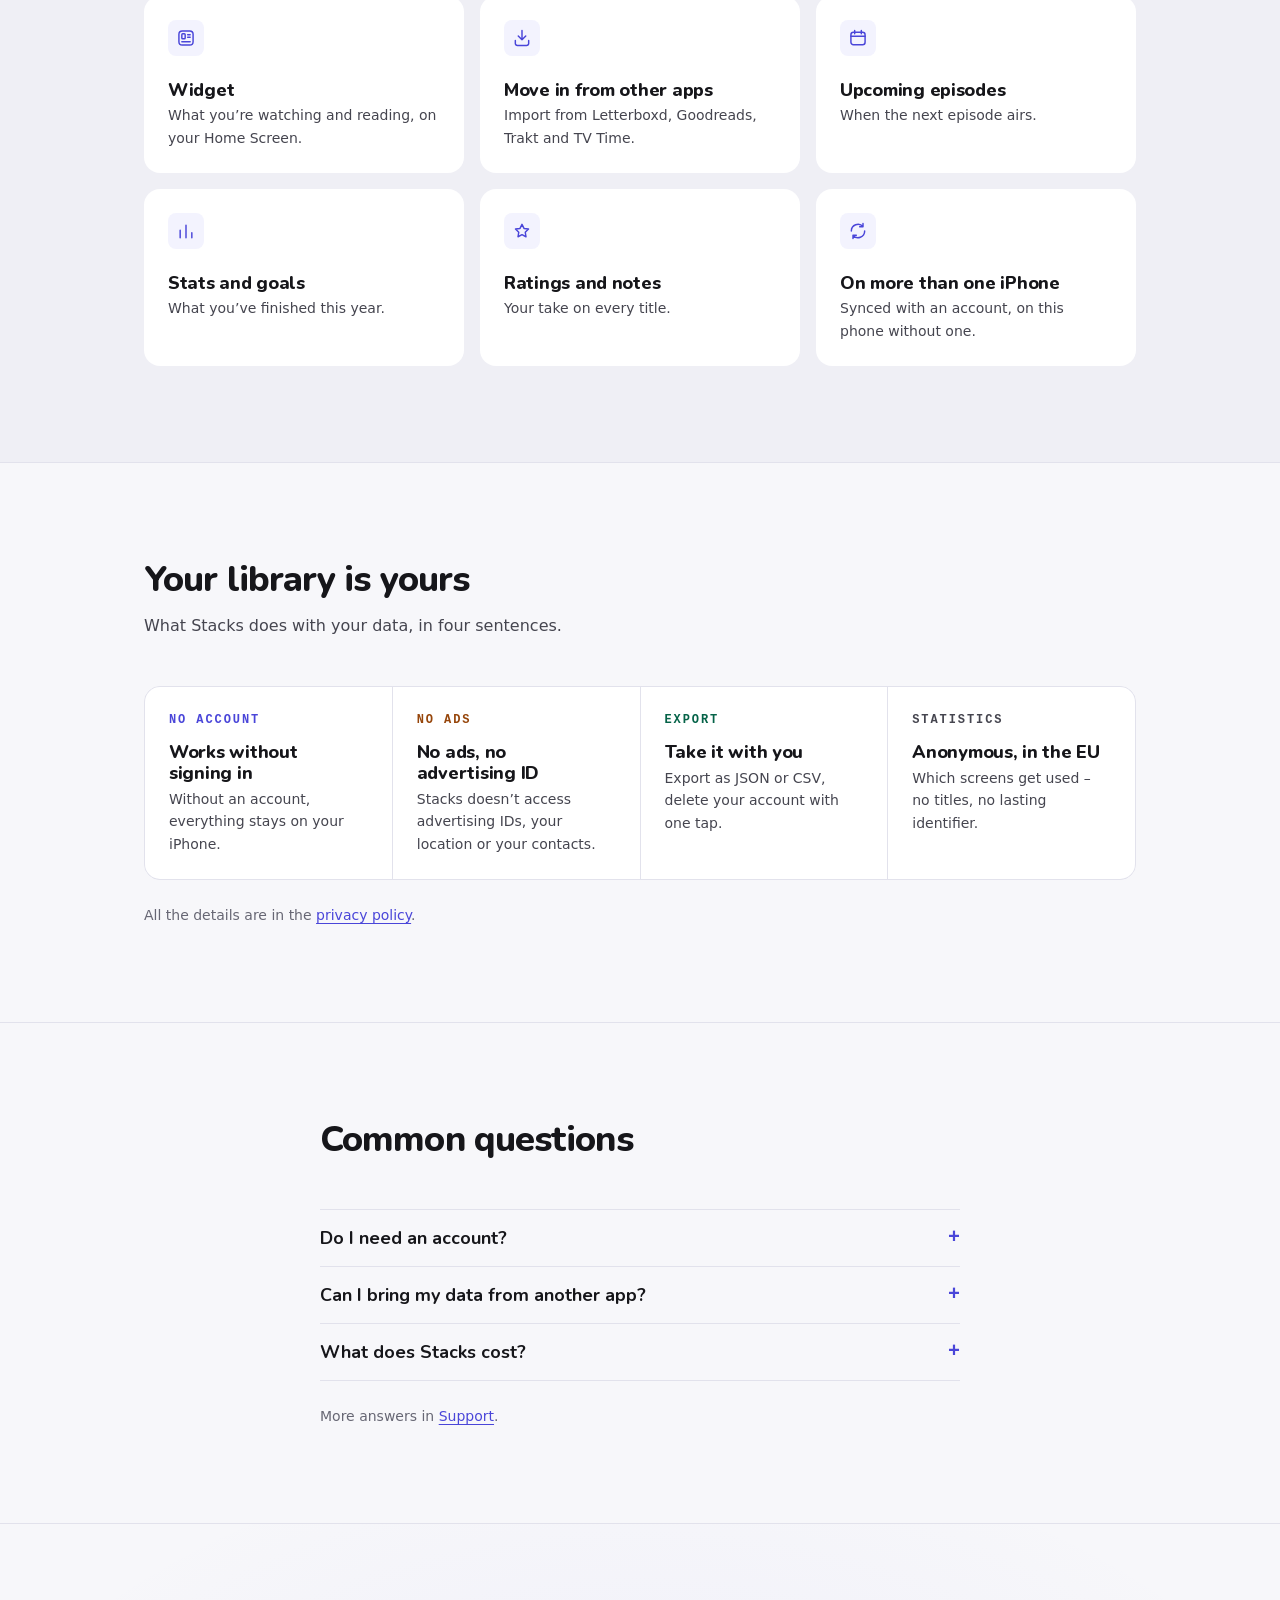
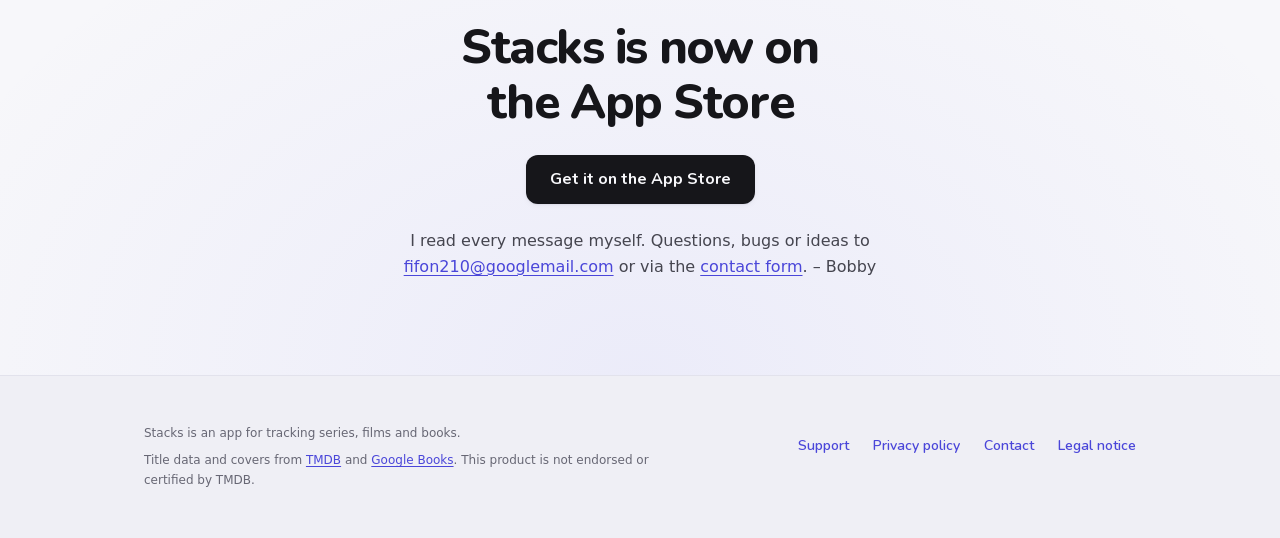
==== commit 527b670c: "site: homepage variant D, searchable support, privacy summary, contact topics Mirrors Bob426/stacks#" ====
--- a/index.html
+++ b/index.html
@@ -12,8 +12,9 @@
 <script src="assets/site.js"></script>
 <script>
   /* Hero-Screenshots nur in der Sprache vorladen, die site.js gerade gesetzt hat — die
-     Bilder selbst sind lazy, damit die ausgeblendete Sprache gar nicht lädt (228 KB). */
-  ['home', 'library-dark'].forEach(function (name) {
+     Bilder selbst sind lazy, damit die ausgeblendete Sprache gar nicht lädt (228 KB).
+     Mit JavaScript zeigt der Umschalter zuerst Serien; home.jpg ist nur der Fallback ohne JS. */
+  ['series', 'library-dark'].forEach(function (name) {
     var link = document.createElement('link');
     link.rel = 'preload'; link.as = 'image';
     link.href = 'assets/shots/' + name + (document.documentElement.lang === 'en' ? '-en' : '') + '.jpg';
@@ -51,6 +52,11 @@
   <section class="hero">
     <div class="shell hero__inner">
       <div class="hero__copy">
+        <div class="media-tabs" role="tablist" aria-label="Medientyp">
+          <button type="button" role="tab" id="tab-series" data-kind="series" aria-selected="true" aria-controls="hero-phones"><span class="l" lang="de">Serien</span><span class="l" lang="en">Series</span></button>
+          <button type="button" role="tab" id="tab-film" data-kind="film" aria-selected="false" aria-controls="hero-phones" tabindex="-1"><span class="l" lang="de">Filme</span><span class="l" lang="en">Films</span></button>
+          <button type="button" role="tab" id="tab-book" data-kind="book" aria-selected="false" aria-controls="hero-phones" tabindex="-1"><span class="l" lang="de">Bücher</span><span class="l" lang="en">Books</span></button>
+        </div>
         <p class="eyebrow">
           <span class="l" lang="de"><span class="is-series">Serien</span> · <span class="is-film">Filme</span> · <span class="is-book">Bücher</span></span>
           <span class="l" lang="en"><span class="is-series">Series</span> · <span class="is-film">Films</span> · <span class="is-book">Books</span></span>
@@ -76,20 +82,52 @@
             <span class="l" lang="en">Free for iPhone, no ads.</span>
           </p>
         </div>
+
+        <div class="qr-card">
+          <a class="l" lang="de" href="https://apps.apple.com/de/app/stacks-mediatracker/id6795250381"><img src="assets/qr-de.svg" width="96" height="96" alt="QR-Code zum App Store" loading="lazy"></a>
+          <a class="l" lang="en" href="https://apps.apple.com/us/app/stacks-mediatracker/id6795250381"><img src="assets/qr-en.svg" width="96" height="96" alt="QR code for the App Store" loading="lazy"></a>
+          <div>
+            <p class="qr-card__title"><span class="l" lang="de">Gerade am Computer?</span><span class="l" lang="en">On a computer?</span></p>
+            <p class="qr-card__text"><span class="l" lang="de">Mit der iPhone-Kamera scannen, und Stacks öffnet sich direkt im App Store.</span><span class="l" lang="en">Scan with your iPhone camera to open Stacks in the App Store.</span></p>
+          </div>
+        </div>
+
+        <!-- Bewusst ohne Foto (Wunsch des Autors). -->
+        <p class="byline">
+          <span class="l" lang="de"><strong>Gebaut von Bobby in Reutlingen.</strong> Eine Person, keine Investoren, kein Geschäft mit deinen Daten.</span>
+          <span class="l" lang="en"><strong>Built by Bobby in Reutlingen, Germany.</strong> One person, no investors, no business with your data.</span>
+        </p>
       </div>
 
       <!-- lazy + Preload im <head>: siehe dort. -->
-      <div class="hero__phones">
+      <div class="hero__phones" id="hero-phones" role="tabpanel" aria-labelledby="tab-series">
         <figure class="phone phone--back">
           <img class="l" lang="de" src="assets/shots/library-dark.jpg" width="718" height="1560" alt="" loading="lazy">
           <img class="l" lang="en" src="assets/shots/library-dark-en.jpg" width="718" height="1560" alt="" loading="lazy">
         </figure>
         <figure class="phone phone--front">
-          <img class="l" lang="de" src="assets/shots/home.jpg" width="718" height="1560" loading="lazy"
+          <img class="l" lang="de" data-home src="assets/shots/home.jpg" width="718" height="1560" loading="lazy"
                alt="Startbildschirm von Stacks: die aktive Serie mit Fortschrittsbalken und dem Button „S4 E3 gesehen“, darunter eine weitere Serie, ein Buch mit Seitenstand und der Schnellzugriff auf Listen.">
-          <img class="l" lang="en" src="assets/shots/home-en.jpg" width="718" height="1560" loading="lazy"
+          <img class="l" lang="en" data-home src="assets/shots/home-en.jpg" width="718" height="1560" loading="lazy"
                alt="The Stacks home screen: the active series with a progress bar and the “Watched S4 E3” button, below it another series, a book with its page and quick access to lists.">
-        </figure>
+          <img class="l is-active" lang="de" data-tab="series" src="assets/shots/series.jpg" width="718" height="1560" loading="lazy"
+               alt="Detailansicht der Serie Severance: Status Aktiv, 79 Prozent gesehen, Staffel 2 Folge 7 als Nächstes, mit dem Button „S2 E7 gesehen“.">
+          <img class="l is-active" lang="en" data-tab="series" src="assets/shots/series-en.jpg" width="718" height="1560" loading="lazy"
+               alt="Detail view of the series Severance: status Active, 79 percent watched, season 2 episode 7 up next, with the “Watched S2 E7” button.">
+          <img class="l" lang="de" data-tab="film" src="assets/shots/movie-dark.jpg" width="718" height="1560" loading="lazy"
+               alt="Detailansicht des Films Dune: Part Two im Dark Mode, mit fünf Sternen bewertet und als Fertig markiert.">
+          <img class="l" lang="en" data-tab="film" src="assets/shots/movie-dark-en.jpg" width="718" height="1560" loading="lazy"
+               alt="Detail view of the film Dune: Part Two in dark mode, rated five stars and marked as finished.">
+          <img class="l" lang="de" data-tab="book" src="assets/shots/book.jpg" width="718" height="1560" loading="lazy"
+               alt="Detailansicht des Buchs Der Hobbit: Seite 212 von 444, 48 Prozent gelesen.">
+          <img class="l" lang="en" data-tab="book" src="assets/shots/book-en.jpg" width="718" height="1560" loading="lazy"
+               alt="Detail view of the book The Hobbit: page 212 of 329, 64 percent read.">
+        </figure>
+        <p class="hero__caption" aria-live="polite">
+          <span class="is-active" lang="de" data-tab="series">Severance · S2 E7 als Nächstes</span><span class="is-active" lang="en" data-tab="series">Severance · S2 E7 up next</span>
+          <span lang="de" data-tab="film">Dune: Part Two · fünf Sterne</span><span lang="en" data-tab="film">Dune: Part Two · five stars</span>
+          <span lang="de" data-tab="book">Der Hobbit · Seite 212 von 444</span><span lang="en" data-tab="book">The Hobbit · page 212 of 329</span>
+        </p>
       </div>
     </div>
   </section>
@@ -108,22 +146,22 @@
            Schrift im Film 6–9 px hoch. Ausgeblendete Videos laden nichts. -->
       <video class="promo__video promo__video--h l" lang="de" controls playsinline preload="none" width="1920" height="1080"
              poster="assets/video/stacks-de.jpg"
-             aria-label="Kurzfilm, 20 Sekunden: Stacks merkt sich die nächste Folge einer Serie, die Seite im Buch und die Sterne für einen Film. Ohne Werbung, ohne Tracking, kostenlos fürs iPhone.">
+             aria-label="Kurzfilm, 20 Sekunden: Stacks merkt sich die nächste Folge einer Serie, die Seite im Buch und die Sterne für einen Film. Ohne Werbung, ohne Nutzerprofil, kostenlos fürs iPhone.">
         <source src="assets/video/stacks-de.mp4" type="video/mp4">
       </video>
       <video class="promo__video promo__video--h l" lang="en" controls playsinline preload="none" width="1920" height="1080"
              poster="assets/video/stacks-en.jpg"
-             aria-label="Short film, 20 seconds: Stacks remembers a series' next episode, your page in a book and the stars for a film. No ads, no tracking, free for iPhone.">
+             aria-label="Short film, 20 seconds: Stacks remembers a series' next episode, your page in a book and the stars for a film. No ads, no user profile, free for iPhone.">
         <source src="assets/video/stacks-en.mp4" type="video/mp4">
       </video>
       <video class="promo__video promo__video--v l" lang="de" controls playsinline preload="none" width="1080" height="1920"
              poster="assets/video/stacks-v-de.jpg"
-             aria-label="Kurzfilm, 20 Sekunden: Stacks merkt sich die nächste Folge einer Serie, die Seite im Buch und die Sterne für einen Film. Ohne Werbung, ohne Tracking, kostenlos fürs iPhone.">
+             aria-label="Kurzfilm, 20 Sekunden: Stacks merkt sich die nächste Folge einer Serie, die Seite im Buch und die Sterne für einen Film. Ohne Werbung, ohne Nutzerprofil, kostenlos fürs iPhone.">
         <source src="assets/video/stacks-v-de.mp4" type="video/mp4">
       </video>
       <video class="promo__video promo__video--v l" lang="en" controls playsinline preload="none" width="1080" height="1920"
              poster="assets/video/stacks-v-en.jpg"
-             aria-label="Short film, 20 seconds: Stacks remembers a series' next episode, your page in a book and the stars for a film. No ads, no tracking, free for iPhone.">
+             aria-label="Short film, 20 seconds: Stacks remembers a series' next episode, your page in a book and the stars for a film. No ads, no user profile, free for iPhone.">
         <source src="assets/video/stacks-v-en.mp4" type="video/mp4">
       </video>
     </div>
@@ -260,14 +298,85 @@
   </section>
 
   <section class="band">
-    <div class="shell trust">
-      <h2>
-        <span class="l" lang="de">Ohne Werbung. Ohne Tracking.</span>
-        <span class="l" lang="en">No ads. No tracking.</span>
-      </h2>
-      <p>
-        <span class="l" lang="de">Ein Konto brauchst du nicht. Deine Sammlung gehört dir, und du kannst sie jederzeit exportieren oder löschen. Mehr dazu in der <a href="privacy-policy/">Datenschutzerklärung</a>.</span>
-        <span class="l" lang="en">You don’t need an account. Your library is yours, and you can export or delete it any time. More in the <a href="privacy-policy/">privacy policy</a>.</span>
+    <div class="shell">
+      <div class="band__head">
+        <h2>
+          <span class="l" lang="de">Deine Sammlung gehört dir</span>
+          <span class="l" lang="en">Your library is yours</span>
+        </h2>
+        <p>
+          <span class="l" lang="de">Was Stacks mit deinen Daten macht, in vier Sätzen.</span>
+          <span class="l" lang="en">What Stacks does with your data, in four sentences.</span>
+        </p>
+      </div>
+      <ul class="facts">
+        <li>
+          <p class="kicker kicker--series"><span class="l" lang="de">Kein Konto</span><span class="l" lang="en">No account</span></p>
+          <h3><span class="l" lang="de">Funktioniert ohne Anmeldung</span><span class="l" lang="en">Works without signing in</span></h3>
+          <p><span class="l" lang="de">Ohne Konto bleibt alles lokal auf deinem iPhone.</span><span class="l" lang="en">Without an account, everything stays on your iPhone.</span></p>
+        </li>
+        <li>
+          <p class="kicker kicker--film"><span class="l" lang="de">Keine Werbung</span><span class="l" lang="en">No ads</span></p>
+          <h3><span class="l" lang="de">Keine Anzeigen, keine Werbe-ID</span><span class="l" lang="en">No ads, no advertising ID</span></h3>
+          <p><span class="l" lang="de">Stacks greift weder auf Werbe-IDs noch auf Standort oder Kontakte zu.</span><span class="l" lang="en">Stacks doesn’t access advertising IDs, your location or your contacts.</span></p>
+        </li>
+        <li>
+          <p class="kicker kicker--book"><span class="l" lang="de">Export</span><span class="l" lang="en">Export</span></p>
+          <h3><span class="l" lang="de">Jederzeit mitnehmen</span><span class="l" lang="en">Take it with you</span></h3>
+          <p><span class="l" lang="de">Export als JSON oder CSV, Konto mit einem Tipp löschen.</span><span class="l" lang="en">Export as JSON or CSV, delete your account with one tap.</span></p>
+        </li>
+        <li>
+          <p class="kicker kicker--soft"><span class="l" lang="de">Statistik</span><span class="l" lang="en">Statistics</span></p>
+          <h3><span class="l" lang="de">Anonym, in der EU</span><span class="l" lang="en">Anonymous, in the EU</span></h3>
+          <p><span class="l" lang="de">Welche Bildschirme genutzt werden – ohne Titel, ohne dauerhafte Kennung.</span><span class="l" lang="en">Which screens get used – no titles, no lasting identifier.</span></p>
+        </li>
+      </ul>
+      <p class="band__foot">
+        <span class="l" lang="de">Alle Details in der <a href="privacy-policy/">Datenschutzerklärung</a>.</span>
+        <span class="l" lang="en">All the details are in the <a href="privacy-policy/">privacy policy</a>.</span>
+      </p>
+    </div>
+  </section>
+
+  <section class="band">
+    <div class="shell shell--prose">
+      <div class="band__head">
+        <h2>
+          <span class="l" lang="de">Häufige Fragen</span>
+          <span class="l" lang="en">Common questions</span>
+        </h2>
+      </div>
+      <div class="l faq" lang="de">
+        <details>
+          <summary>Brauche ich ein Konto?</summary>
+          <p>Nein. Stacks funktioniert vollständig ohne Anmeldung – alle Einträge bleiben dann lokal auf dem Gerät. Ein Konto ist nur nötig, wenn du deine Bibliothek zwischen Geräten synchronisieren möchtest.</p>
+        </details>
+        <details>
+          <summary>Kann ich meine Daten aus einer anderen App mitnehmen?</summary>
+          <p>Ja. Stacks importiert Exporte aus Letterboxd, Goodreads, Trakt und TV Time – Serien kommen mit allen gesehenen Folgen.</p>
+        </details>
+        <details>
+          <summary>Was kostet Stacks?</summary>
+          <p>Nichts. Stacks ist kostenlos fürs iPhone und zeigt keine Werbung.</p>
+        </details>
+      </div>
+      <div class="l faq" lang="en">
+        <details>
+          <summary>Do I need an account?</summary>
+          <p>No. Stacks works fully without signing in – every entry then stays on your device. You only need an account to sync your library across devices.</p>
+        </details>
+        <details>
+          <summary>Can I bring my data from another app?</summary>
+          <p>Yes. Stacks imports exports from Letterboxd, Goodreads, Trakt and TV Time – shows come in with every episode you watched.</p>
+        </details>
+        <details>
+          <summary>What does Stacks cost?</summary>
+          <p>Nothing. Stacks is free for iPhone and shows no ads.</p>
+        </details>
+      </div>
+      <p class="band__foot">
+        <span class="l" lang="de">Mehr Antworten im <a href="support/">Support</a>.</span>
+        <span class="l" lang="en">More answers in <a href="support/">Support</a>.</span>
       </p>
     </div>
   </section>
@@ -281,8 +390,8 @@
       <a class="badge l" lang="de" href="https://apps.apple.com/de/app/stacks-mediatracker/id6795250381">Im App Store laden</a>
       <a class="badge l" lang="en" href="https://apps.apple.com/us/app/stacks-mediatracker/id6795250381">Get it on the App Store</a>
       <p class="closer__note">
-        <span class="l" lang="de">Fragen oder Wünsche? Schreib mir an <a href="mailto:fifon210@googlemail.com">fifon210@googlemail.com</a>.</span>
-        <span class="l" lang="en">Questions or ideas? Write to me at <a href="mailto:fifon210@googlemail.com">fifon210@googlemail.com</a>.</span>
+        <span class="l" lang="de">Ich lese jede Nachricht selbst. Fragen, Fehler oder Wünsche an <a href="mailto:fifon210@googlemail.com">fifon210@googlemail.com</a> oder übers <a href="kontakt/">Kontaktformular</a>. – Bobby</span>
+        <span class="l" lang="en">I read every message myself. Questions, bugs or ideas to <a href="mailto:fifon210@googlemail.com">fifon210@googlemail.com</a> or via the <a href="kontakt/">contact form</a>. – Bobby</span>
       </p>
     </div>
   </section>
--- a/assets/stacks.css
+++ b/assets/stacks.css
@@ -440,10 +440,210 @@
   @keyframes rise { from { opacity: 0; translate: 0 24px; } to { opacity: 1; translate: 0 0; } }
 }
 
-/* Vertrauensblock */
-.trust > * { max-width: 40rem; }
-.trust h2 { font-size: clamp(1.5rem, 4vw, 2.25rem); letter-spacing: -0.025em; margin-bottom: 0.75rem; }
-.trust p { color: var(--ink-soft); margin: 0; }
+/* ── Hero: Umschalter Serien / Filme / Bücher ─────────── */
+
+/* Ohne JavaScript bleibt die alte Eyebrow mit home.jpg stehen; site.js setzt
+   data-tabs, sobald der Umschalter funktioniert. */
+.media-tabs, .hero__caption, .phone--front img[data-tab] { display: none; }
+html[data-tabs] .media-tabs { display: flex; }
+html[data-tabs] .hero__caption { display: block; }
+html[data-tabs] .hero__copy > .eyebrow, html[data-tabs] .phone--front img[data-home] { display: none; }
+/* Nur das aktive Bild in der aktiven Sprache. */
+html[data-tabs][data-lang="de"] .phone--front img[data-tab][lang="de"].is-active,
+html[data-tabs][data-lang="en"] .phone--front img[data-tab][lang="en"].is-active { display: block; }
+
+.media-tabs { flex-wrap: wrap; gap: 0.5rem; margin: 0 0 1.5rem; }
+.media-tabs button {
+  display: inline-flex; align-items: center; gap: 0.5rem;
+  min-height: 2.75rem; padding: 0 1rem; border-radius: 999px;
+  border: 1px solid var(--rule-strong); background: transparent; cursor: pointer;
+  font-family: var(--mono); font-size: 0.75rem; font-weight: 600;
+  letter-spacing: 0.16em; text-transform: uppercase; color: var(--ink-faint);
+}
+.media-tabs button::before {
+  content: ""; width: 8px; height: 8px; border-radius: 50%; background: var(--dot);
+}
+.media-tabs button:hover { color: var(--ink); }
+.media-tabs button[aria-selected="true"] {
+  background: var(--paper-raised); border-color: var(--dot); color: var(--tab-ink);
+  box-shadow: var(--shadow-low);
+}
+.media-tabs .l { display: inline; }
+.media-tabs [data-kind="series"] { --dot: var(--series); --tab-ink: var(--series-ink); }
+.media-tabs [data-kind="film"]   { --dot: var(--film);   --tab-ink: var(--film-ink); }
+.media-tabs [data-kind="book"]   { --dot: var(--book);   --tab-ink: var(--book-ink); }
+
+/* 4rem statt der 1,5rem aus dem Entwurf: das hintere Telefon ragt durch translate/rotate
+   gut 3rem unter das vordere und verdeckte die Bildunterschrift (gemessen bei 390 und 1280 px). */
+.hero__caption {
+  grid-area: 2 / 1; margin: 4rem 0 0; text-align: center;
+  font-family: var(--mono); font-size: 0.75rem; color: var(--ink-faint); letter-spacing: 0.04em;
+}
+.hero__caption span { display: none; }
+html[data-lang="de"] .hero__caption span[lang="de"].is-active,
+html[data-lang="en"] .hero__caption span[lang="en"].is-active { display: inline; }
+
+/* QR-Karte: nur, wo man nicht schon am iPhone ist. */
+.qr-card {
+  display: none; align-items: center; gap: 1rem;
+  margin-top: 2rem; padding: 1rem; max-width: 24rem;
+  background: var(--paper-raised); border-radius: 16px; box-shadow: var(--shadow-low);
+}
+@media (min-width: 40.0625rem) { .qr-card { display: flex; } }
+.qr-card a { flex: 0 0 auto; border-radius: 8px; }
+html:not([data-lang]) .qr-card a[lang="en"] { display: none; }
+.qr-card img { display: block; width: 6rem; height: 6rem; border-radius: 8px; }
+.qr-card__title { margin: 0; font-family: var(--display); font-weight: 700; font-size: 1rem; color: var(--ink); }
+.qr-card__text { margin: 0.25rem 0 0; font-size: 0.875rem; color: var(--ink-soft); }
+
+.byline { margin: 2rem 0 0; font-size: 0.875rem; color: var(--ink-soft); max-width: 26rem; }
+.byline strong { color: var(--ink); font-weight: 600; }
+
+/* ── „Deine Sammlung gehört dir“: Haarlinien-Raster ───── */
+
+.facts {
+  list-style: none; margin: 0; padding: 0;
+  display: grid; gap: 1px; background: var(--rule);
+  grid-template-columns: repeat(auto-fit, minmax(min(100%, 15rem), 1fr));
+  border: 1px solid var(--rule); border-radius: 16px; overflow: hidden;
+}
+.facts li { background: var(--paper-raised); padding: 1.5rem; }
+.facts h3 { font-size: 1.125rem; margin-bottom: 0.25rem; }
+.facts p:not(.kicker) { margin: 0; font-size: 0.875rem; color: var(--ink-soft); }
+.kicker--soft { --kicker: var(--ink-soft); }
+.kicker--series { --kicker: var(--series-ink); }
+.kicker--film { --kicker: var(--film-ink); }
+.kicker--book { --kicker: var(--book-ink); }
+.band__foot { margin: 1.5rem 0 0; font-size: 0.875rem; color: var(--ink-faint); }
+
+/* ── Aufklappbare Fragen (Startseite, Support) ─────────── */
+
+.faq { border-top: 1px solid var(--rule); }
+.faq details { border-bottom: 1px solid var(--rule); }
+.faq summary {
+  display: flex; align-items: center; justify-content: space-between; gap: 1rem;
+  min-height: 3.5rem; padding-block: 0.75rem; cursor: pointer; list-style: none;
+  font-family: var(--display); font-weight: 700; font-size: 1.125rem; line-height: 1.35; color: var(--ink);
+}
+.faq summary::-webkit-details-marker { display: none; }
+.faq summary::after { content: "+"; font-family: var(--mono); font-size: 1.25rem; color: var(--indigo-deep); }
+.faq details[open] > summary::after { content: "–"; }
+.faq details > p, .faq details li { color: var(--ink-soft); }
+.faq details > p { margin: 0 0 1.5rem; }
+.faq details > ul { margin: -0.75rem 0 1.5rem; }
+.faq details > p:has(+ .path) { margin-bottom: 0.75rem; }
+
+/* .prose setzt h2 als Abschnittstrenner; die Gruppentitel im Support sind kleiner. */
+.prose .faq-group__title {
+  font-size: 0.75rem; font-family: var(--mono); font-weight: 600;
+  letter-spacing: 0.14em; text-transform: uppercase; color: var(--ink-faint);
+  margin: 2.5rem 0 0.75rem; padding-top: 0; border-top: 0;
+}
+.prose p.path {
+  display: inline-flex; padding: 0.25rem 0.75rem; border-radius: 8px;
+  background: var(--indigo-wash); color: var(--ink);
+  font-family: var(--display); font-weight: 700; font-size: 0.875rem;
+}
+
+/* Suchfeld im Support. Ohne JavaScript bleibt es per hidden-Attribut weg. */
+.search {
+  display: flex; align-items: center; gap: 0.75rem;
+  min-height: 3.25rem; padding: 0 1rem; margin-top: 2rem;
+  background: var(--paper-raised); border: 1px solid var(--rule-strong); border-radius: 12px;
+}
+.search[hidden], [data-faq-group][hidden], .faq details[hidden] { display: none; }
+.search:focus-within { outline: 2px solid var(--indigo); outline-offset: 1px; }
+.search svg { flex: 0 0 auto; width: 20px; height: 20px; fill: none; stroke: var(--ink-faint); stroke-width: 1.75; stroke-linecap: round; }
+.search input {
+  flex: 1; min-width: 0; border: 0; background: transparent; outline: 0;
+  font: inherit; color: var(--ink); min-height: 3rem;
+}
+.search-empty { margin-top: 1.5rem; }
+
+/* Kontakt am Ende des Supports */
+.contact--end { margin-top: 3rem; }
+.actions { display: flex; flex-wrap: wrap; gap: 0.75rem; margin-top: 1rem; }
+.button {
+  display: inline-flex; align-items: center; min-height: 2.75rem; padding: 0 1.5rem;
+  border-radius: 10px; font-family: var(--display); font-weight: 700; font-size: 1rem;
+  text-decoration: none; cursor: pointer;
+}
+a.button--primary, .button--primary { background: var(--indigo-deep); color: var(--on-indigo); border: 0; }
+a.button--primary:hover, .button--primary:hover { background: var(--indigo); color: var(--on-indigo); }
+a.button--secondary, .button--secondary { background: transparent; color: var(--ink); border: 1px solid var(--rule-strong); }
+a.button--secondary:hover, .button--secondary:hover { color: var(--ink); border-color: var(--ink-faint); }
+.contact .actions .l { display: inline-flex; }
+
+/* ── Datenschutz: Kurzfassung, Inhaltsverzeichnis neben dem Text ── */
+
+.summary { padding: clamp(1.25rem, 3vw, 2rem); margin: 2rem 0 3rem; }
+/* Fest 2 × 2 statt auto-fit mit 14rem aus dem Entwurf: das ergab drei Zellen plus eine
+   einzelne in der zweiten Reihe. Auf dem Telefon eine Spalte. */
+.prose .summary .facts { grid-template-columns: 1fr; margin: 1rem 0 0; padding: 0; }
+@media (min-width: 40.0625rem) { .prose .summary .facts { grid-template-columns: repeat(2, 1fr); } }
+.prose .summary .facts li { padding: 1rem; margin: 0; }
+.summary__label { display: block; font-family: var(--mono); font-size: 0.75rem; color: var(--ink-faint); margin-bottom: 0.25rem; }
+.summary .facts p { margin: 0; color: var(--ink); font-size: 1rem; }
+.prose .summary__foot { margin: 1rem 0 0; font-size: 0.875rem; color: var(--ink-faint); }
+
+@media (min-width: 62rem) {
+  .shell--policy { width: min(65rem, 100%); }
+  .policy { display: grid; grid-template-columns: 14rem minmax(0, 42rem); gap: 3rem; align-items: start; }
+  .policy > .jump {
+    position: sticky; top: 5rem; margin: 0; padding: 0; background: none; border: 0; border-radius: 0;
+    max-height: calc(100vh - 6rem); overflow-y: auto;
+  }
+  .policy > .jump a {
+    min-height: 2.25rem; padding: 0.25rem 0 0.25rem 0.75rem; border-left: 2px solid var(--rule);
+    color: var(--ink-soft); gap: 0.5rem; align-items: baseline; line-height: 1.35;
+  }
+  .policy > .jump a[aria-current="true"] { border-left-color: var(--indigo); color: var(--ink); }
+  .policy__body > h2:first-child { margin-top: 0; }
+}
+.jump .num { font-family: var(--mono); font-size: 0.75rem; color: var(--ink-faint); min-width: 1.25rem; }
+.impressum { margin-top: 4rem; }
+/* Sprungziele nicht unter der klebenden Kopfzeile (4rem) verstecken. */
+.prose [id] { scroll-margin-top: 5rem; }
+
+/* ── Kontakt: Anliegen, Prüfung am Feld, Erfolg ohne Seitenwechsel ── */
+
+.topics { border: 0; padding: 0; margin: 0.75rem 0 0; min-width: 0; }
+.topics legend { font-family: var(--display); font-weight: 600; font-size: 0.9375rem; color: var(--ink); padding: 0; margin-bottom: 0.5rem; }
+.topics__row { display: flex; flex-wrap: wrap; gap: 0.5rem; }
+.topics label { margin: 0 !important; position: relative; }
+.topics input { position: absolute; opacity: 0; inset: 0; margin: 0; cursor: pointer; }
+.topics span.pill {
+  display: inline-flex; align-items: center; min-height: 2.75rem; padding: 0 1rem;
+  border-radius: 999px; border: 1px solid var(--rule-strong); background: var(--paper-raised);
+  font-family: var(--display); font-weight: 700; font-size: 1rem; color: var(--ink);
+}
+.topics input:checked + span.pill { background: var(--ink); border-color: var(--ink); color: var(--paper); }
+.topics input:focus-visible + span.pill { outline: 2px solid var(--indigo); outline-offset: 3px; }
+.topics .l { display: inline; }
+
+.bug-only[hidden] { display: none; }
+.bug-hint { background: var(--indigo-wash); border-radius: 12px; padding: 1rem 1.5rem; margin-top: 0.75rem; font-size: 0.875rem; }
+.bug-hint p, .bug-hint li { color: var(--ink) !important; font-size: 0.875rem; }
+.bug-hint p { margin: 0 0 0.5rem !important; }
+.bug-hint ul { margin: 0 !important; }
+.bug-hint li { margin-bottom: 0.25rem; }
+.contact-form input.app-version { max-width: 12rem; }
+
+.label-row { display: flex; justify-content: space-between; align-items: baseline; gap: 1rem; margin-top: 0.75rem; }
+.label-row label { margin-top: 0 !important; }
+.counter { font-family: var(--mono); font-size: 0.75rem; color: var(--ink-faint); }
+.field-error { margin: 0 !important; font-size: 0.875rem; color: var(--film-ink) !important; }
+.field-error[hidden] { display: none; }
+.contact-form [aria-invalid="true"] { border-color: var(--film); }
+.contact-form button[disabled] { opacity: 0.6; cursor: progress; }
+
+.sent { padding: 2rem; }
+.sent[hidden] { display: none; }
+.sent h2 { font-size: 1.5rem !important; }
+.sent .l { display: inline; }
+
+/* Schlussnotiz der Startseite: schmaler als die Spalte des Abschlusses. */
+.closer__note { max-width: 34rem; }
 
 /* ── Fließtext (Support, Datenschutz) ──────────────────── */
 
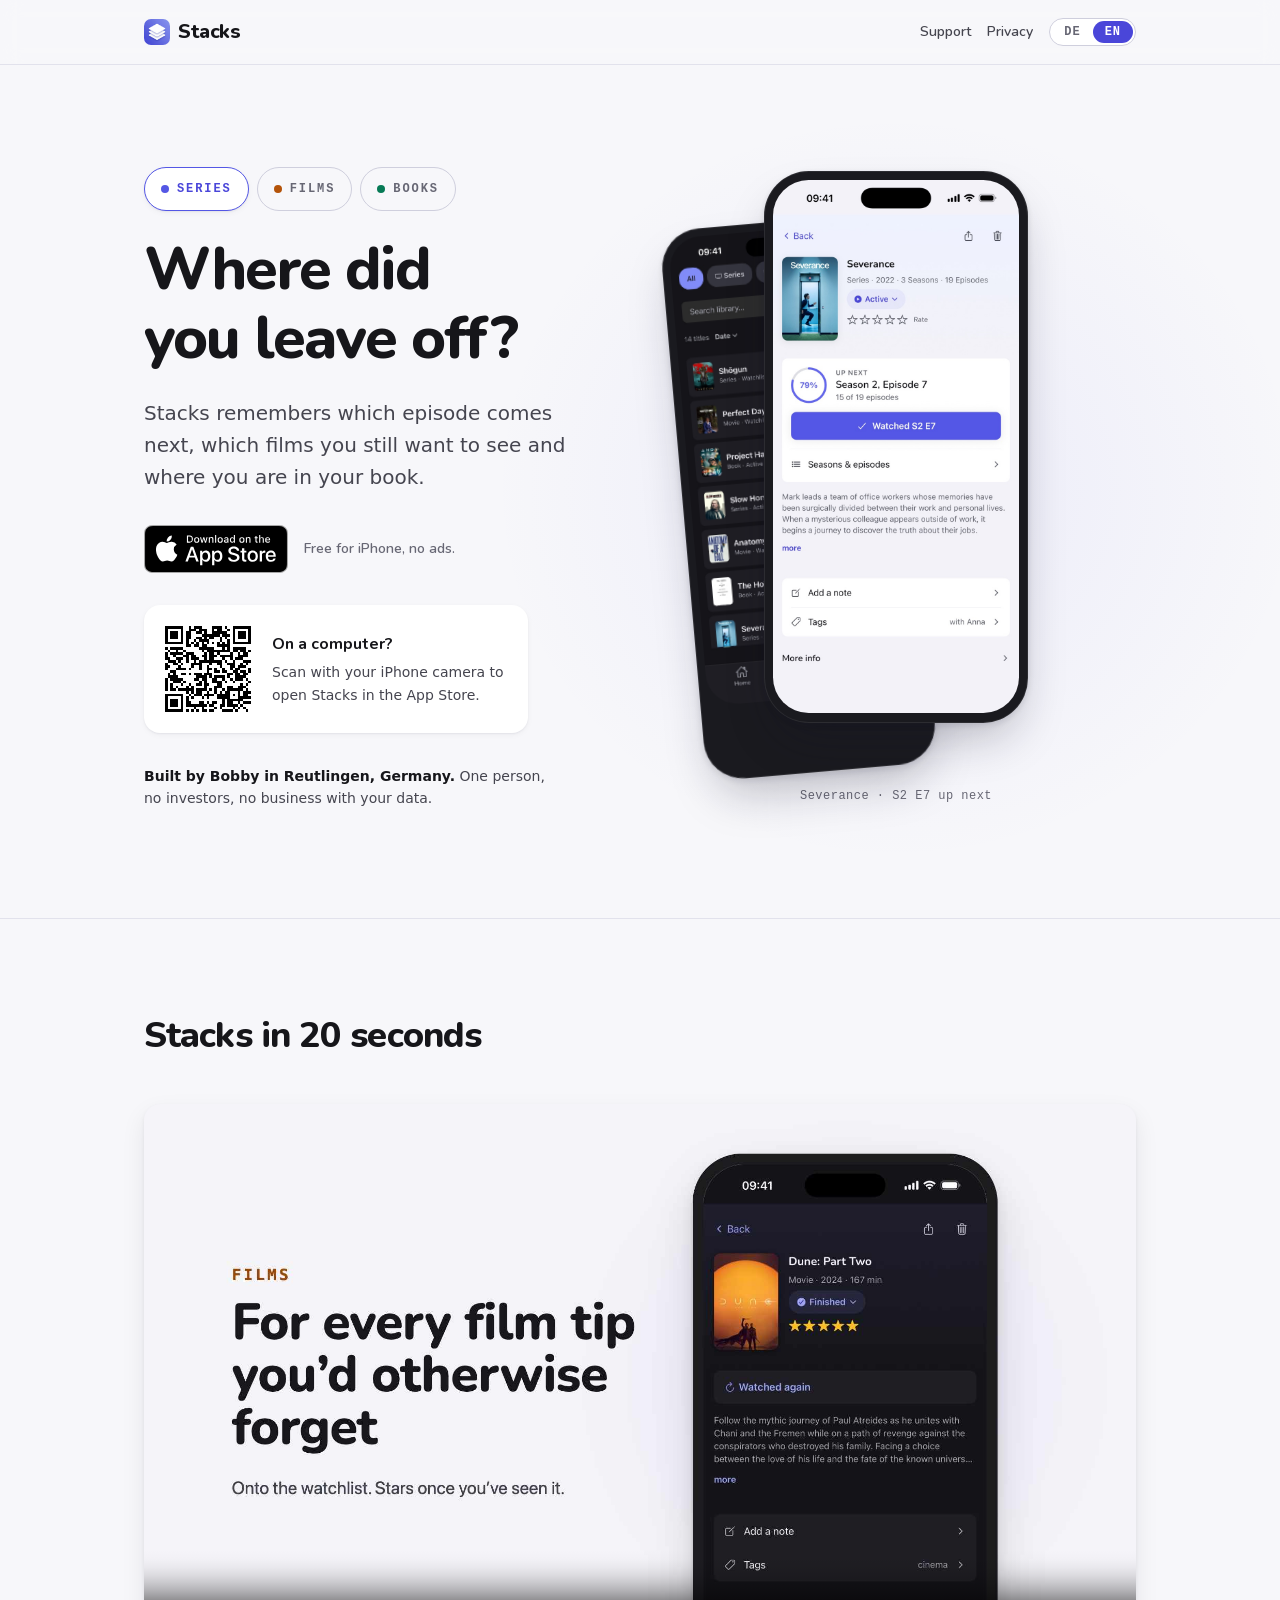
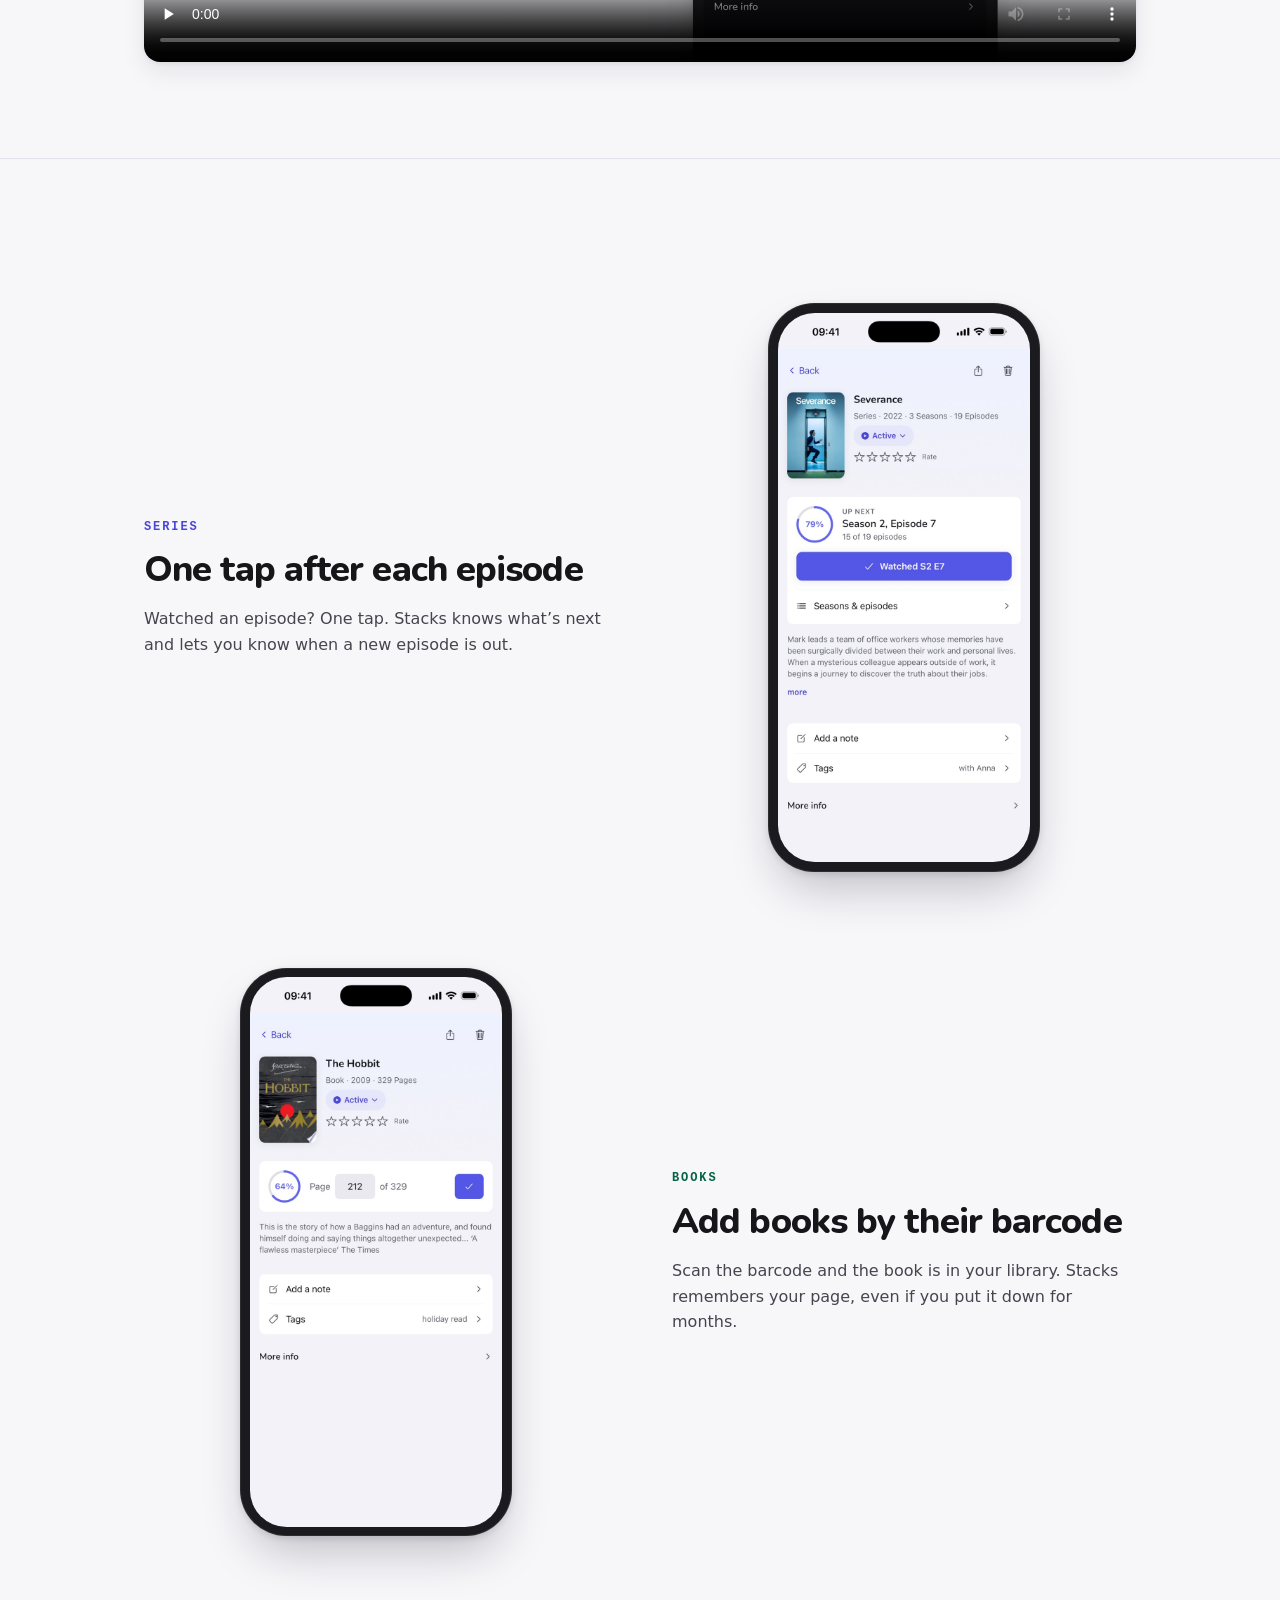
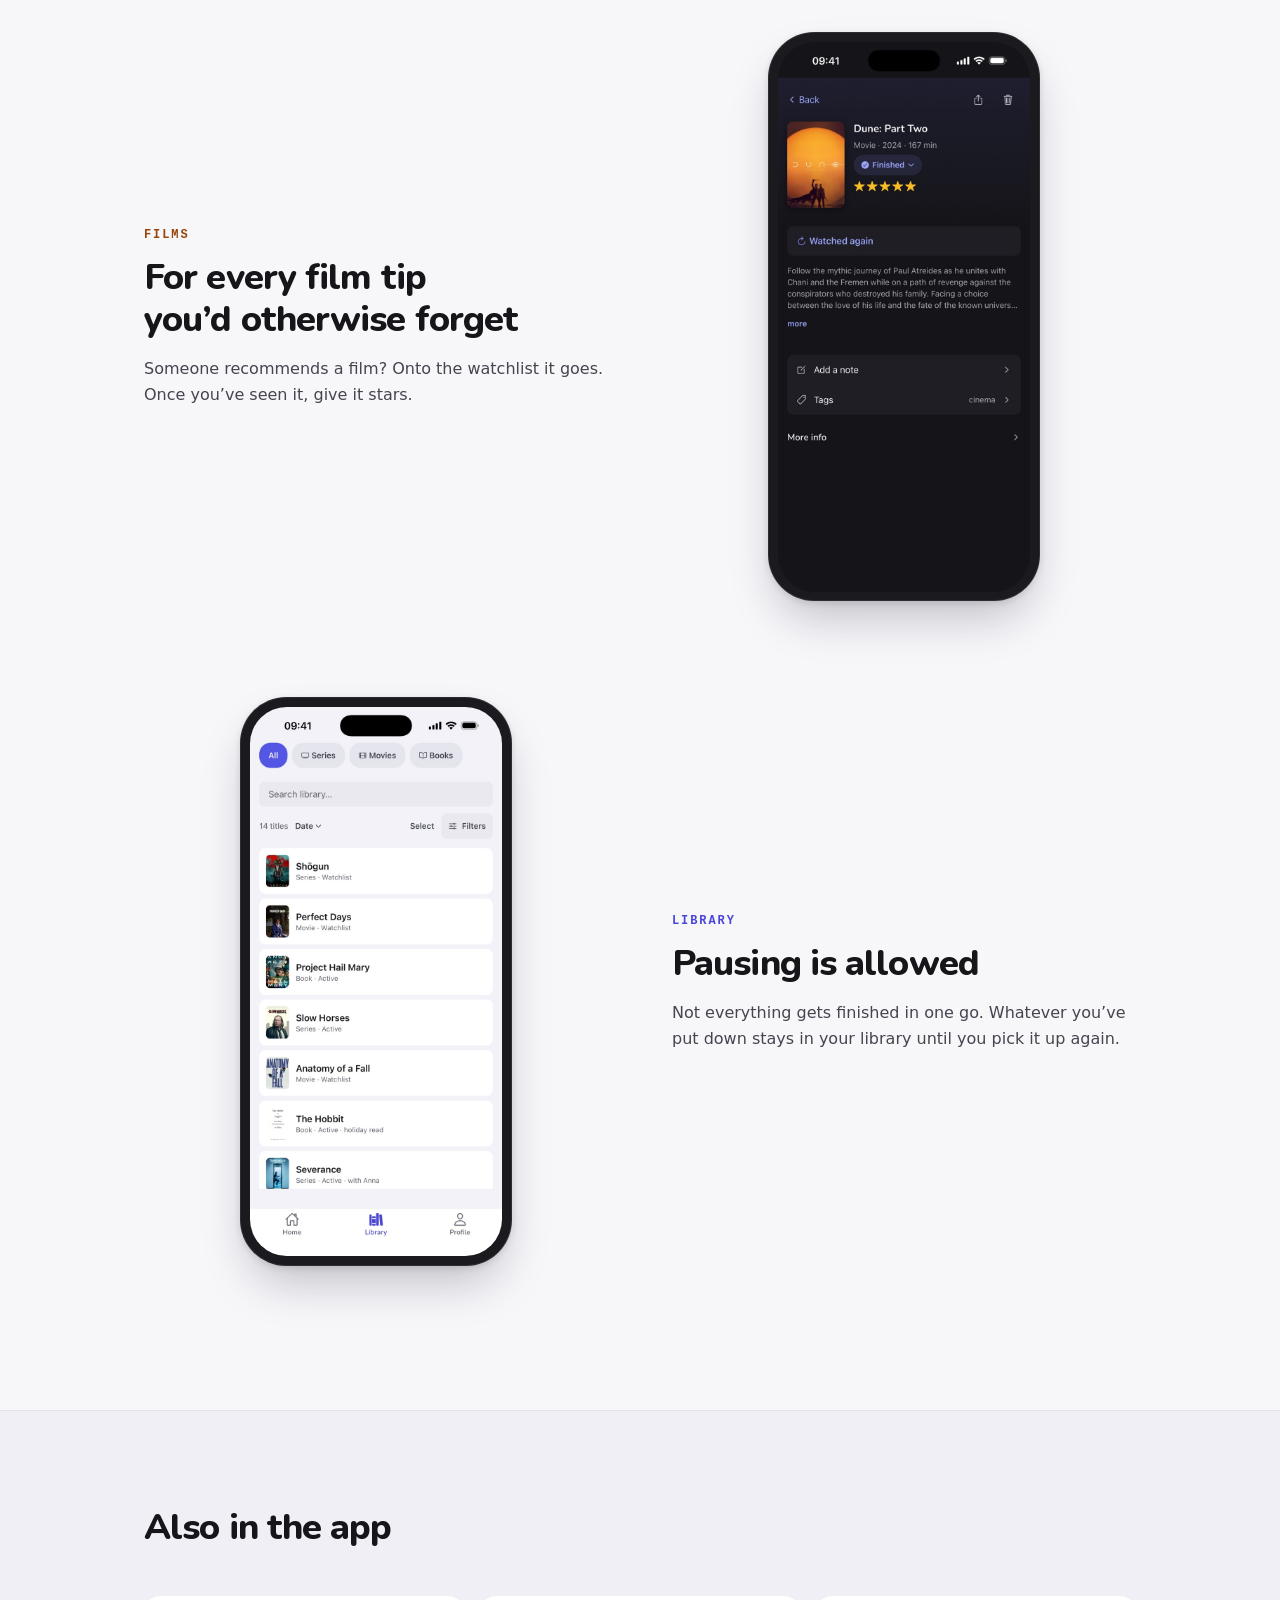
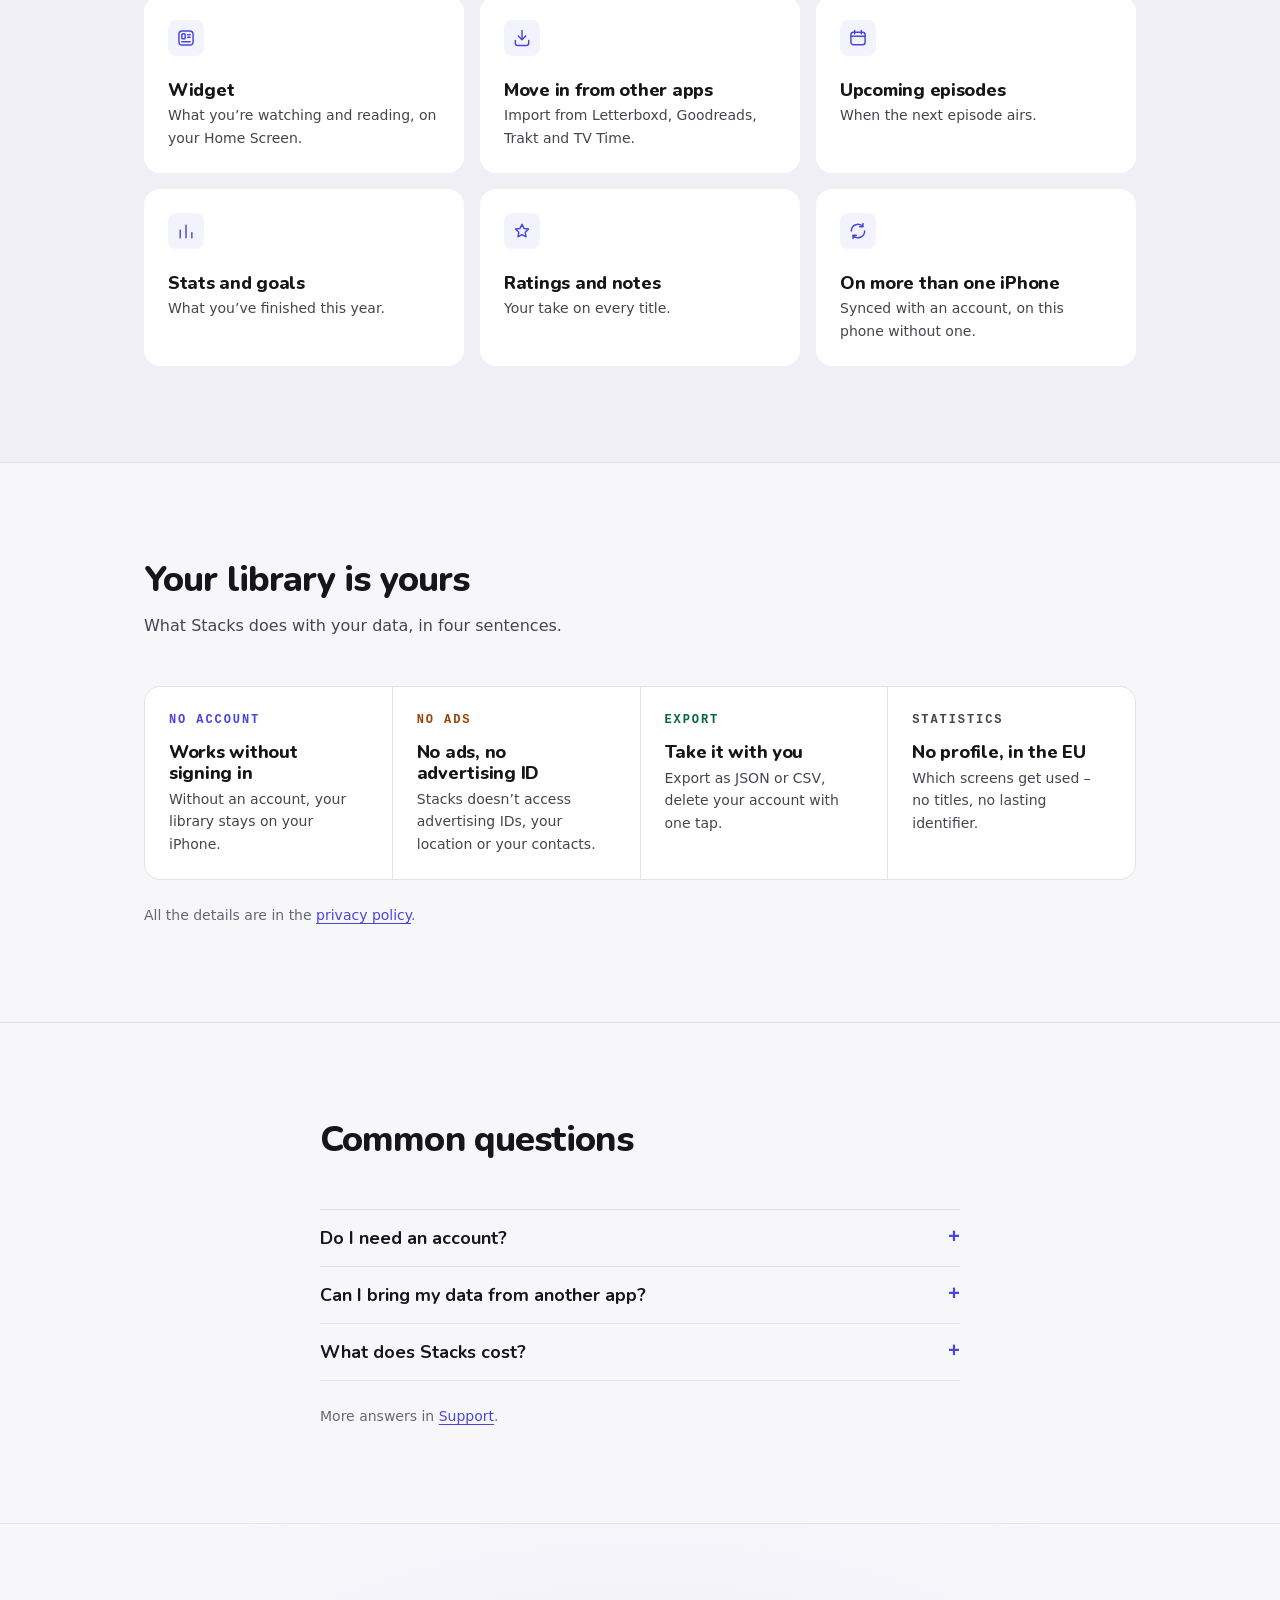
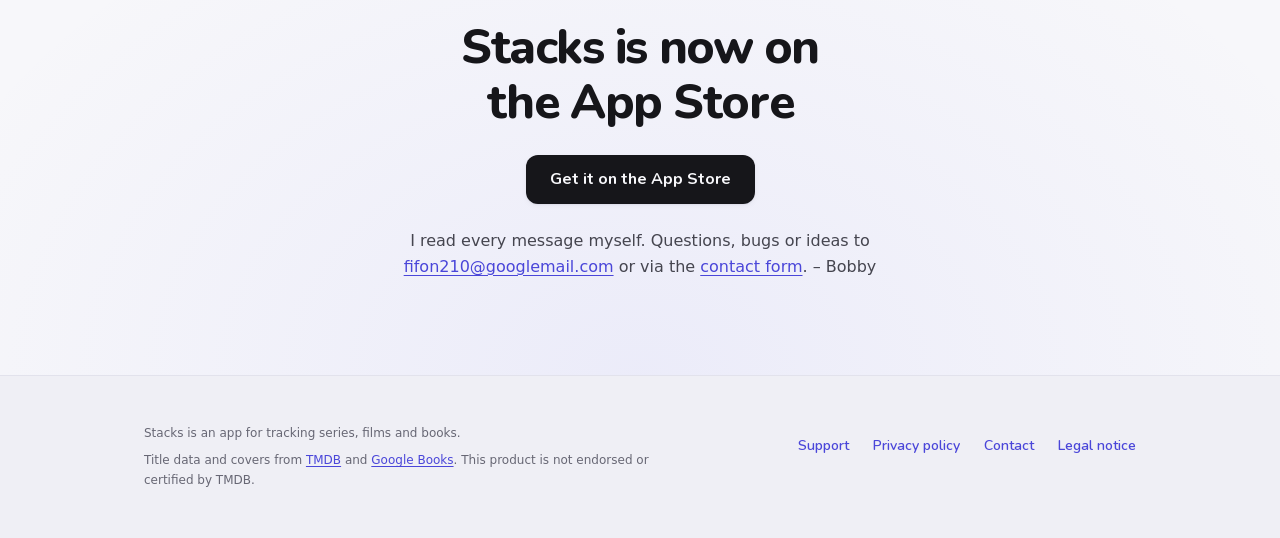
==== commit e582d25b: "site: privacy summary claims match the full policy Mirrors Bob426/stacks#150 (a6c7367).  Co-Authored" ====
--- a/index.html
+++ b/index.html
@@ -313,7 +313,7 @@
         <li>
           <p class="kicker kicker--series"><span class="l" lang="de">Kein Konto</span><span class="l" lang="en">No account</span></p>
           <h3><span class="l" lang="de">Funktioniert ohne Anmeldung</span><span class="l" lang="en">Works without signing in</span></h3>
-          <p><span class="l" lang="de">Ohne Konto bleibt alles lokal auf deinem iPhone.</span><span class="l" lang="en">Without an account, everything stays on your iPhone.</span></p>
+          <p><span class="l" lang="de">Ohne Konto bleibt deine Sammlung auf deinem iPhone.</span><span class="l" lang="en">Without an account, your library stays on your iPhone.</span></p>
         </li>
         <li>
           <p class="kicker kicker--film"><span class="l" lang="de">Keine Werbung</span><span class="l" lang="en">No ads</span></p>
@@ -327,7 +327,7 @@
         </li>
         <li>
           <p class="kicker kicker--soft"><span class="l" lang="de">Statistik</span><span class="l" lang="en">Statistics</span></p>
-          <h3><span class="l" lang="de">Anonym, in der EU</span><span class="l" lang="en">Anonymous, in the EU</span></h3>
+          <h3><span class="l" lang="de">Ohne Profil, in der EU</span><span class="l" lang="en">No profile, in the EU</span></h3>
           <p><span class="l" lang="de">Welche Bildschirme genutzt werden – ohne Titel, ohne dauerhafte Kennung.</span><span class="l" lang="en">Which screens get used – no titles, no lasting identifier.</span></p>
         </li>
       </ul>
